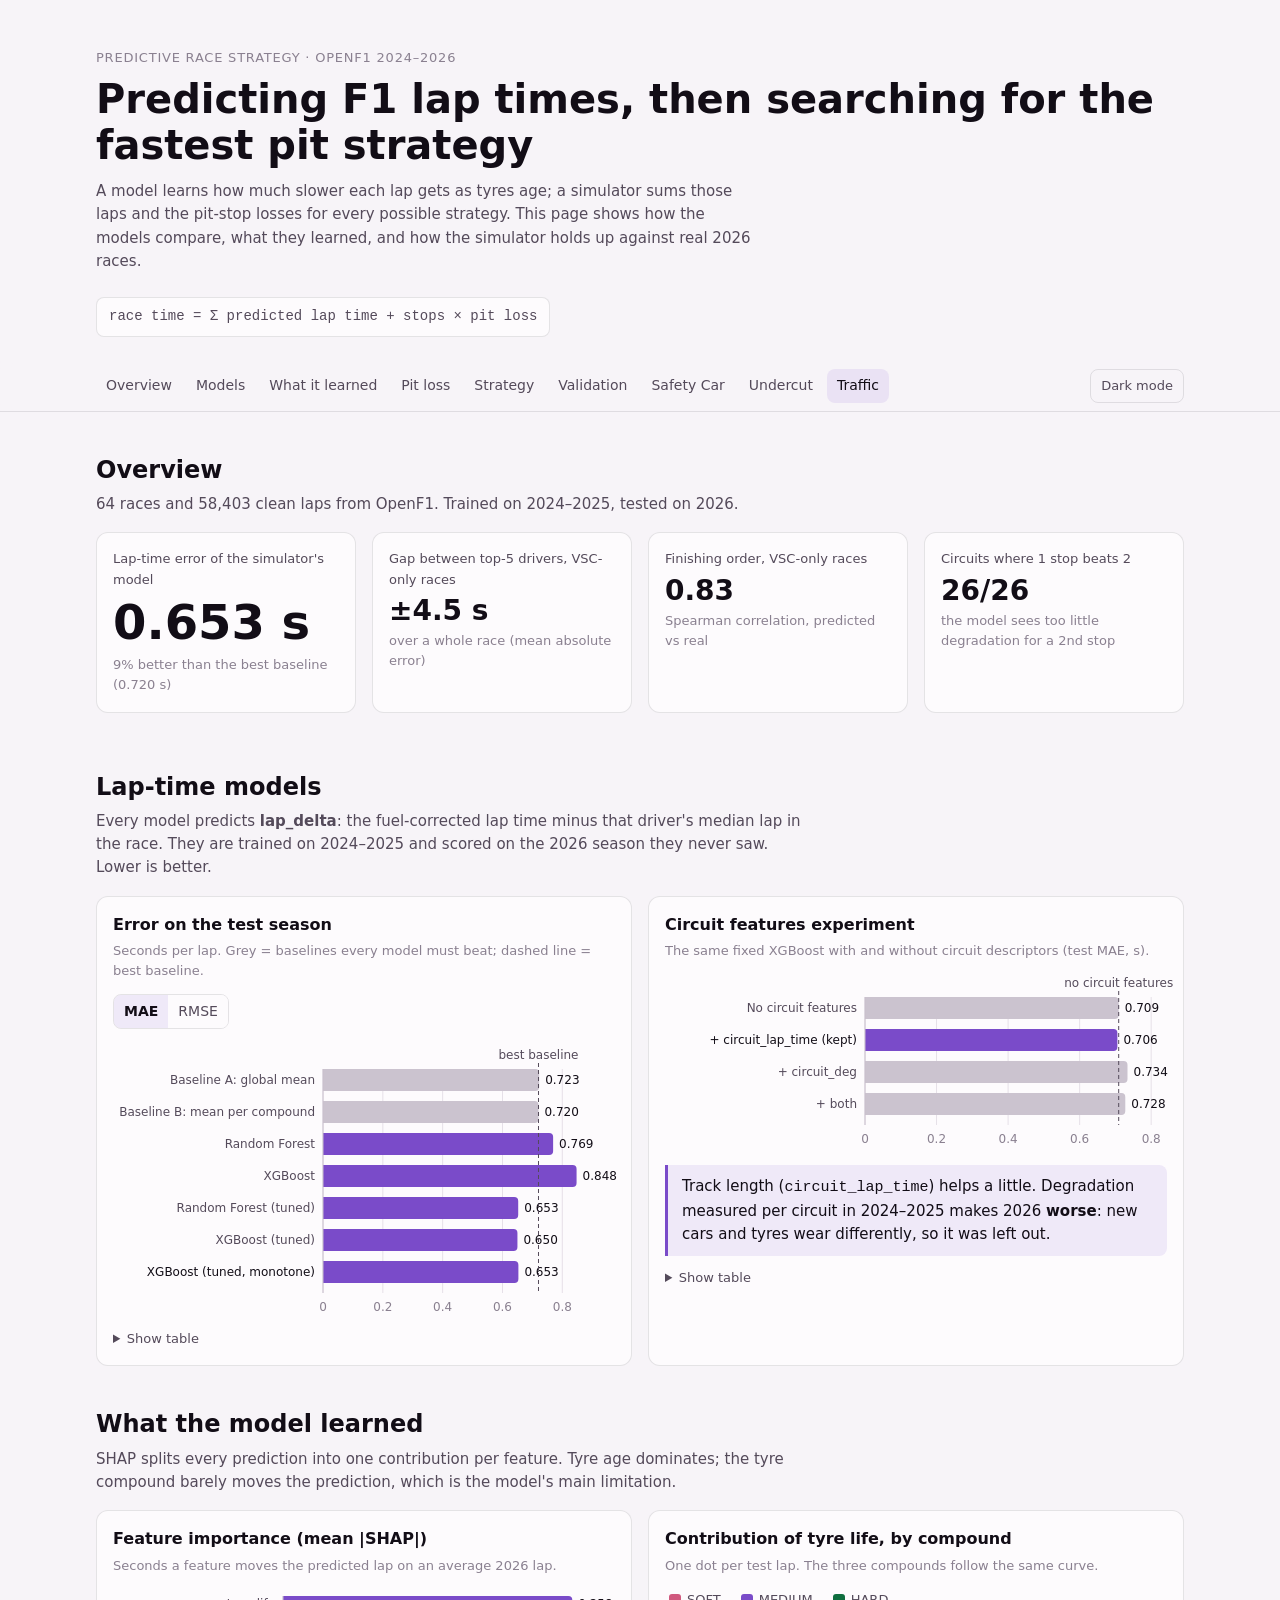
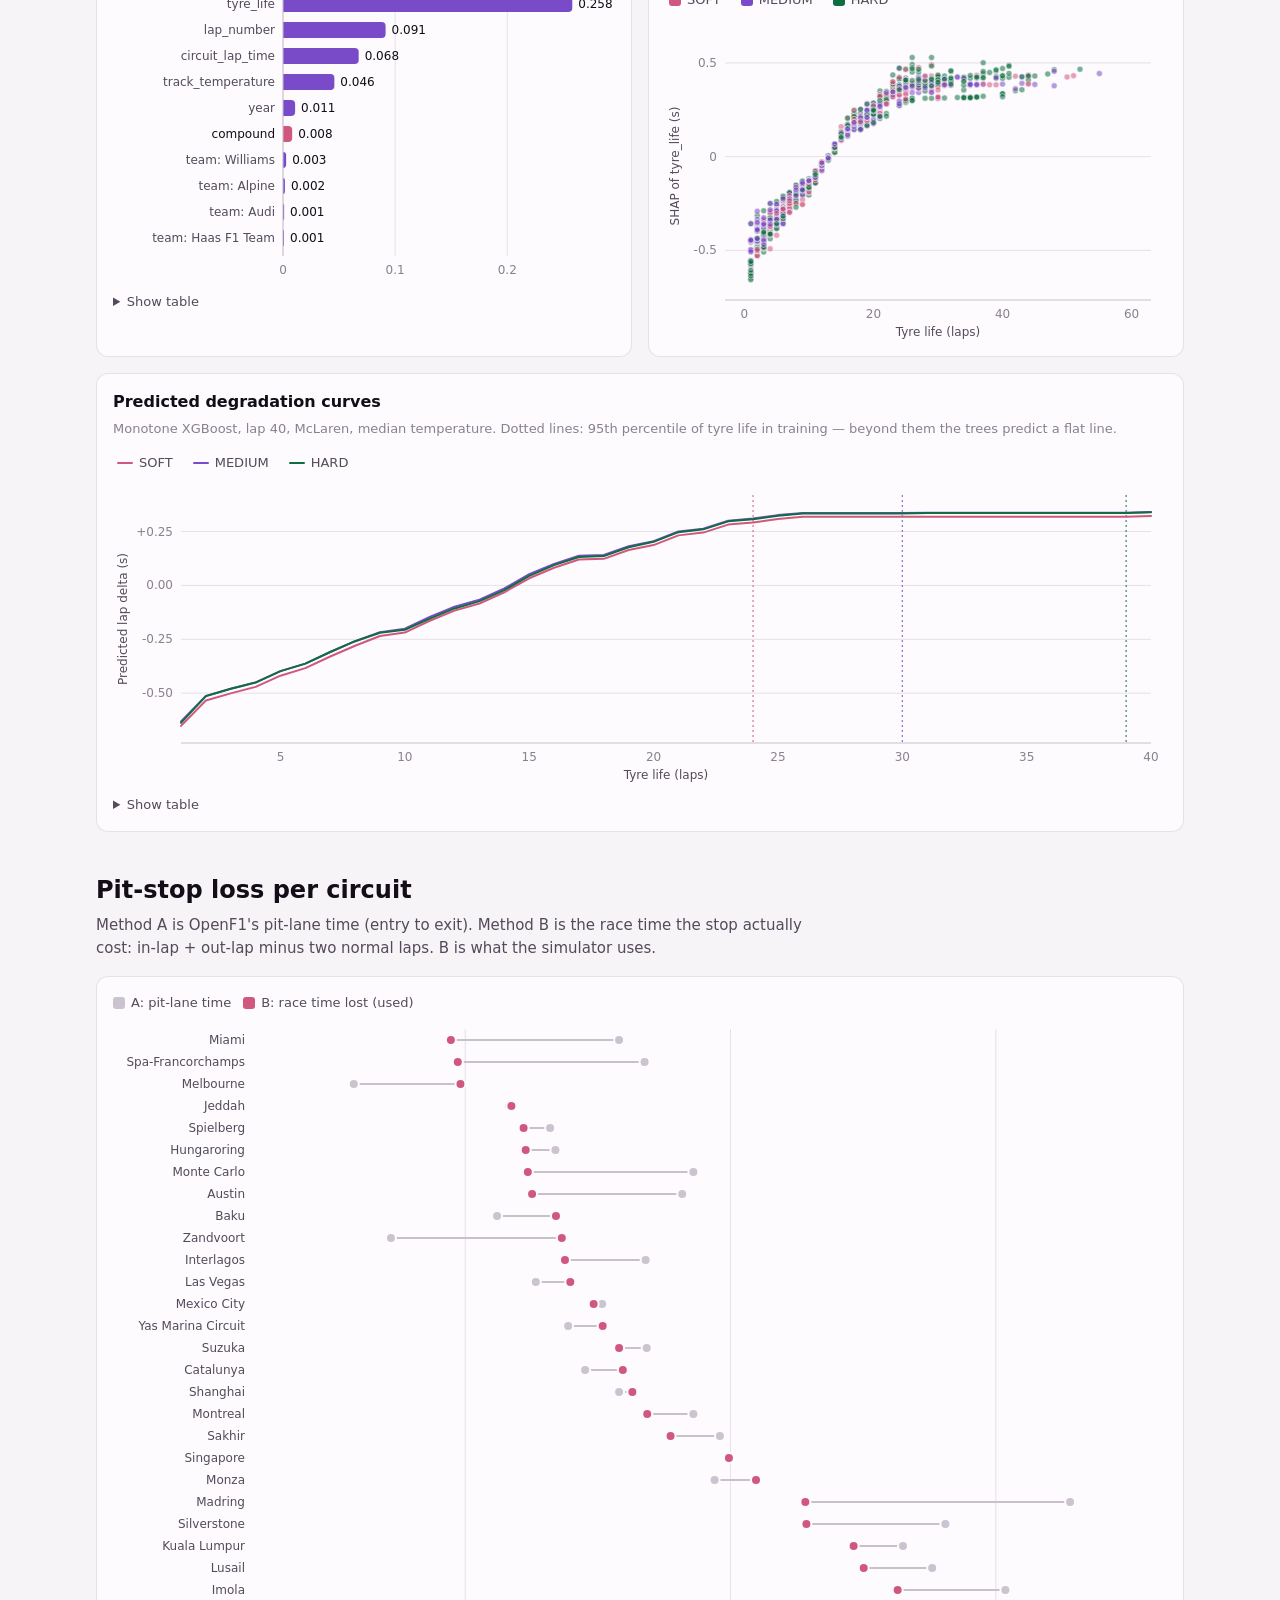
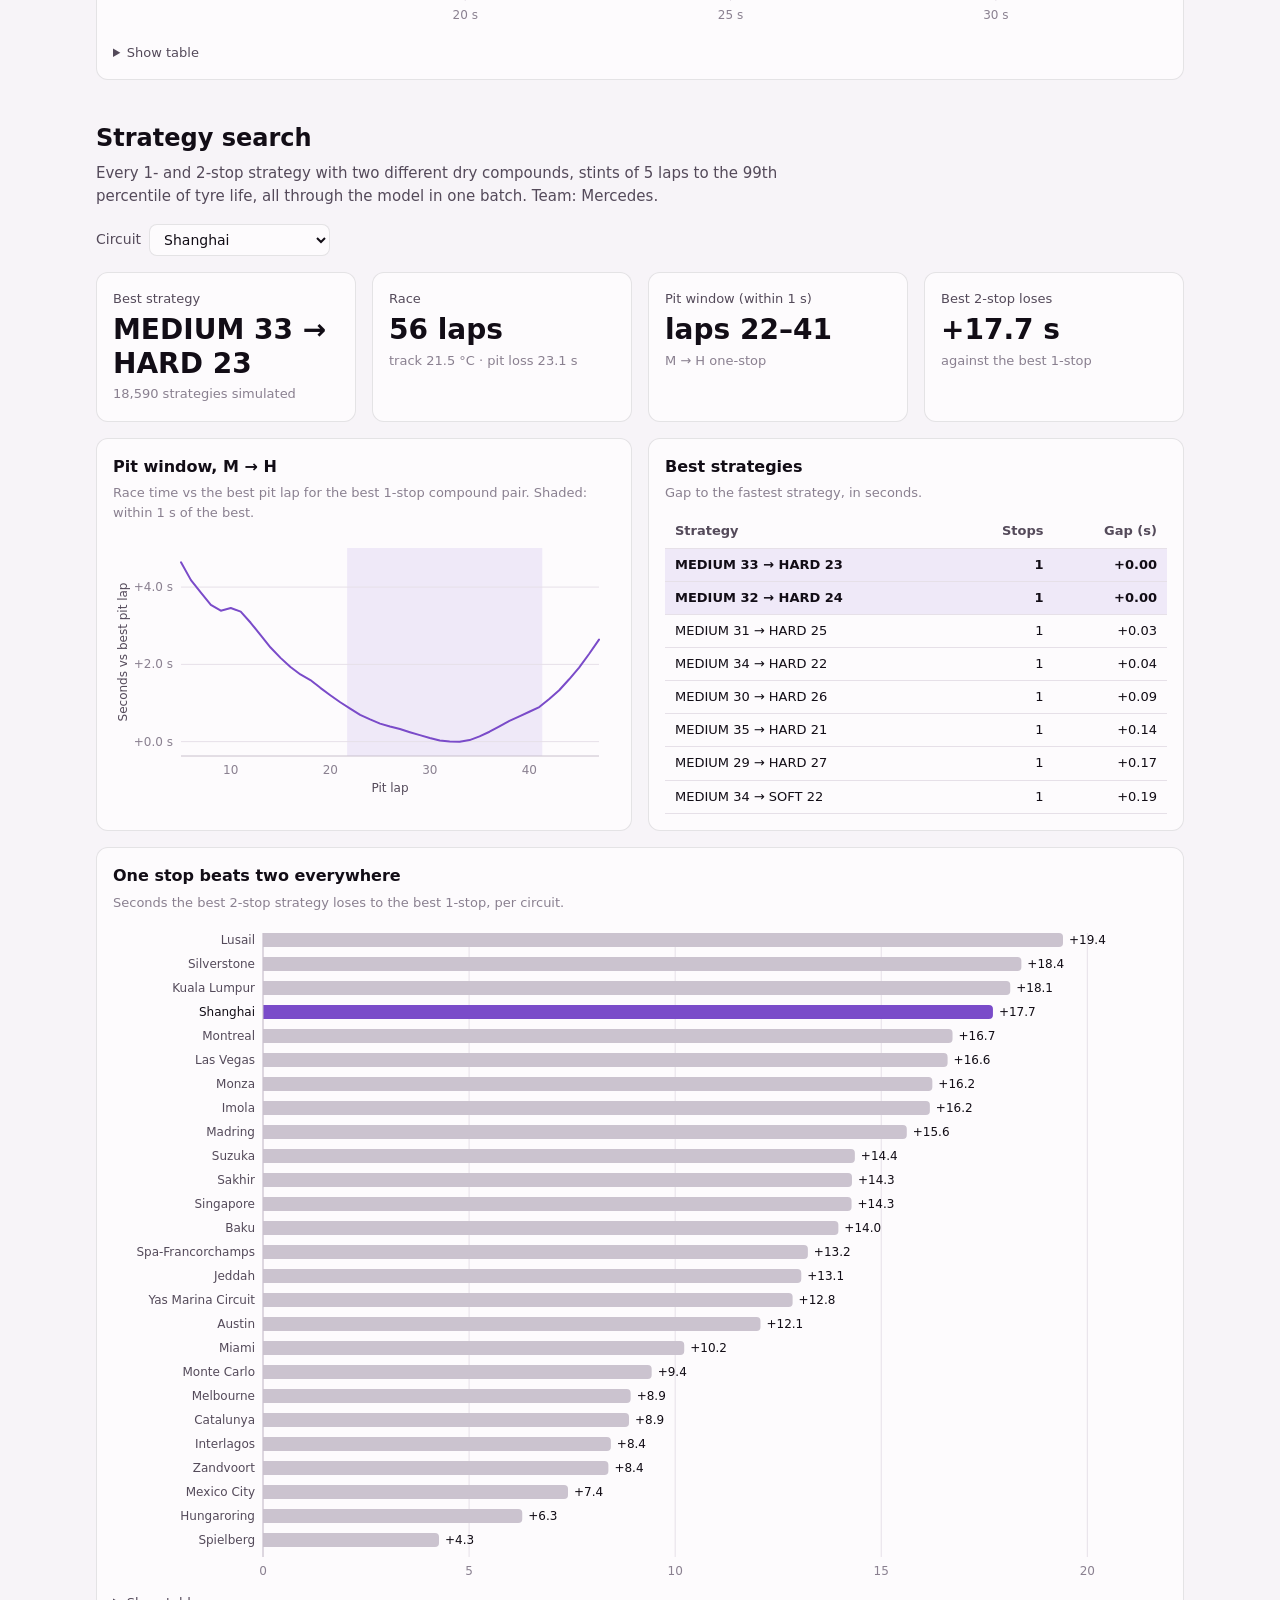
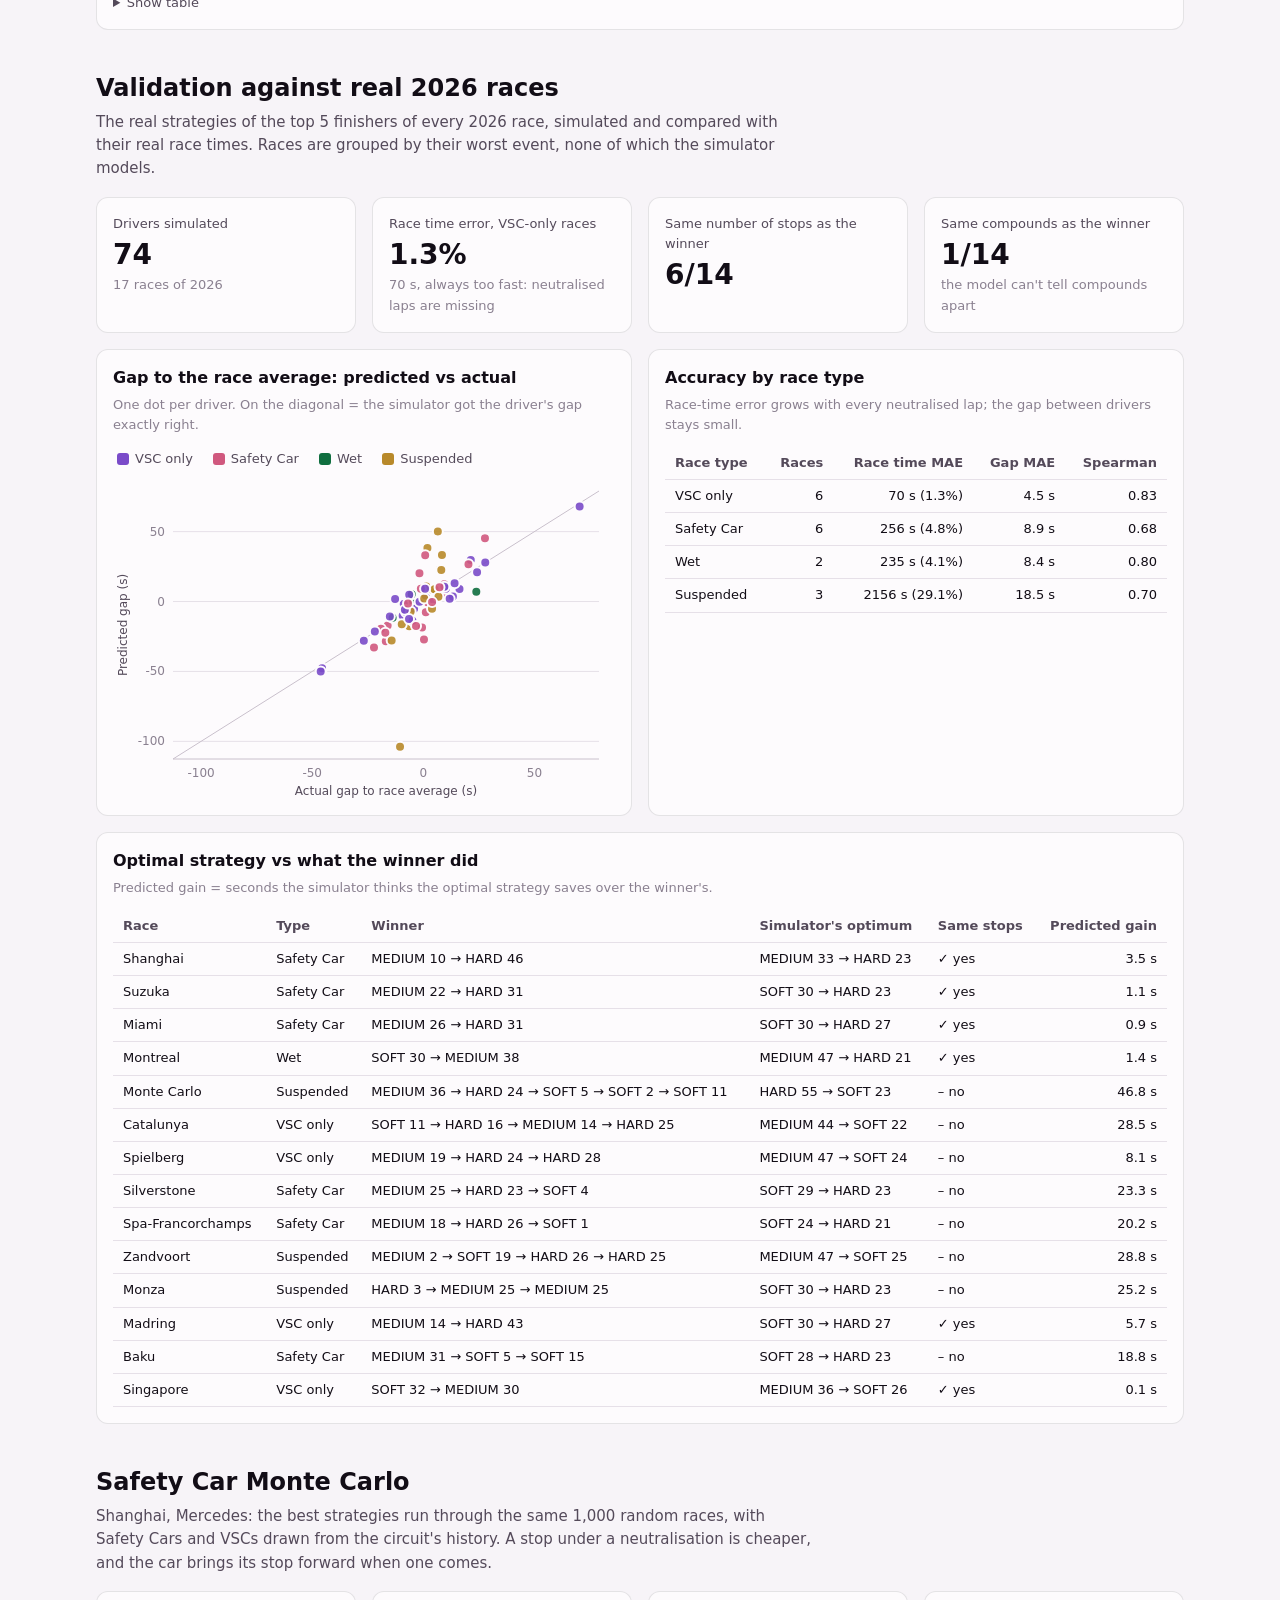
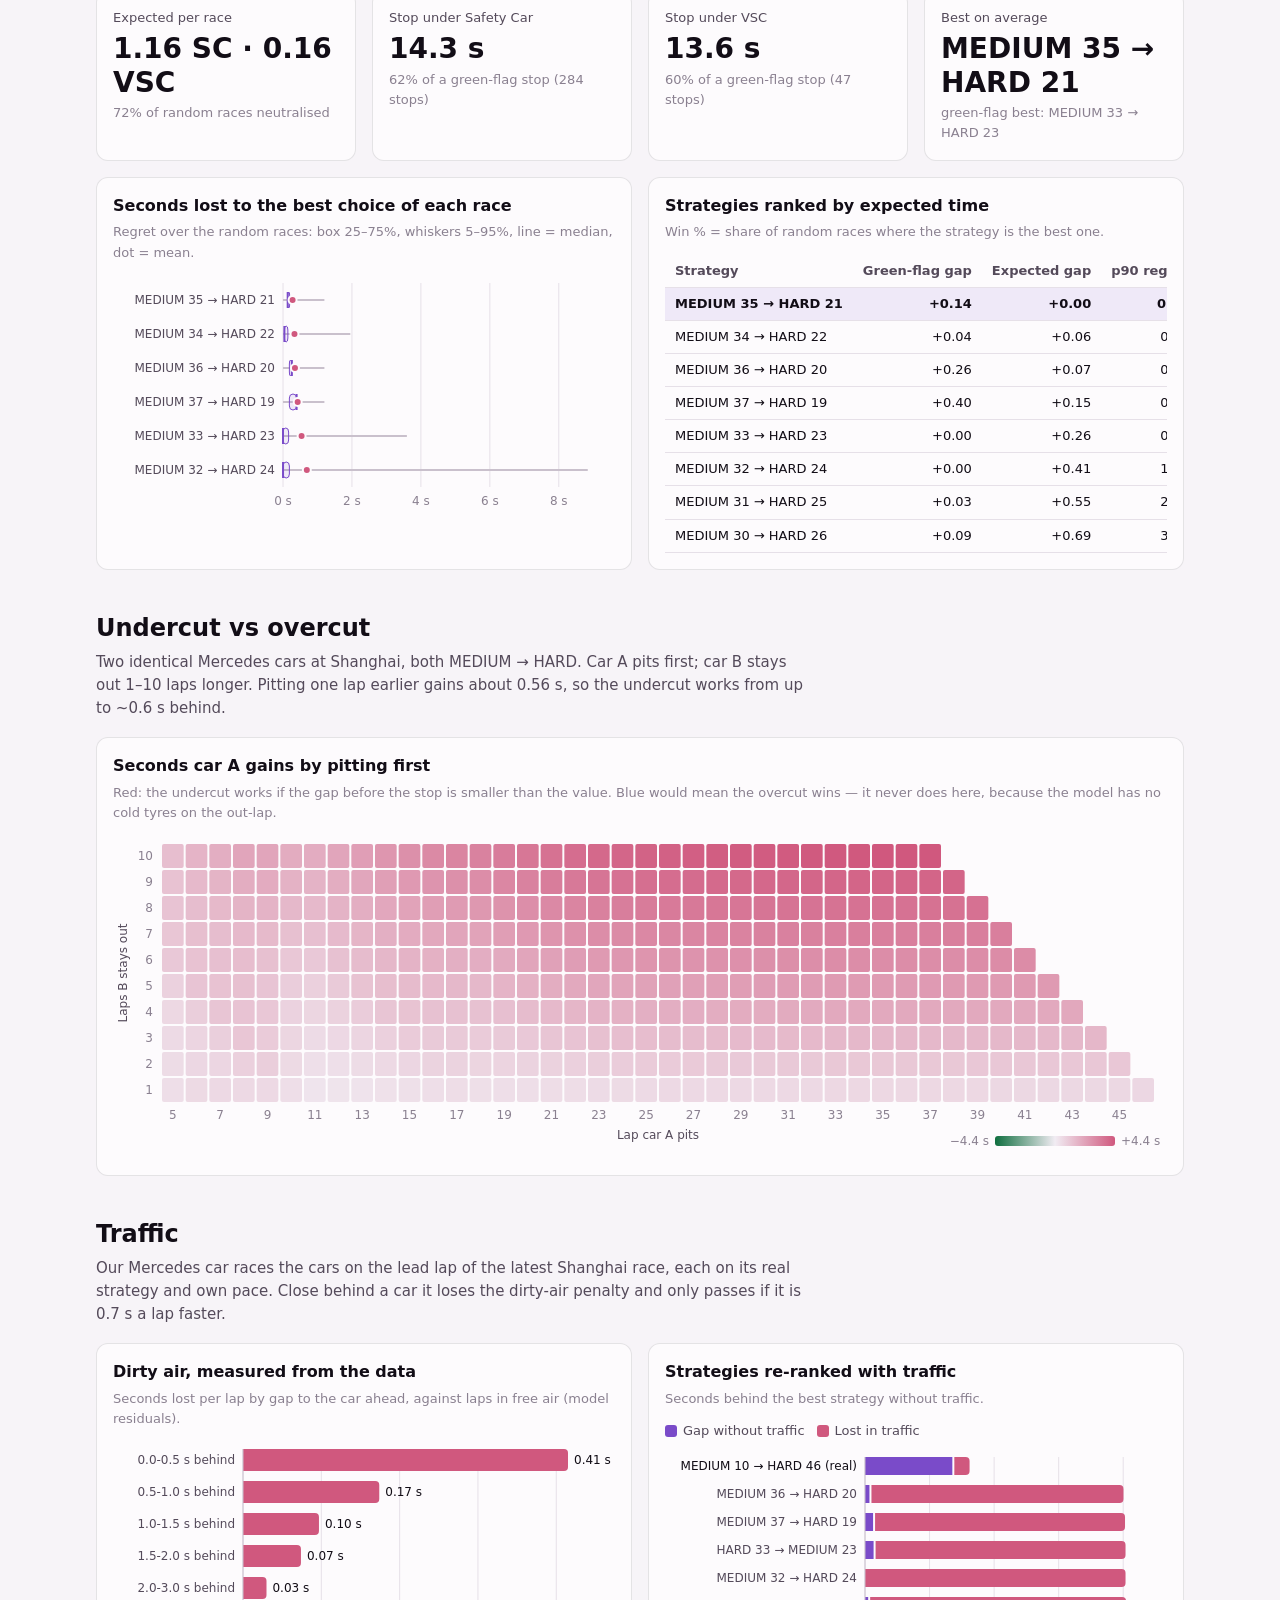
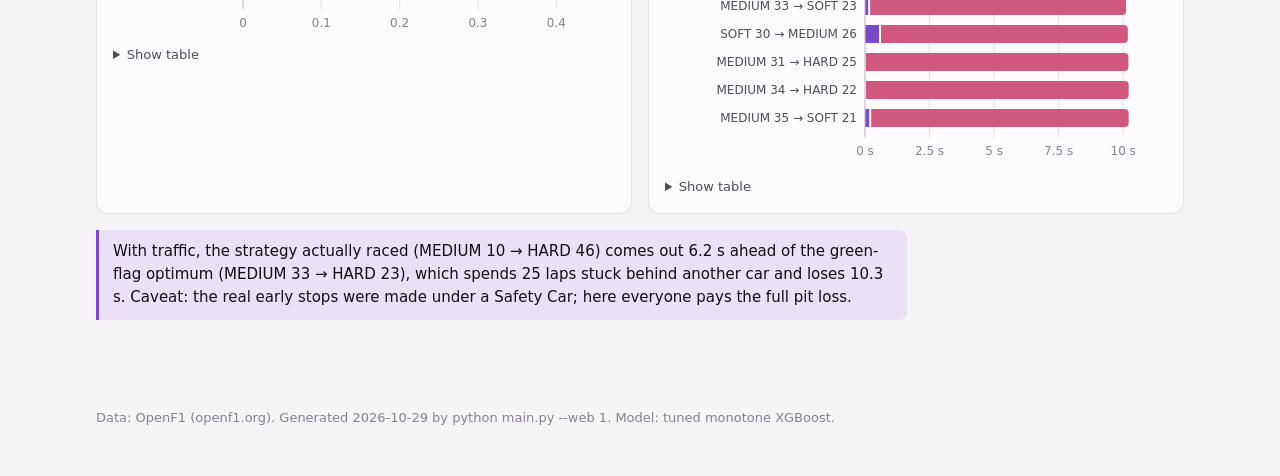
==== web/index.html @ b644c178 "feat: add initial web structure and styles for Race Strategy Results page" ====
<!doctype html>
<html lang="en">
<head>
  <meta charset="utf-8">
  <meta name="viewport" content="width=device-width, initial-scale=1">
  <title>Race Strategy Results</title>
  <meta name="description" content="Machine learning lap-time models and pit-stop strategy simulation on OpenF1 data.">
  <link rel="stylesheet" href="style.css">
</head>
<body>
  <header class="hero">
    <p class="eyebrow">Predictive race strategy · OpenF1 2024–2026</p>
    <h1>Predicting F1 lap times, then searching for the fastest pit strategy</h1>
    <p class="lede">A model learns how much slower each lap gets as tyres age; a simulator sums those laps and the
      pit-stop losses for every possible strategy. This page shows how the models compare, what they learned, and how
      the simulator holds up against real 2026 races.</p>
    <span class="equation">race time = Σ predicted lap time + stops × pit loss</span>
  </header>

  <nav class="toc" aria-label="Sections">
    <div class="inner">
      <a href="#overview">Overview</a>
      <a href="#models">Models</a>
      <a href="#explain">What it learned</a>
      <a href="#pit-loss">Pit loss</a>
      <a href="#strategy">Strategy</a>
      <a href="#validation">Validation</a>
      <a href="#safety-car">Safety Car</a>
      <a href="#undercut">Undercut</a>
      <a href="#traffic">Traffic</a>
      <button id="theme-toggle" type="button" aria-label="Toggle dark mode">Dark mode</button>
    </div>
  </nav>

  <main>
    <section id="overview">
      <h2>Overview</h2>
      <p class="section-intro" id="overview-intro"></p>
      <div class="grid stats" id="overview-stats"></div>
    </section>

    <section id="models">
      <h2>Lap-time models</h2>
      <p class="section-intro">Every model predicts <strong>lap_delta</strong>: the fuel-corrected lap time minus that
        driver's median lap in the race. They are trained on 2024–2025 and scored on the 2026 season they never saw.
        Lower is better.</p>
      <div class="grid two">
        <div class="card">
          <h3>Error on the test season</h3>
          <p class="sub">Seconds per lap. Grey = baselines every model must beat; dashed line = best baseline.</p>
          <div class="controls">
            <div class="segmented" role="group" aria-label="Metric" id="metric-toggle">
              <button type="button" data-metric="mae" aria-pressed="true">MAE</button>
              <button type="button" data-metric="rmse" aria-pressed="false">RMSE</button>
            </div>
          </div>
          <div class="chart" id="models-chart"></div>
          <div id="models-table"></div>
        </div>
        <div class="card">
          <h3>Circuit features experiment</h3>
          <p class="sub">The same fixed XGBoost with and without circuit descriptors (test MAE, s).</p>
          <div class="chart" id="circuit-chart"></div>
          <p class="callout">Track length (<code>circuit_lap_time</code>) helps a little. Degradation measured per circuit in
            2024–2025 makes 2026 <strong>worse</strong>: new cars and tyres wear differently, so it was left out.</p>
          <div id="circuit-table"></div>
        </div>
      </div>
    </section>

    <section id="explain">
      <h2>What the model learned</h2>
      <p class="section-intro">SHAP splits every prediction into one contribution per feature. Tyre age dominates;
        the tyre compound barely moves the prediction, which is the model's main limitation.</p>
      <div class="grid two">
        <div class="card">
          <h3>Feature importance (mean |SHAP|)</h3>
          <p class="sub">Seconds a feature moves the predicted lap on an average 2026 lap.</p>
          <div class="chart" id="shap-chart"></div>
          <div id="shap-table"></div>
        </div>
        <div class="card">
          <h3>Contribution of tyre life, by compound</h3>
          <p class="sub">One dot per test lap. The three compounds follow the same curve.</p>
          <ul class="legend" id="shap-legend"></ul>
          <div class="chart" id="shap-scatter"></div>
        </div>
      </div>
      <div class="card" style="margin-top:16px">
        <h3>Predicted degradation curves</h3>
        <p class="sub">Monotone XGBoost, lap 40, McLaren, median temperature. Dotted lines: 95th percentile of tyre life
          in training — beyond them the trees predict a flat line.</p>
        <ul class="legend" id="deg-legend"></ul>
        <div class="chart" id="deg-chart"></div>
        <div id="deg-table"></div>
      </div>
    </section>

    <section id="pit-loss">
      <h2>Pit-stop loss per circuit</h2>
      <p class="section-intro">Method A is OpenF1's pit-lane time (entry to exit). Method B is the race time the stop
        actually cost: in-lap + out-lap minus two normal laps. B is what the simulator uses.</p>
      <div class="card">
        <ul class="legend" id="pit-legend"></ul>
        <div class="chart" id="pit-chart"></div>
        <div id="pit-table"></div>
      </div>
    </section>

    <section id="strategy">
      <h2>Strategy search</h2>
      <p class="section-intro">Every 1- and 2-stop strategy with two different dry compounds, stints of 5 laps to the
        99th percentile of tyre life, all through the model in one batch. Team: <span id="strategy-team"></span>.</p>
      <div class="controls">
        <label>Circuit <select id="circuit-select"></select></label>
      </div>
      <div class="grid stats" id="strategy-stats"></div>
      <div class="grid two">
        <div class="card">
          <h3 id="window-title">Pit window</h3>
          <p class="sub">Race time vs the best pit lap for the best 1-stop compound pair. Shaded: within 1 s of the best.</p>
          <div class="chart" id="window-chart"></div>
        </div>
        <div class="card">
          <h3>Best strategies</h3>
          <p class="sub">Gap to the fastest strategy, in seconds.</p>
          <div id="strategy-top"></div>
        </div>
      </div>
      <div class="card" style="margin-top:16px">
        <h3>One stop beats two everywhere</h3>
        <p class="sub">Seconds the best 2-stop strategy loses to the best 1-stop, per circuit.</p>
        <div class="chart" id="stops-chart"></div>
        <div id="stops-table"></div>
      </div>
    </section>

    <section id="validation">
      <h2>Validation against real 2026 races</h2>
      <p class="section-intro">The real strategies of the top 5 finishers of every 2026 race, simulated and compared with
        their real race times. Races are grouped by their worst event, none of which the simulator models.</p>
      <div class="grid stats" id="validation-stats"></div>
      <div class="grid two">
        <div class="card">
          <h3>Gap to the race average: predicted vs actual</h3>
          <p class="sub">One dot per driver. On the diagonal = the simulator got the driver's gap exactly right.</p>
          <ul class="legend" id="validation-legend"></ul>
          <div class="chart" id="validation-chart"></div>
        </div>
        <div class="card">
          <h3>Accuracy by race type</h3>
          <p class="sub">Race-time error grows with every neutralised lap; the gap between drivers stays small.</p>
          <div id="validation-table"></div>
        </div>
      </div>
      <div class="card" style="margin-top:16px">
        <h3>Optimal strategy vs what the winner did</h3>
        <p class="sub">Predicted gain = seconds the simulator thinks the optimal strategy saves over the winner's.</p>
        <div id="optimal-table"></div>
      </div>
    </section>

    <section id="safety-car">
      <h2>Safety Car Monte Carlo</h2>
      <p class="section-intro" id="sc-intro"></p>
      <div class="grid stats" id="sc-stats"></div>
      <div class="grid two">
        <div class="card">
          <h3>Seconds lost to the best choice of each race</h3>
          <p class="sub">Regret over the random races: box 25–75%, whiskers 5–95%, line = median, dot = mean.</p>
          <div class="chart" id="sc-chart"></div>
        </div>
        <div class="card">
          <h3>Strategies ranked by expected time</h3>
          <p class="sub">Win % = share of random races where the strategy is the best one.</p>
          <div id="sc-table"></div>
        </div>
      </div>
    </section>

    <section id="undercut">
      <h2>Undercut vs overcut</h2>
      <p class="section-intro" id="undercut-intro"></p>
      <div class="card">
        <h3>Seconds car A gains by pitting first</h3>
        <p class="sub">Red: the undercut works if the gap before the stop is smaller than the value. Blue would mean
          the overcut wins — it never does here, because the model has no cold tyres on the out-lap.</p>
        <div class="chart" id="undercut-chart"></div>
      </div>
    </section>

    <section id="traffic">
      <h2>Traffic</h2>
      <p class="section-intro" id="traffic-intro"></p>
      <div class="grid two">
        <div class="card">
          <h3>Dirty air, measured from the data</h3>
          <p class="sub">Seconds lost per lap by gap to the car ahead, against laps in free air (model residuals).</p>
          <div class="chart" id="dirty-chart"></div>
          <div id="dirty-table"></div>
        </div>
        <div class="card">
          <h3>Strategies re-ranked with traffic</h3>
          <p class="sub">Seconds behind the best strategy without traffic.</p>
          <ul class="legend" id="traffic-legend"></ul>
          <div class="chart" id="traffic-chart"></div>
          <div id="traffic-table"></div>
        </div>
      </div>
      <p class="callout" id="traffic-callout"></p>
    </section>
  </main>

  <footer id="footer"></footer>
  <div class="tooltip" id="tooltip" role="status" aria-live="polite"></div>

  <script src="data.js"></script>
  <script src="app.js"></script>
</body>
</html>
---- web/style.css ----
/* Gothic palette: purple, rose, dark green and antique gold, validated for colour-blind separation and
   contrast against both surfaces */
:root {
  --page: #f7f4f8;
  --surface: #fdfbfd;
  --ink: #120d16;
  --ink-2: #544a5a;
  --muted: #8a8090;
  --grid: #e6e0e8;
  --axis: #c9c0cc;
  --border: rgba(18, 13, 22, 0.10);
  --accent: #7a4bc9;
  --accent-wash: rgba(122, 75, 201, 0.10);
  --series-2: #d0587e;
  --series-3: #0f6e3f;
  --series-4: #b8892a;
  --soft: #d0587e;
  --medium: #7a4bc9;
  --hard: #0f6e3f;
  --neutral: #cbc3cf;
  --div-neg: #0f6e3f;
  --div-mid: #f1ecf3;
  --div-pos: #d0587e;
  --good: #0f6e3f;
  --bad: #c0365f;
  --radius: 12px;
  --font: system-ui, -apple-system, "Segoe UI", sans-serif;
  color-scheme: light;
}

@media (prefers-color-scheme: dark) {
  :root:not([data-theme="light"]) {
    --page: #0c090f;
    --surface: #1b1720;
    --ink: #f1ecf3;
    --ink-2: #c7bccd;
    --muted: #8f8496;
    --grid: #2c2533;
    --axis: #3d3445;
    --border: rgba(255, 255, 255, 0.10);
    --accent: #9b72e0;
    --accent-wash: rgba(155, 114, 224, 0.16);
    --series-2: #d4608a;
    --series-3: #2a7d52;
    --series-4: #ad8a2c;
    --soft: #d4608a;
    --medium: #9b72e0;
    --hard: #2a7d52;
    --neutral: #4d4454;
    --div-neg: #2a7d52;
    --div-mid: #3d3445;
    --div-pos: #e66787;
    --good: #3fae6e;
    --bad: #e66787;
    color-scheme: dark;
  }
}

:root[data-theme="dark"] {
  --page: #0c090f;
  --surface: #1b1720;
  --ink: #f1ecf3;
  --ink-2: #c7bccd;
  --muted: #8f8496;
  --grid: #2c2533;
  --axis: #3d3445;
  --border: rgba(255, 255, 255, 0.10);
  --accent: #9b72e0;
  --accent-wash: rgba(155, 114, 224, 0.16);
  --series-2: #d4608a;
  --series-3: #2a7d52;
  --series-4: #ad8a2c;
  --soft: #d4608a;
  --medium: #9b72e0;
  --hard: #2a7d52;
  --neutral: #4d4454;
  --div-neg: #2a7d52;
  --div-mid: #3d3445;
  --div-pos: #e66787;
  --good: #3fae6e;
  --bad: #e66787;
  color-scheme: dark;
}

* { box-sizing: border-box; }

body {
  margin: 0;
  background: var(--page);
  color: var(--ink);
  font: 15px/1.55 var(--font);
}

a { color: var(--accent); }

header.hero {
  max-width: 1120px;
  margin: 0 auto;
  padding: 48px 16px 24px;
}

.eyebrow {
  color: var(--muted);
  font-size: 13px;
  letter-spacing: 0.06em;
  text-transform: uppercase;
  margin: 0 0 8px;
}

h1 { font-size: clamp(28px, 4vw, 40px); line-height: 1.15; margin: 0 0 12px; }
h2 { font-size: 24px; margin: 0 0 4px; }
h3 { font-size: 16px; margin: 0 0 4px; }

.lede { color: var(--ink-2); max-width: 70ch; margin: 0 0 24px; }

.equation {
  display: inline-block;
  font-family: ui-monospace, Consolas, monospace;
  font-size: 14px;
  background: var(--surface);
  border: 1px solid var(--border);
  border-radius: 8px;
  padding: 8px 12px;
  color: var(--ink-2);
}

nav.toc {
  position: sticky;
  top: 0;
  z-index: 5;
  background: color-mix(in srgb, var(--page) 92%, transparent);
  backdrop-filter: blur(6px);
  border-bottom: 1px solid var(--border);
}

nav.toc .inner {
  max-width: 1120px;
  margin: 0 auto;
  padding: 8px 16px;
  display: flex;
  gap: 4px;
  overflow-x: auto;
  align-items: center;
}

nav.toc a {
  color: var(--ink-2);
  text-decoration: none;
  padding: 6px 10px;
  border-radius: 8px;
  white-space: nowrap;
  font-size: 14px;
}

nav.toc a:hover, nav.toc a.active { background: var(--accent-wash); color: var(--ink); }

#theme-toggle {
  margin-left: auto;
  background: none;
  border: 1px solid var(--border);
  color: var(--ink-2);
  border-radius: 8px;
  padding: 6px 10px;
  cursor: pointer;
  font: inherit;
  font-size: 13px;
  white-space: nowrap;
}

main { max-width: 1120px; margin: 0 auto; padding: 0 16px 64px; }

section { padding-top: 40px; scroll-margin-top: 48px; }

.section-intro { color: var(--ink-2); max-width: 75ch; margin: 4px 0 16px; }

.grid { display: grid; gap: 16px; }
.grid.two { grid-template-columns: repeat(auto-fit, minmax(min(100%, 440px), 1fr)); }
.grid.stats { grid-template-columns: repeat(auto-fit, minmax(min(100%, 200px), 1fr)); margin-bottom: 16px; }

.card {
  background: var(--surface);
  border: 1px solid var(--border);
  border-radius: var(--radius);
  padding: 16px;
  min-width: 0;
}

.card .sub { color: var(--muted); font-size: 13px; margin: 0 0 12px; }

.stat .label { color: var(--ink-2); font-size: 13px; }
.stat .value { font-size: 28px; font-weight: 600; line-height: 1.2; margin: 4px 0; }
.stat .note { color: var(--muted); font-size: 13px; }
.stat.hero .value { font-size: 48px; }

.delta-good { color: var(--good); }
.delta-bad { color: var(--bad); }

.chart { width: 100%; position: relative; }
.chart svg { display: block; width: 100%; height: auto; overflow: visible; }
.chart text { fill: var(--muted); font: 12px var(--font); }
.chart .label-strong { fill: var(--ink); }
.chart .label-2 { fill: var(--ink-2); }
.chart .gridline { stroke: var(--grid); stroke-width: 1; }
.chart .baseline { stroke: var(--axis); stroke-width: 1; }
.chart .mark { transition: opacity 120ms; }
.chart .mark:hover, .chart .mark:focus { opacity: 0.8; outline: none; }
.chart .dim { opacity: 0.25; }

.legend {
  display: flex;
  flex-wrap: wrap;
  gap: 4px 12px;
  margin: 0 0 8px;
  font-size: 13px;
  color: var(--ink-2);
  padding: 0;
  list-style: none;
}

.legend li { display: inline-flex; align-items: center; gap: 6px; }

.legend button {
  display: inline-flex;
  align-items: center;
  gap: 6px;
  background: none;
  border: 0;
  padding: 2px 4px;
  color: inherit;
  font: inherit;
  cursor: pointer;
  border-radius: 6px;
}

.legend button:hover { background: var(--accent-wash); }
.legend button[aria-pressed="false"] { opacity: 0.4; }
.legend .key { width: 12px; height: 12px; border-radius: 3px; display: inline-block; }
.legend .key.line { height: 2px; width: 16px; border-radius: 1px; }

.controls { display: flex; flex-wrap: wrap; gap: 8px 16px; align-items: center; margin: 0 0 16px; }
.controls label { color: var(--ink-2); font-size: 14px; display: flex; gap: 8px; align-items: center; }

select, .segmented button {
  font: inherit;
  font-size: 14px;
  color: var(--ink);
  background: var(--surface);
  border: 1px solid var(--border);
  border-radius: 8px;
  padding: 6px 10px;
}

.segmented { display: inline-flex; border: 1px solid var(--border); border-radius: 8px; overflow: hidden; }
.segmented button { border: 0; border-radius: 0; cursor: pointer; color: var(--ink-2); }
.segmented button[aria-pressed="true"] { background: var(--accent-wash); color: var(--ink); font-weight: 600; }

details.table-view { margin-top: 12px; }
details.table-view summary { cursor: pointer; color: var(--ink-2); font-size: 13px; }
.table-wrap { overflow-x: auto; margin-top: 8px; }

table { border-collapse: collapse; width: 100%; font-size: 13px; }
th, td { text-align: left; padding: 6px 10px; border-bottom: 1px solid var(--grid); white-space: nowrap; }
th { color: var(--ink-2); font-weight: 600; }
td.num, th.num { text-align: right; font-variant-numeric: tabular-nums; }
tr.highlight td { background: var(--accent-wash); font-weight: 600; }

.callout {
  border-left: 3px solid var(--accent);
  background: var(--accent-wash);
  padding: 10px 14px;
  border-radius: 0 8px 8px 0;
  color: var(--ink);
  margin: 16px 0 0;
  max-width: 85ch;
}

.tooltip {
  position: fixed;
  pointer-events: none;
  z-index: 20;
  background: var(--surface);
  color: var(--ink);
  border: 1px solid var(--border);
  border-radius: 8px;
  box-shadow: 0 4px 16px rgba(0, 0, 0, 0.12);
  padding: 8px 10px;
  font-size: 13px;
  min-width: 120px;
  max-width: 280px;
  opacity: 0;
  transition: opacity 80ms;
}

.tooltip.show { opacity: 1; }
.tooltip .t-title { color: var(--ink-2); margin-bottom: 4px; }
.tooltip .t-row { display: flex; align-items: center; gap: 8px; }
.tooltip .t-row strong { font-variant-numeric: tabular-nums; }
.tooltip .t-key { width: 12px; height: 2px; border-radius: 1px; flex: none; }
.tooltip .t-name { color: var(--ink-2); }

footer { max-width: 1120px; margin: 0 auto; padding: 24px 16px 48px; color: var(--muted); font-size: 13px; }
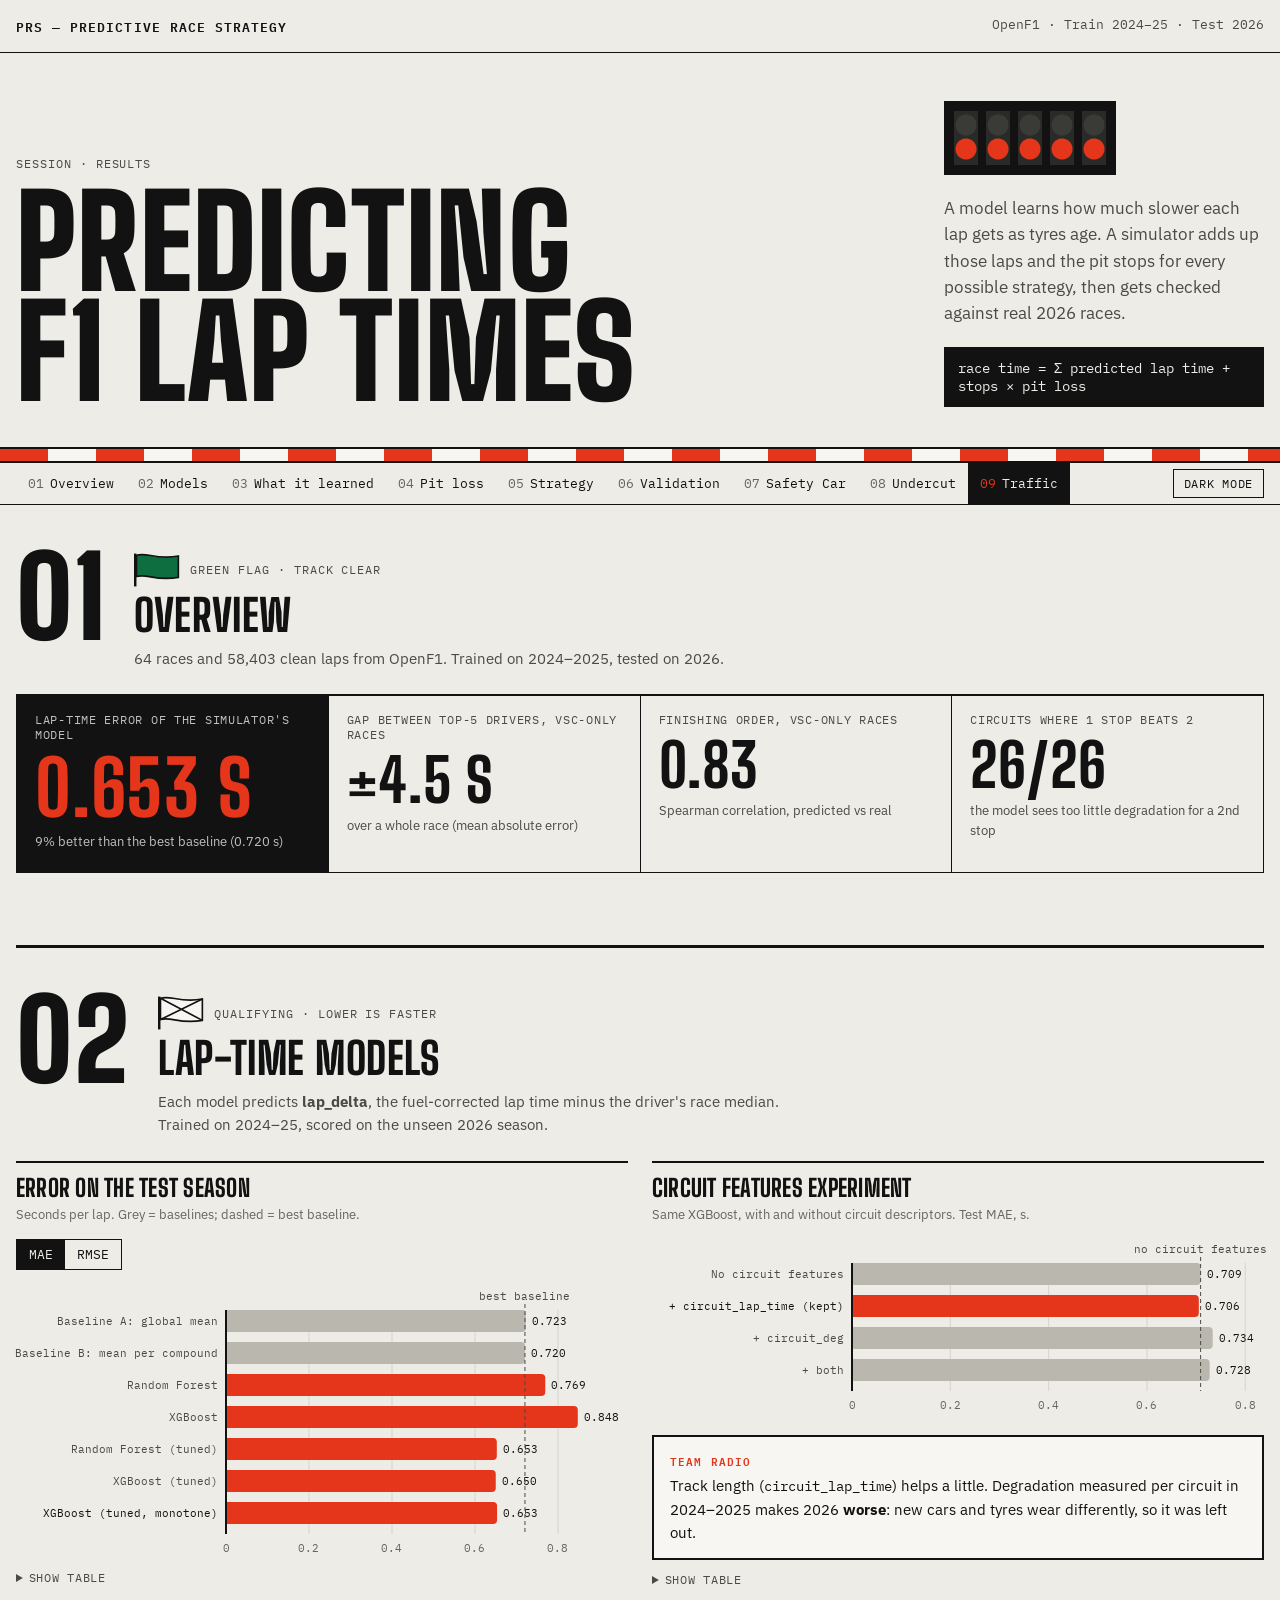
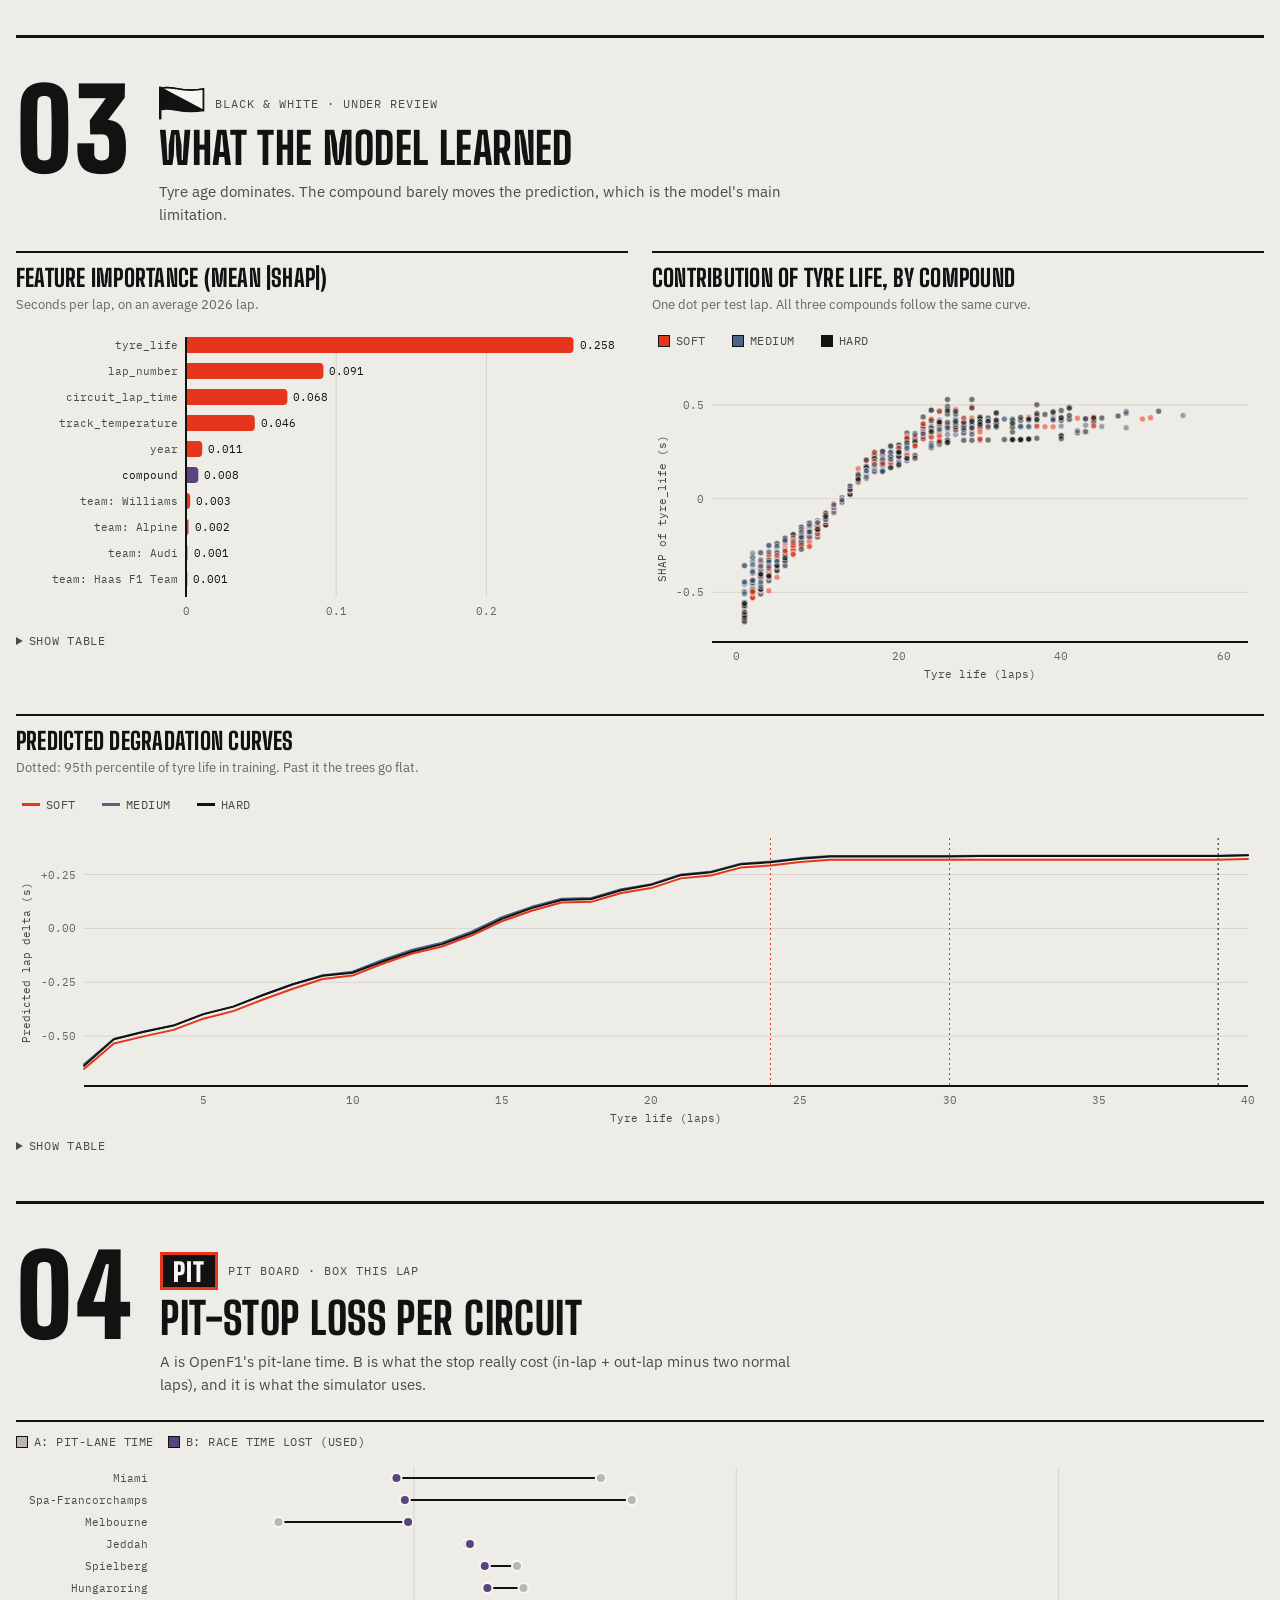
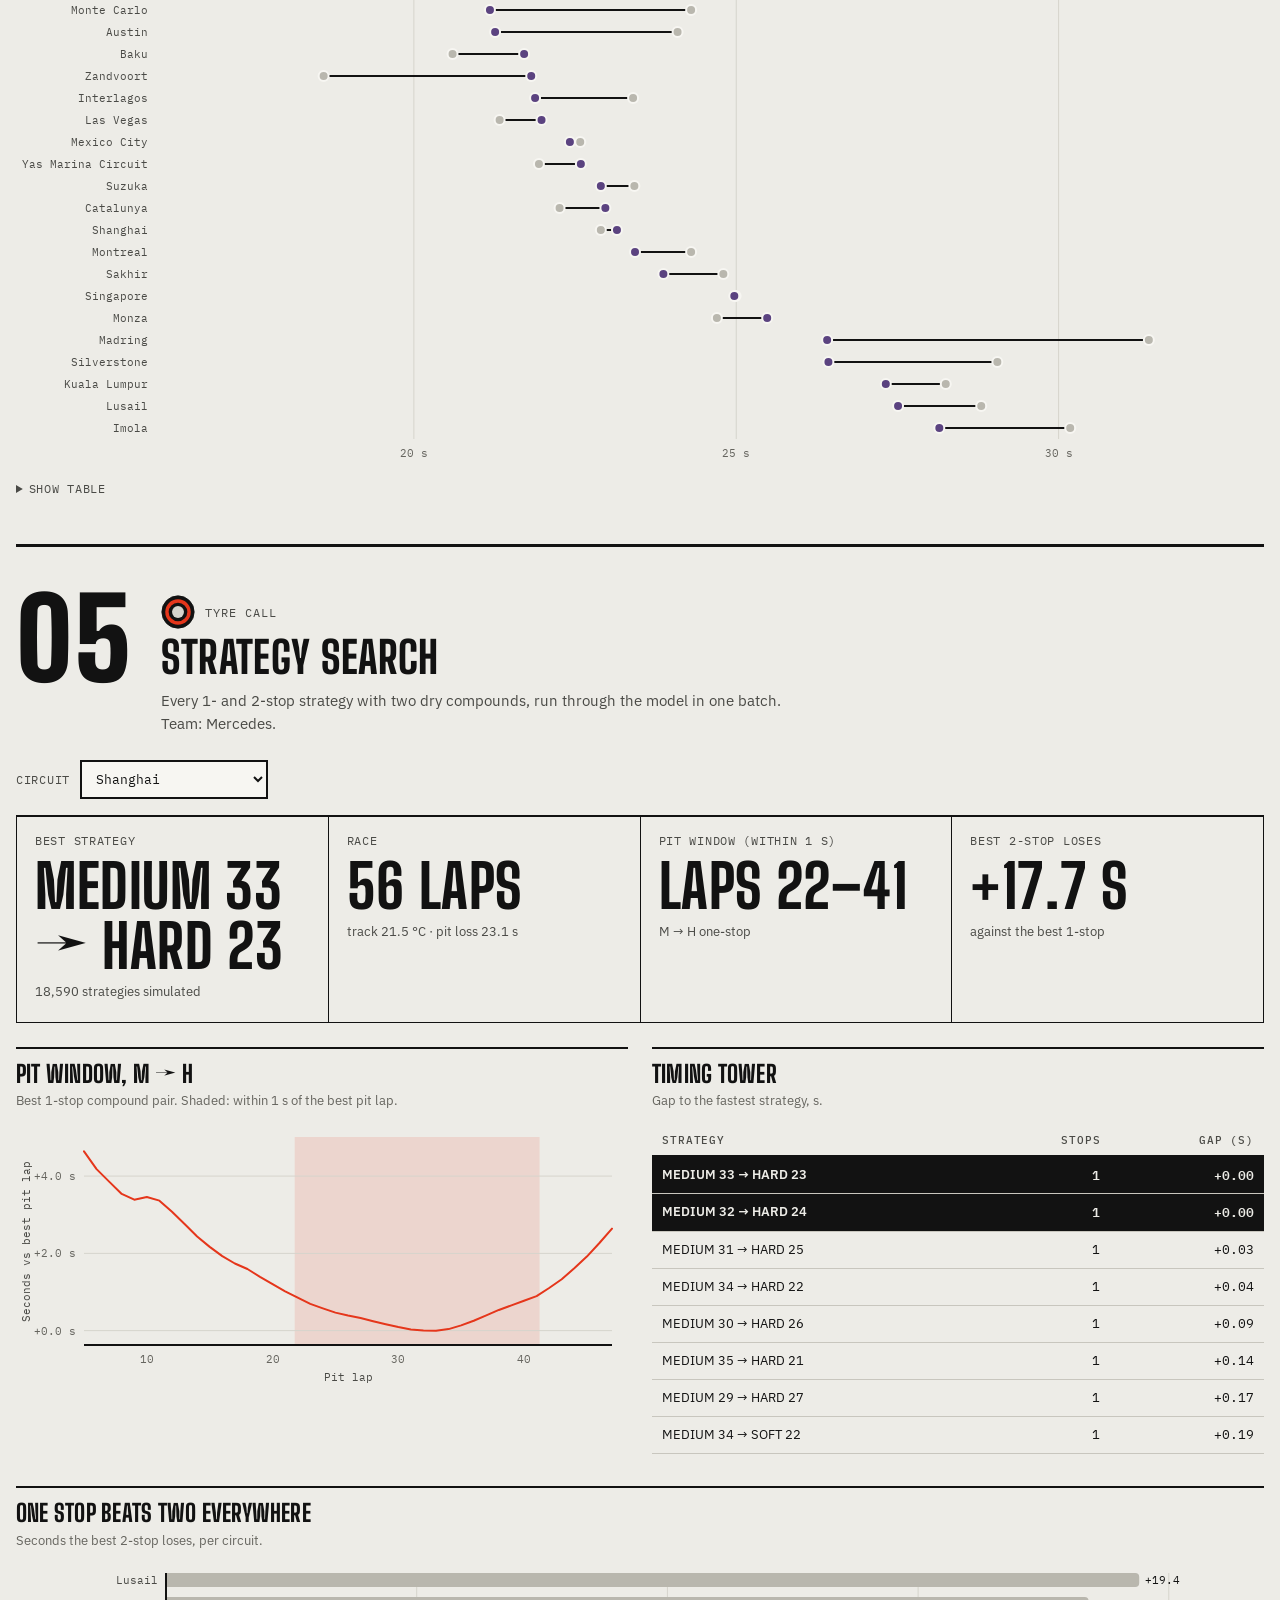
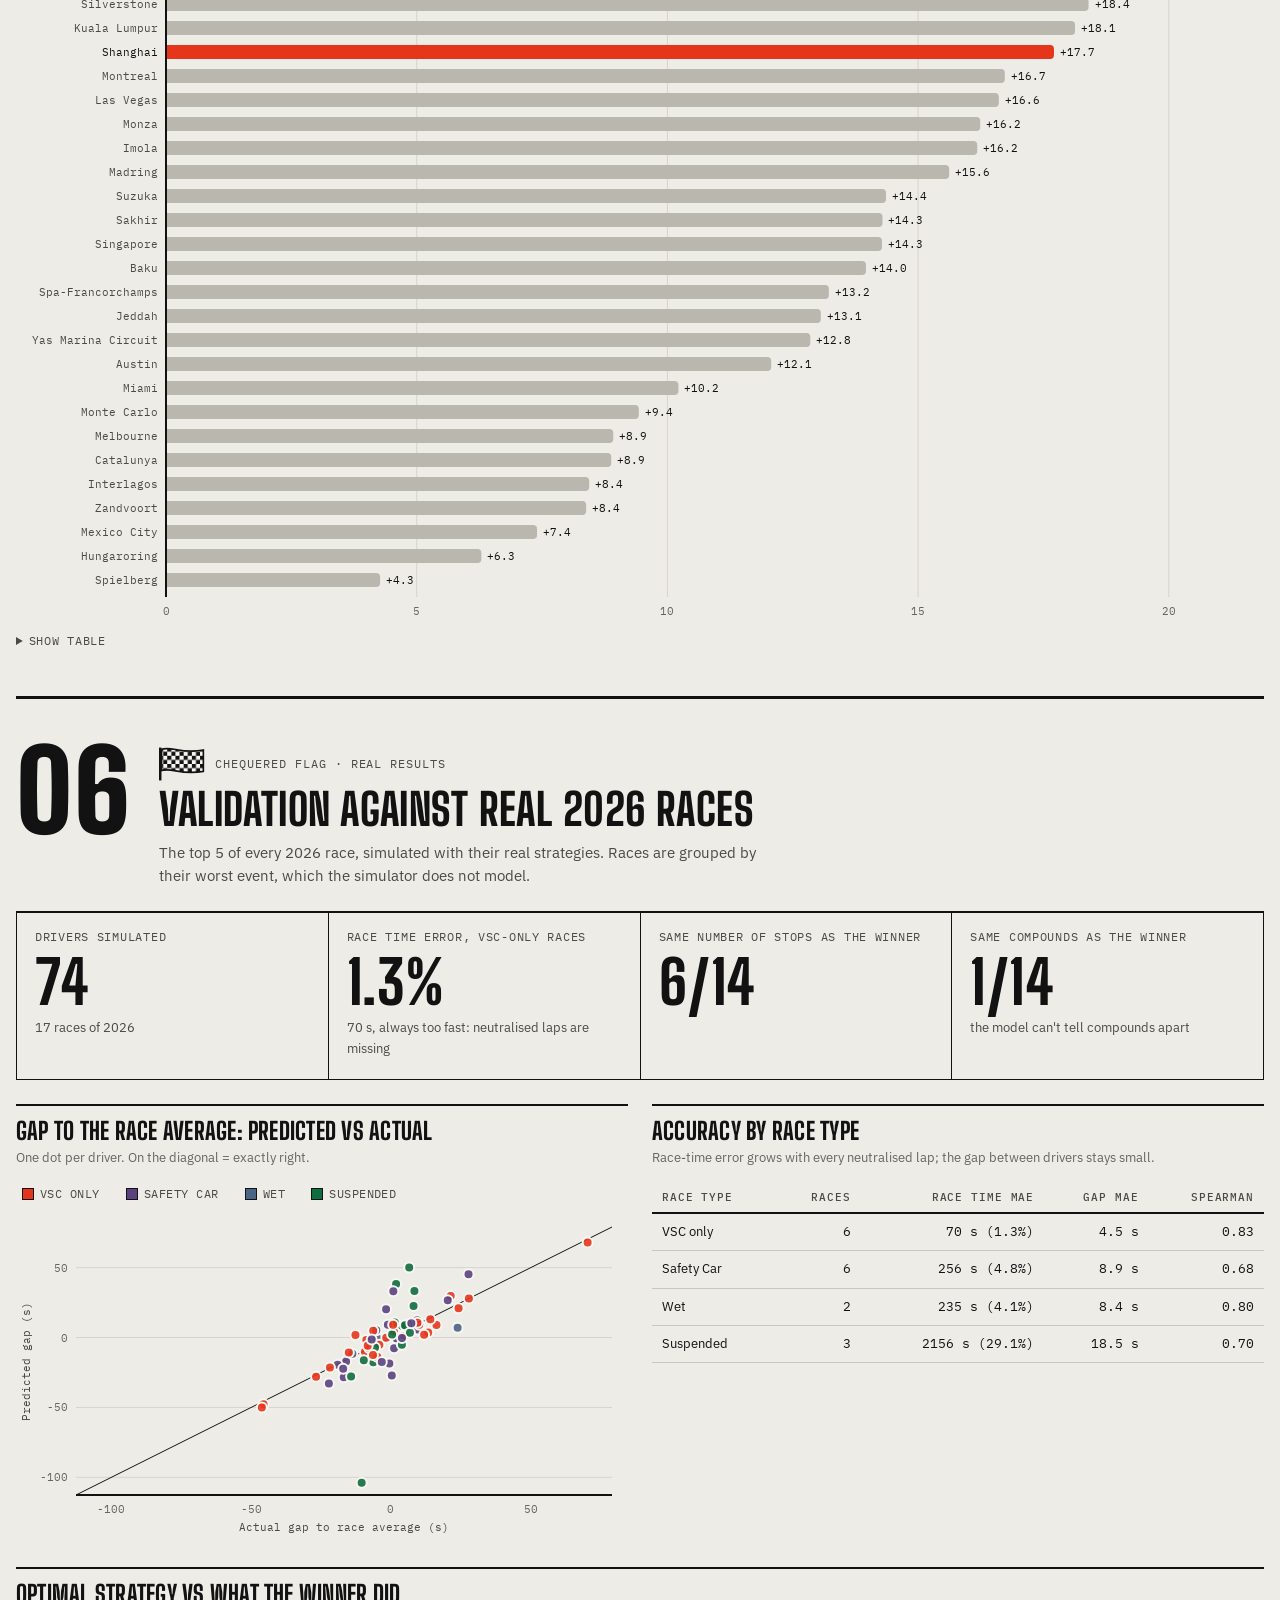
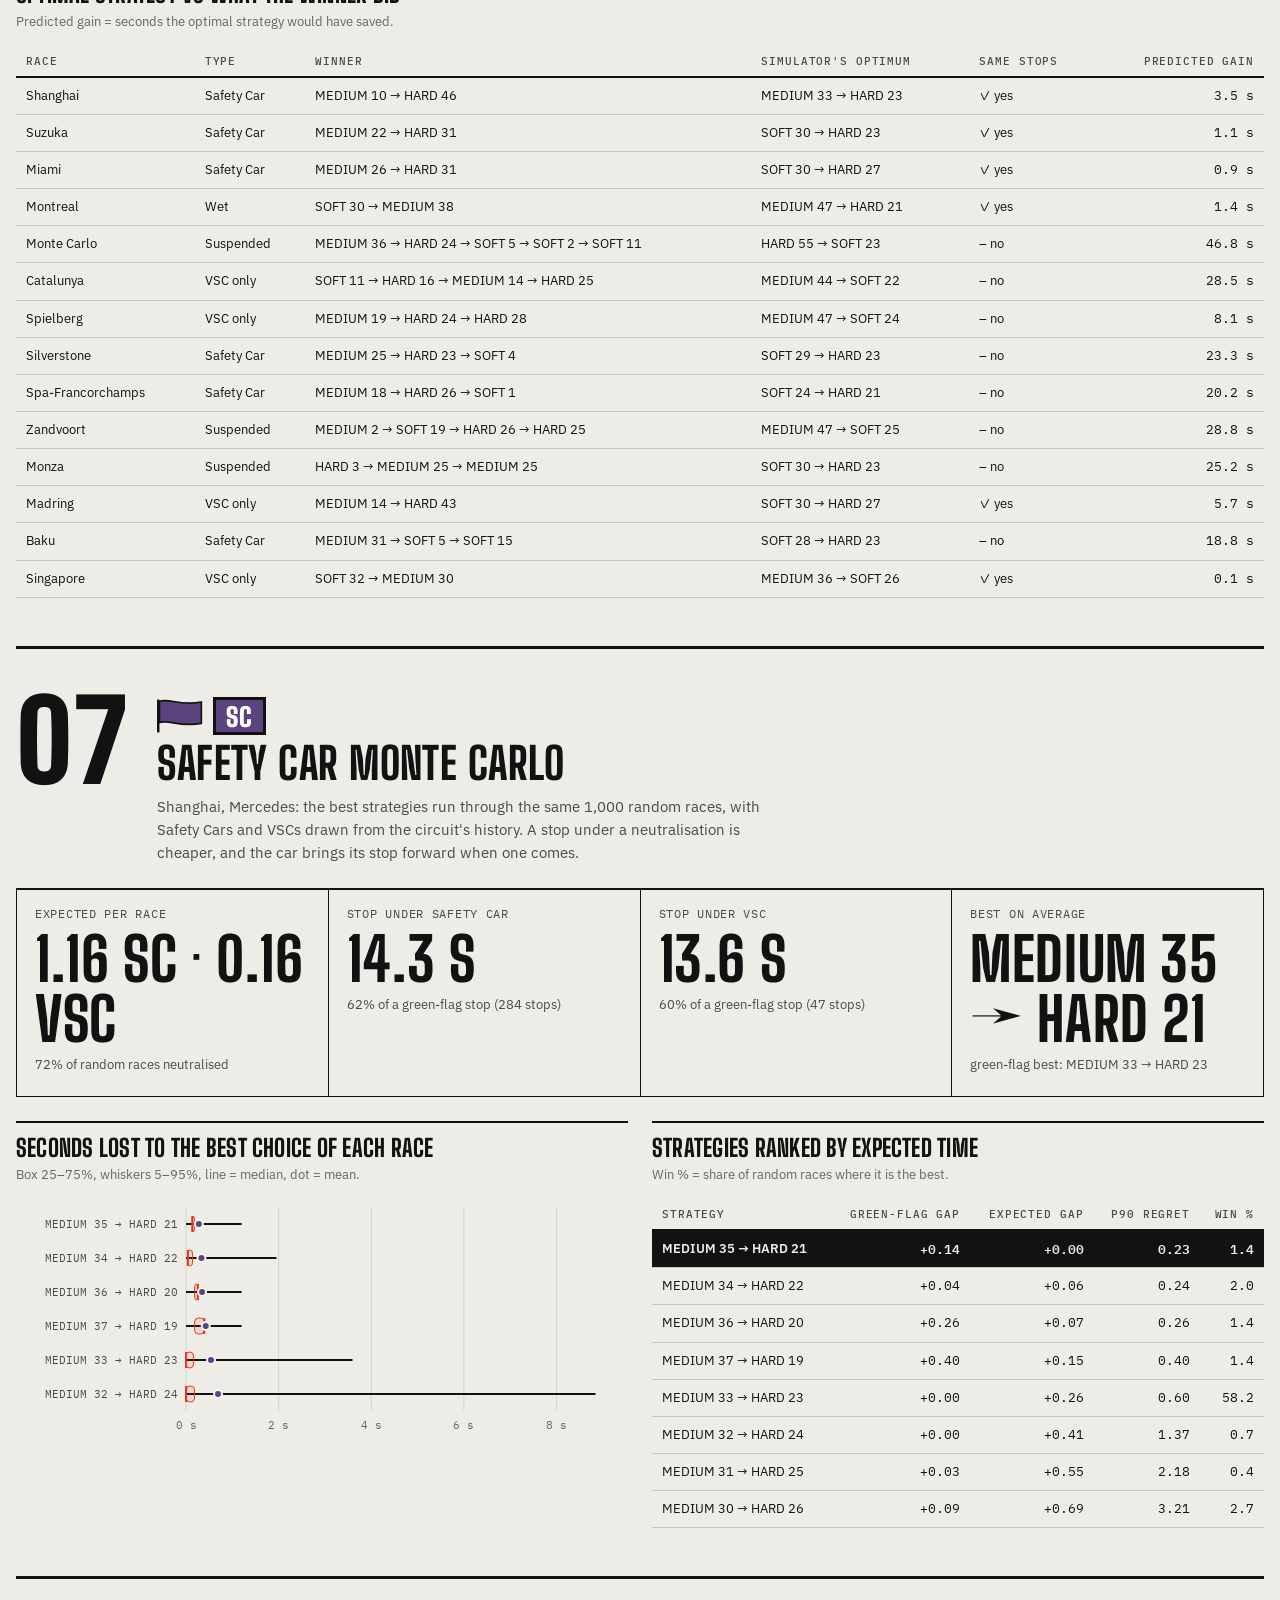
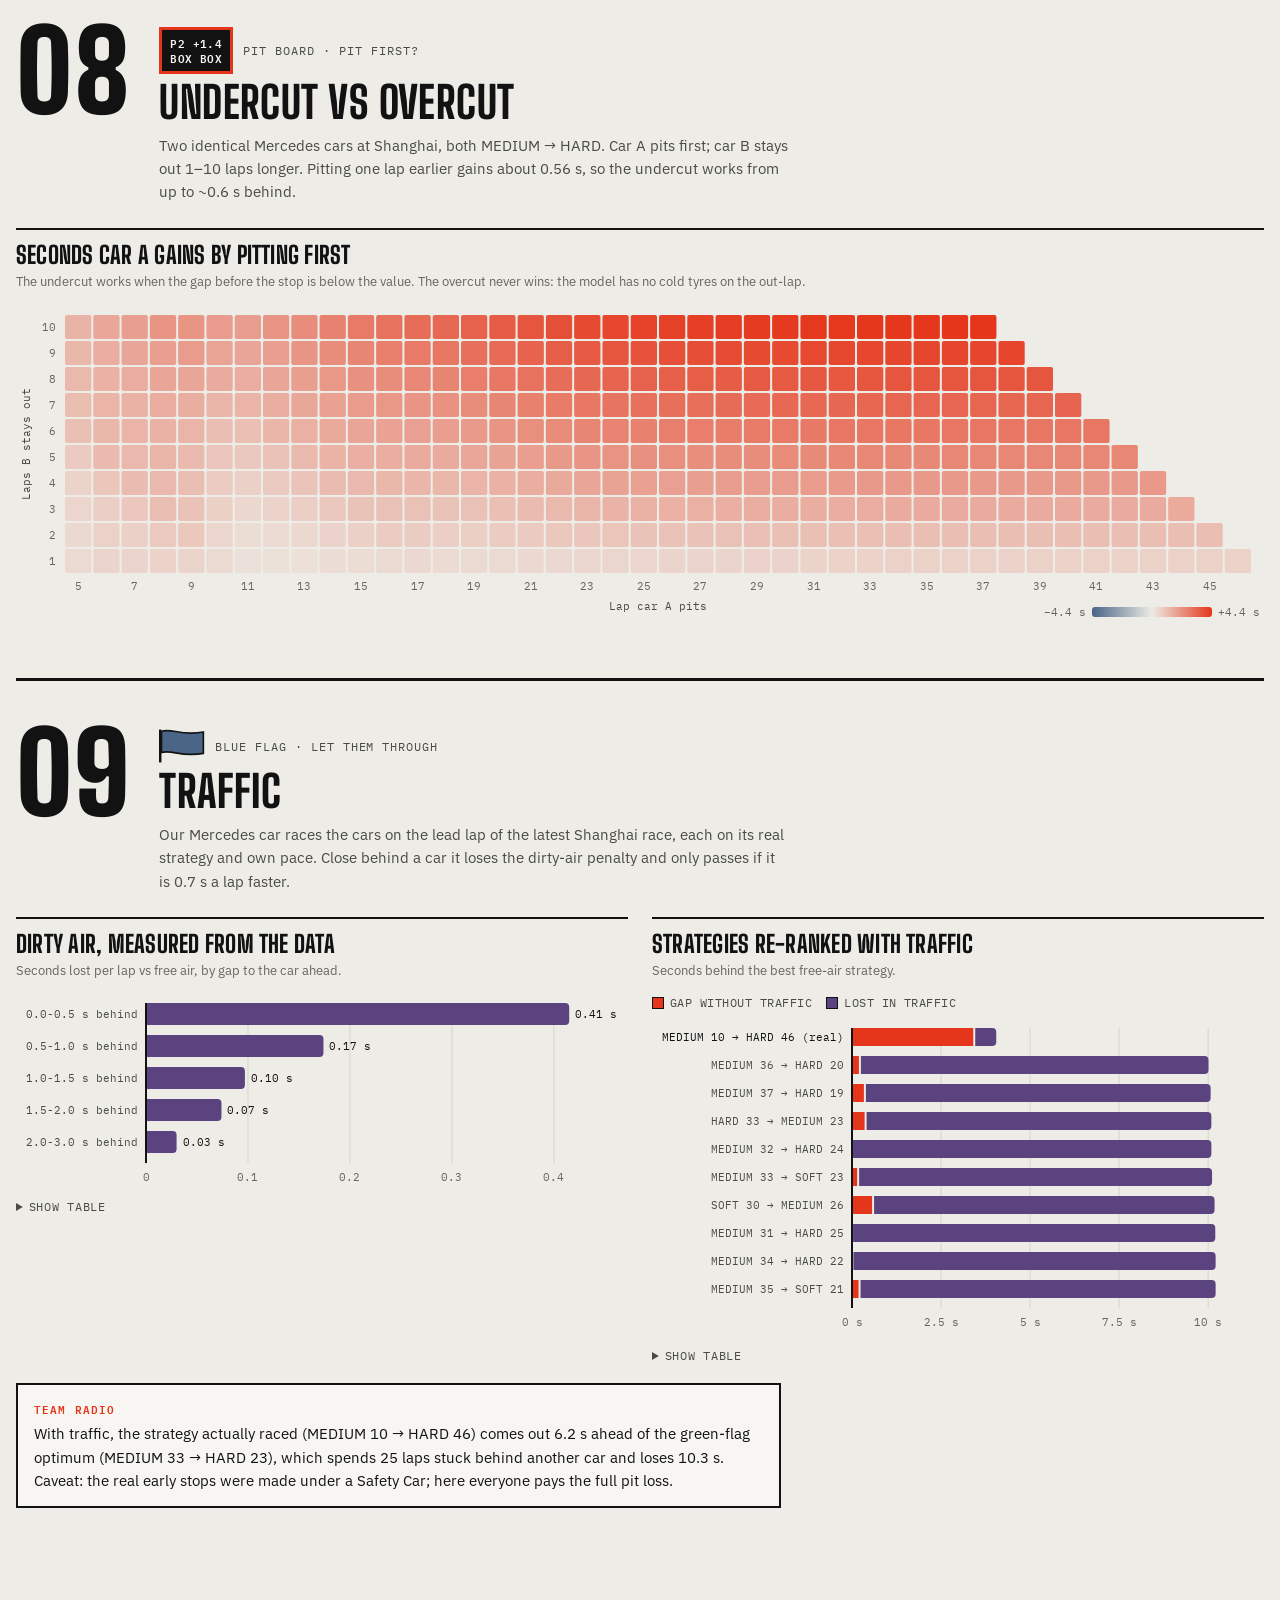
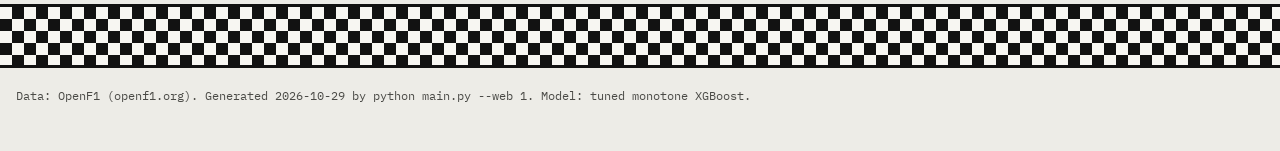
==== commit cff69e7a: "feat: refactor styles for timing-sheet theme" ====
--- a/web/index.html
+++ b/web/index.html
@@ -5,49 +5,82 @@
   <meta name="viewport" content="width=device-width, initial-scale=1">
   <title>Race Strategy Results</title>
   <meta name="description" content="Machine learning lap-time models and pit-stop strategy simulation on OpenF1 data.">
+  <link rel="preconnect" href="https://fonts.googleapis.com">
+  <link rel="preconnect" href="https://fonts.gstatic.com" crossorigin>
+  <link rel="stylesheet" href="https://fonts.googleapis.com/css2?family=Big+Shoulders+Display:wght@700;800;900&family=IBM+Plex+Mono:wght@400;500;600&family=IBM+Plex+Sans:wght@400;500;600&display=swap">
   <link rel="stylesheet" href="style.css">
 </head>
 <body>
+  <div class="masthead">
+    <span class="brand">PRS — Predictive race strategy</span>
+    <span>OpenF1 · Train 2024–25 · Test 2026</span>
+  </div>
+
   <header class="hero">
-    <p class="eyebrow">Predictive race strategy · OpenF1 2024–2026</p>
-    <h1>Predicting F1 lap times, then searching for the fastest pit strategy</h1>
-    <p class="lede">A model learns how much slower each lap gets as tyres age; a simulator sums those laps and the
-      pit-stop losses for every possible strategy. This page shows how the models compare, what they learned, and how
-      the simulator holds up against real 2026 races.</p>
-    <span class="equation">race time = Σ predicted lap time + stops × pit loss</span>
+    <div class="hero-title">
+      <p class="eyebrow">Session · Results</p>
+      <h1>Predicting<br>F1 lap times</h1>
+    </div>
+    <div class="hero-side">
+      <div class="lights" role="img" aria-label="Five start lights, all lit">
+        <span></span><span></span><span></span><span></span><span></span>
+      </div>
+      <p class="lede">A model learns how much slower each lap gets as tyres age. A simulator adds up those laps and the
+        pit stops for every possible strategy, then gets checked against real 2026 races.</p>
+      <span class="equation">race time = Σ predicted lap time + stops × pit loss</span>
+    </div>
   </header>
+
+  <div class="kerb" aria-hidden="true"></div>
 
   <nav class="toc" aria-label="Sections">
     <div class="inner">
-      <a href="#overview">Overview</a>
-      <a href="#models">Models</a>
-      <a href="#explain">What it learned</a>
-      <a href="#pit-loss">Pit loss</a>
-      <a href="#strategy">Strategy</a>
-      <a href="#validation">Validation</a>
-      <a href="#safety-car">Safety Car</a>
-      <a href="#undercut">Undercut</a>
-      <a href="#traffic">Traffic</a>
+      <a href="#overview"><span>01</span>Overview</a>
+      <a href="#models"><span>02</span>Models</a>
+      <a href="#explain"><span>03</span>What it learned</a>
+      <a href="#pit-loss"><span>04</span>Pit loss</a>
+      <a href="#strategy"><span>05</span>Strategy</a>
+      <a href="#validation"><span>06</span>Validation</a>
+      <a href="#safety-car"><span>07</span>Safety Car</a>
+      <a href="#undercut"><span>08</span>Undercut</a>
+      <a href="#traffic"><span>09</span>Traffic</a>
       <button id="theme-toggle" type="button" aria-label="Toggle dark mode">Dark mode</button>
     </div>
   </nav>
 
   <main>
     <section id="overview">
-      <h2>Overview</h2>
-      <p class="section-intro" id="overview-intro"></p>
+      <div class="sec-head">
+        <span class="sec-num">01</span>
+        <div>
+          <div class="signal">
+            <svg class="flag" viewBox="0 0 56 40" aria-hidden="true"><rect class="pole" x="0" y="0" width="3" height="40"></rect><path class="cloth green" d="M3 2 C16 -2 26 8 54 3 L54 29 C26 34 16 24 3 28 Z"></path></svg>
+            <span>Green flag · track clear</span>
+          </div>
+          <h2>Overview</h2>
+          <p class="section-intro" id="overview-intro"></p>
+        </div>
+      </div>
       <div class="grid stats" id="overview-stats"></div>
     </section>
 
     <section id="models">
-      <h2>Lap-time models</h2>
-      <p class="section-intro">Every model predicts <strong>lap_delta</strong>: the fuel-corrected lap time minus that
-        driver's median lap in the race. They are trained on 2024–2025 and scored on the 2026 season they never saw.
-        Lower is better.</p>
+      <div class="sec-head">
+        <span class="sec-num">02</span>
+        <div>
+          <div class="signal">
+            <svg class="flag" viewBox="0 0 56 40" aria-hidden="true"><rect class="pole" x="0" y="0" width="3" height="40"></rect><path class="cloth paper" d="M3 2 C16 -2 26 8 54 3 L54 29 C26 34 16 24 3 28 Z"></path><path class="cross" d="M3 2 L54 29 M54 3 L3 28"></path></svg>
+            <span>Qualifying · lower is faster</span>
+          </div>
+          <h2>Lap-time models</h2>
+          <p class="section-intro">Each model predicts <strong>lap_delta</strong>, the fuel-corrected lap time minus the
+            driver's race median. Trained on 2024–25, scored on the unseen 2026 season.</p>
+        </div>
+      </div>
       <div class="grid two">
         <div class="card">
           <h3>Error on the test season</h3>
-          <p class="sub">Seconds per lap. Grey = baselines every model must beat; dashed line = best baseline.</p>
+          <p class="sub">Seconds per lap. Grey = baselines; dashed = best baseline.</p>
           <div class="controls">
             <div class="segmented" role="group" aria-label="Metric" id="metric-toggle">
               <button type="button" data-metric="mae" aria-pressed="true">MAE</button>
@@ -59,7 +92,7 @@
         </div>
         <div class="card">
           <h3>Circuit features experiment</h3>
-          <p class="sub">The same fixed XGBoost with and without circuit descriptors (test MAE, s).</p>
+          <p class="sub">Same XGBoost, with and without circuit descriptors. Test MAE, s.</p>
           <div class="chart" id="circuit-chart"></div>
           <p class="callout">Track length (<code>circuit_lap_time</code>) helps a little. Degradation measured per circuit in
             2024–2025 makes 2026 <strong>worse</strong>: new cars and tyres wear differently, so it was left out.</p>
@@ -69,27 +102,35 @@
     </section>
 
     <section id="explain">
-      <h2>What the model learned</h2>
-      <p class="section-intro">SHAP splits every prediction into one contribution per feature. Tyre age dominates;
-        the tyre compound barely moves the prediction, which is the model's main limitation.</p>
+      <div class="sec-head">
+        <span class="sec-num">03</span>
+        <div>
+          <div class="signal">
+            <svg class="flag" viewBox="0 0 56 40" aria-hidden="true"><rect class="pole" x="0" y="0" width="3" height="40"></rect><path class="cloth ink" d="M3 2 C16 -2 26 8 54 3 L54 29 C26 34 16 24 3 28 Z"></path><path class="cloth paper" d="M3 2 C16 -2 26 8 54 3 L54 29 Z"></path></svg>
+            <span>Black &amp; white · under review</span>
+          </div>
+          <h2>What the model learned</h2>
+          <p class="section-intro">Tyre age dominates. The compound barely moves the prediction, which is the model's
+            main limitation.</p>
+        </div>
+      </div>
       <div class="grid two">
         <div class="card">
           <h3>Feature importance (mean |SHAP|)</h3>
-          <p class="sub">Seconds a feature moves the predicted lap on an average 2026 lap.</p>
+          <p class="sub">Seconds per lap, on an average 2026 lap.</p>
           <div class="chart" id="shap-chart"></div>
           <div id="shap-table"></div>
         </div>
         <div class="card">
           <h3>Contribution of tyre life, by compound</h3>
-          <p class="sub">One dot per test lap. The three compounds follow the same curve.</p>
+          <p class="sub">One dot per test lap. All three compounds follow the same curve.</p>
           <ul class="legend" id="shap-legend"></ul>
           <div class="chart" id="shap-scatter"></div>
         </div>
       </div>
-      <div class="card" style="margin-top:16px">
+      <div class="card spaced">
         <h3>Predicted degradation curves</h3>
-        <p class="sub">Monotone XGBoost, lap 40, McLaren, median temperature. Dotted lines: 95th percentile of tyre life
-          in training — beyond them the trees predict a flat line.</p>
+        <p class="sub">Dotted: 95th percentile of tyre life in training. Past it the trees go flat.</p>
         <ul class="legend" id="deg-legend"></ul>
         <div class="chart" id="deg-chart"></div>
         <div id="deg-table"></div>
@@ -97,9 +138,18 @@
     </section>
 
     <section id="pit-loss">
-      <h2>Pit-stop loss per circuit</h2>
-      <p class="section-intro">Method A is OpenF1's pit-lane time (entry to exit). Method B is the race time the stop
-        actually cost: in-lap + out-lap minus two normal laps. B is what the simulator uses.</p>
+      <div class="sec-head">
+        <span class="sec-num">04</span>
+        <div>
+          <div class="signal">
+            <span class="board">PIT</span>
+            <span>Pit board · box this lap</span>
+          </div>
+          <h2>Pit-stop loss per circuit</h2>
+          <p class="section-intro">A is OpenF1's pit-lane time. B is what the stop really cost (in-lap + out-lap minus
+            two normal laps), and it is what the simulator uses.</p>
+        </div>
+      </div>
       <div class="card">
         <ul class="legend" id="pit-legend"></ul>
         <div class="chart" id="pit-chart"></div>
@@ -108,9 +158,18 @@
     </section>
 
     <section id="strategy">
-      <h2>Strategy search</h2>
-      <p class="section-intro">Every 1- and 2-stop strategy with two different dry compounds, stints of 5 laps to the
-        99th percentile of tyre life, all through the model in one batch. Team: <span id="strategy-team"></span>.</p>
+      <div class="sec-head">
+        <span class="sec-num">05</span>
+        <div>
+          <div class="signal">
+            <svg class="flag tyre" viewBox="0 0 40 40" aria-hidden="true"><circle class="t-rubber" cx="20" cy="20" r="19"></circle><circle class="t-band" cx="20" cy="20" r="13"></circle><circle class="t-rim" cx="20" cy="20" r="7"></circle></svg>
+            <span>Tyre call</span>
+          </div>
+          <h2>Strategy search</h2>
+          <p class="section-intro">Every 1- and 2-stop strategy with two dry compounds, run through the model in one
+            batch. Team: <span id="strategy-team"></span>.</p>
+        </div>
+      </div>
       <div class="controls">
         <label>Circuit <select id="circuit-select"></select></label>
       </div>
@@ -118,32 +177,41 @@
       <div class="grid two">
         <div class="card">
           <h3 id="window-title">Pit window</h3>
-          <p class="sub">Race time vs the best pit lap for the best 1-stop compound pair. Shaded: within 1 s of the best.</p>
+          <p class="sub">Best 1-stop compound pair. Shaded: within 1 s of the best pit lap.</p>
           <div class="chart" id="window-chart"></div>
         </div>
         <div class="card">
-          <h3>Best strategies</h3>
-          <p class="sub">Gap to the fastest strategy, in seconds.</p>
+          <h3>Timing tower</h3>
+          <p class="sub">Gap to the fastest strategy, s.</p>
           <div id="strategy-top"></div>
         </div>
       </div>
-      <div class="card" style="margin-top:16px">
+      <div class="card spaced">
         <h3>One stop beats two everywhere</h3>
-        <p class="sub">Seconds the best 2-stop strategy loses to the best 1-stop, per circuit.</p>
+        <p class="sub">Seconds the best 2-stop loses, per circuit.</p>
         <div class="chart" id="stops-chart"></div>
         <div id="stops-table"></div>
       </div>
     </section>
 
     <section id="validation">
-      <h2>Validation against real 2026 races</h2>
-      <p class="section-intro">The real strategies of the top 5 finishers of every 2026 race, simulated and compared with
-        their real race times. Races are grouped by their worst event, none of which the simulator models.</p>
+      <div class="sec-head">
+        <span class="sec-num">06</span>
+        <div>
+          <div class="signal">
+            <svg class="flag" viewBox="0 0 56 40" aria-hidden="true"><defs><pattern id="chq" width="10" height="10" patternUnits="userSpaceOnUse"><rect class="chq-a" width="10" height="10"></rect><rect class="chq-b" width="5" height="5"></rect><rect class="chq-b" x="5" y="5" width="5" height="5"></rect></pattern></defs><rect class="pole" x="0" y="0" width="3" height="40"></rect><path class="cloth" fill="url(#chq)" d="M3 2 C16 -2 26 8 54 3 L54 29 C26 34 16 24 3 28 Z"></path></svg>
+            <span>Chequered flag · real results</span>
+          </div>
+          <h2>Validation against real 2026 races</h2>
+          <p class="section-intro">The top 5 of every 2026 race, simulated with their real strategies. Races are grouped by
+            their worst event, which the simulator does not model.</p>
+        </div>
+      </div>
       <div class="grid stats" id="validation-stats"></div>
       <div class="grid two">
         <div class="card">
           <h3>Gap to the race average: predicted vs actual</h3>
-          <p class="sub">One dot per driver. On the diagonal = the simulator got the driver's gap exactly right.</p>
+          <p class="sub">One dot per driver. On the diagonal = exactly right.</p>
           <ul class="legend" id="validation-legend"></ul>
           <div class="chart" id="validation-chart"></div>
         </div>
@@ -153,55 +221,82 @@
           <div id="validation-table"></div>
         </div>
       </div>
-      <div class="card" style="margin-top:16px">
+      <div class="card spaced">
         <h3>Optimal strategy vs what the winner did</h3>
-        <p class="sub">Predicted gain = seconds the simulator thinks the optimal strategy saves over the winner's.</p>
+        <p class="sub">Predicted gain = seconds the optimal strategy would have saved.</p>
         <div id="optimal-table"></div>
       </div>
     </section>
 
     <section id="safety-car">
-      <h2>Safety Car Monte Carlo</h2>
-      <p class="section-intro" id="sc-intro"></p>
+      <div class="sec-head">
+        <span class="sec-num">07</span>
+        <div>
+          <div class="signal">
+            <svg class="flag" viewBox="0 0 56 40" aria-hidden="true"><rect class="pole" x="0" y="0" width="3" height="40"></rect><path class="cloth plum" d="M3 2 C16 -2 26 8 54 3 L54 29 C26 34 16 24 3 28 Z"></path></svg>
+            <span class="board sc">SC</span>
+          </div>
+          <h2>Safety Car Monte Carlo</h2>
+          <p class="section-intro" id="sc-intro"></p>
+        </div>
+      </div>
       <div class="grid stats" id="sc-stats"></div>
       <div class="grid two">
         <div class="card">
           <h3>Seconds lost to the best choice of each race</h3>
-          <p class="sub">Regret over the random races: box 25–75%, whiskers 5–95%, line = median, dot = mean.</p>
+          <p class="sub">Box 25–75%, whiskers 5–95%, line = median, dot = mean.</p>
           <div class="chart" id="sc-chart"></div>
         </div>
         <div class="card">
           <h3>Strategies ranked by expected time</h3>
-          <p class="sub">Win % = share of random races where the strategy is the best one.</p>
+          <p class="sub">Win % = share of random races where it is the best.</p>
           <div id="sc-table"></div>
         </div>
       </div>
     </section>
 
     <section id="undercut">
-      <h2>Undercut vs overcut</h2>
-      <p class="section-intro" id="undercut-intro"></p>
+      <div class="sec-head">
+        <span class="sec-num">08</span>
+        <div>
+          <div class="signal">
+            <span class="board small">P2 +1.4<br>BOX BOX</span>
+            <span>Pit board · pit first?</span>
+          </div>
+          <h2>Undercut vs overcut</h2>
+          <p class="section-intro" id="undercut-intro"></p>
+        </div>
+      </div>
       <div class="card">
         <h3>Seconds car A gains by pitting first</h3>
-        <p class="sub">Red: the undercut works if the gap before the stop is smaller than the value. Blue would mean
-          the overcut wins — it never does here, because the model has no cold tyres on the out-lap.</p>
+        <p class="sub">The undercut works when the gap before the stop is below the value. The overcut never wins:
+          the model has no cold tyres on the out-lap.</p>
         <div class="chart" id="undercut-chart"></div>
       </div>
     </section>
 
     <section id="traffic">
-      <h2>Traffic</h2>
-      <p class="section-intro" id="traffic-intro"></p>
+      <div class="sec-head">
+        <span class="sec-num">09</span>
+        <div>
+          <div class="signal">
+            <svg class="flag" viewBox="0 0 56 40" aria-hidden="true"><rect class="pole" x="0" y="0" width="3" height="40"></rect><path class="cloth slate" d="M3 2 C16 -2 26 8 54 3 L54 29 C26 34 16 24 3 28 Z"></path></svg>
+            <span>Blue flag · let them through</span>
+          </div>
+          <h2>Traffic</h2>
+          <p class="section-intro" id="traffic-intro"></p>
+        </div>
+      </div>
       <div class="grid two">
         <div class="card">
           <h3>Dirty air, measured from the data</h3>
-          <p class="sub">Seconds lost per lap by gap to the car ahead, against laps in free air (model residuals).</p>
+          <p class="sub">Seconds lost per lap vs free air, by gap to the car ahead.</p>
           <div class="chart" id="dirty-chart"></div>
           <div id="dirty-table"></div>
         </div>
         <div class="card">
           <h3>Strategies re-ranked with traffic</h3>
-          <p class="sub">Seconds behind the best strategy without traffic.</p>
+          <p class="sub">Seconds behind the best free-air strategy.</p>
           <ul class="legend" id="traffic-legend"></ul>
           <div class="chart" id="traffic-chart"></div>
           <div id="traffic-table"></div>
@@ -211,6 +306,7 @@
     </section>
   </main>
 
+  <div class="chequered" aria-hidden="true"></div>
   <footer id="footer"></footer>
   <div class="tooltip" id="tooltip" role="status" aria-live="polite"></div>
 
--- a/web/style.css
+++ b/web/style.css
@@ -1,84 +1,92 @@
-/* Gothic palette: purple, rose, dark green and antique gold, validated for colour-blind separation and
-   contrast against both surfaces */
+/* Timing-sheet palette: newsprint paper, black ink, signal red, slate blue, plum and dark green.
+   app.js reads these variables to colour the charts, so the names stay as they were. */
 :root {
-  --page: #f7f4f8;
-  --surface: #fdfbfd;
-  --ink: #120d16;
-  --ink-2: #544a5a;
-  --muted: #8a8090;
-  --grid: #e6e0e8;
-  --axis: #c9c0cc;
-  --border: rgba(18, 13, 22, 0.10);
-  --accent: #7a4bc9;
-  --accent-wash: rgba(122, 75, 201, 0.10);
-  --series-2: #d0587e;
-  --series-3: #0f6e3f;
-  --series-4: #b8892a;
-  --soft: #d0587e;
-  --medium: #7a4bc9;
-  --hard: #0f6e3f;
-  --neutral: #cbc3cf;
-  --div-neg: #0f6e3f;
-  --div-mid: #f1ecf3;
-  --div-pos: #d0587e;
+  --page: #edece7;
+  --surface: #f7f6f2;
+  --track: #e3e2dc;
+  --ink: #121212;
+  --ink-2: #4a4a46;
+  --muted: #66655f;
+  --grid: #d6d4cc;
+  --axis: #121212;
+  --border: #121212;
+  --hairline: #c8c6be;
+  --accent: #e5361b;
+  --accent-wash: rgba(229, 54, 27, 0.12);
+  --series-2: #5b4380;
+  --series-3: #4a6585;
+  --series-4: #0f6e3f;
+  --soft: #e5361b;
+  --medium: #4a6585;
+  --hard: #121212;
+  --neutral: #b9b7ae;
+  --div-neg: #4a6585;
+  --div-mid: #ecebe5;
+  --div-pos: #e5361b;
   --good: #0f6e3f;
-  --bad: #c0365f;
-  --radius: 12px;
-  --font: system-ui, -apple-system, "Segoe UI", sans-serif;
+  --bad: #c22a12;
+  --display: "Big Shoulders Display", Impact, "Arial Narrow", sans-serif;
+  --mono: "IBM Plex Mono", ui-monospace, Consolas, monospace;
+  --font: "IBM Plex Sans", system-ui, -apple-system, "Segoe UI", sans-serif;
   color-scheme: light;
 }
 
+/* Dark: the pit wall at night */
 @media (prefers-color-scheme: dark) {
   :root:not([data-theme="light"]) {
-    --page: #0c090f;
-    --surface: #1b1720;
-    --ink: #f1ecf3;
-    --ink-2: #c7bccd;
-    --muted: #8f8496;
-    --grid: #2c2533;
-    --axis: #3d3445;
-    --border: rgba(255, 255, 255, 0.10);
-    --accent: #9b72e0;
-    --accent-wash: rgba(155, 114, 224, 0.16);
-    --series-2: #d4608a;
-    --series-3: #2a7d52;
-    --series-4: #ad8a2c;
-    --soft: #d4608a;
-    --medium: #9b72e0;
-    --hard: #2a7d52;
-    --neutral: #4d4454;
-    --div-neg: #2a7d52;
-    --div-mid: #3d3445;
-    --div-pos: #e66787;
-    --good: #3fae6e;
-    --bad: #e66787;
+    --page: #121211;
+    --surface: #1b1b19;
+    --track: #2a2a27;
+    --ink: #edece7;
+    --ink-2: #bdbbb3;
+    --muted: #8f8d85;
+    --grid: #2f2f2b;
+    --axis: #edece7;
+    --border: #edece7;
+    --hairline: #3a3a36;
+    --accent: #f0533a;
+    --accent-wash: rgba(240, 83, 58, 0.16);
+    --series-2: #8e74b8;
+    --series-3: #7f97b5;
+    --series-4: #3a9e68;
+    --soft: #f0533a;
+    --medium: #7f97b5;
+    --hard: #edece7;
+    --neutral: #55544e;
+    --div-neg: #7f97b5;
+    --div-mid: #2a2a27;
+    --div-pos: #f0533a;
+    --good: #3a9e68;
+    --bad: #f0533a;
     color-scheme: dark;
   }
 }
 
 :root[data-theme="dark"] {
-  --page: #0c090f;
-  --surface: #1b1720;
-  --ink: #f1ecf3;
-  --ink-2: #c7bccd;
-  --muted: #8f8496;
-  --grid: #2c2533;
-  --axis: #3d3445;
-  --border: rgba(255, 255, 255, 0.10);
-  --accent: #9b72e0;
-  --accent-wash: rgba(155, 114, 224, 0.16);
-  --series-2: #d4608a;
-  --series-3: #2a7d52;
-  --series-4: #ad8a2c;
-  --soft: #d4608a;
-  --medium: #9b72e0;
-  --hard: #2a7d52;
-  --neutral: #4d4454;
-  --div-neg: #2a7d52;
-  --div-mid: #3d3445;
-  --div-pos: #e66787;
-  --good: #3fae6e;
-  --bad: #e66787;
+  --page: #121211;
+  --surface: #1b1b19;
+  --track: #2a2a27;
+  --ink: #edece7;
+  --ink-2: #bdbbb3;
+  --muted: #8f8d85;
+  --grid: #2f2f2b;
+  --axis: #edece7;
+  --border: #edece7;
+  --hairline: #3a3a36;
+  --accent: #f0533a;
+  --accent-wash: rgba(240, 83, 58, 0.16);
+  --series-2: #8e74b8;
+  --series-3: #7f97b5;
+  --series-4: #3a9e68;
+  --soft: #f0533a;
+  --medium: #7f97b5;
+  --hard: #edece7;
+  --neutral: #55544e;
+  --div-neg: #7f97b5;
+  --div-mid: #2a2a27;
+  --div-pos: #f0533a;
+  --good: #3a9e68;
+  --bad: #f0533a;
   color-scheme: dark;
 }
 
@@ -91,127 +99,245 @@
   font: 15px/1.55 var(--font);
 }
 
-a { color: var(--accent); }
+a { color: var(--ink); }
+code { font-family: var(--mono); font-size: 0.92em; }
+
+/* ---------- masthead and hero ---------- */
+
+.masthead, header.hero, nav.toc .inner, main, footer {
+  max-width: 1280px;
+  margin: 0 auto;
+  padding-left: 16px;
+  padding-right: 16px;
+}
+
+.masthead {
+  display: flex;
+  flex-wrap: wrap;
+  justify-content: space-between;
+  gap: 4px 24px;
+  padding-top: 16px;
+  padding-bottom: 14px;
+  border-bottom: 1px solid var(--border);
+  font: 13px var(--mono);
+  color: var(--ink-2);
+}
+
+.masthead .brand { color: var(--ink); font-weight: 600; letter-spacing: 0.08em; text-transform: uppercase; }
 
 header.hero {
-  max-width: 1120px;
-  margin: 0 auto;
-  padding: 48px 16px 24px;
-}
+  display: flex;
+  flex-wrap: wrap;
+  align-items: flex-end;
+  gap: 32px 64px;
+  padding-top: 48px;
+  padding-bottom: 40px;
+}
+
+.hero-title { flex: 999 1 560px; min-width: 0; }
+.hero-side { flex: 1 1 320px; display: flex; flex-direction: column; gap: 20px; align-items: flex-start; }
 
 .eyebrow {
-  color: var(--muted);
-  font-size: 13px;
-  letter-spacing: 0.06em;
-  text-transform: uppercase;
-  margin: 0 0 8px;
-}
-
-h1 { font-size: clamp(28px, 4vw, 40px); line-height: 1.15; margin: 0 0 12px; }
-h2 { font-size: 24px; margin: 0 0 4px; }
-h3 { font-size: 16px; margin: 0 0 4px; }
-
-.lede { color: var(--ink-2); max-width: 70ch; margin: 0 0 24px; }
+  font: 12px var(--mono);
+  color: var(--ink-2);
+  letter-spacing: 0.08em;
+  text-transform: uppercase;
+  margin: 0 0 16px;
+}
+
+h1, h2, h3, .sec-num, .stat .value, .board {
+  font-family: var(--display);
+  text-transform: uppercase;
+  letter-spacing: 0.01em;
+}
+
+h1 { font-size: clamp(60px, 10vw, 160px); line-height: 0.86; font-weight: 900; margin: 0; }
+h2 { font-size: clamp(32px, 4vw, 44px); line-height: 1; font-weight: 800; margin: 6px 0 0; }
+h3 { font-size: 24px; line-height: 1.1; font-weight: 800; margin: 0 0 4px; }
+
+.lede { color: var(--ink-2); font-size: 17px; margin: 0; }
 
 .equation {
-  display: inline-block;
-  font-family: ui-monospace, Consolas, monospace;
-  font-size: 14px;
-  background: var(--surface);
-  border: 1px solid var(--border);
-  border-radius: 8px;
-  padding: 8px 12px;
-  color: var(--ink-2);
-}
+  font: 14px var(--mono);
+  background: var(--ink);
+  color: var(--page);
+  padding: 12px 14px;
+}
+
+.lights { display: flex; gap: 8px; padding: 10px; background: #121212; }
+.lights span {
+  width: 24px;
+  height: 54px;
+  background:
+    radial-gradient(circle at 50% 38px, var(--accent) 0 10px, transparent 11px),
+    radial-gradient(circle at 50% 14px, #3a3a37 0 10px, transparent 11px),
+    #2a2a28;
+}
+
+.kerb {
+  height: 16px;
+  background: repeating-linear-gradient(90deg, var(--accent) 0 48px, var(--surface) 48px 96px);
+  border-top: 2px solid var(--border);
+  border-bottom: 2px solid var(--border);
+}
+
+/* ---------- section index ---------- */
 
 nav.toc {
   position: sticky;
   top: 0;
   z-index: 5;
-  background: color-mix(in srgb, var(--page) 92%, transparent);
-  backdrop-filter: blur(6px);
+  background: var(--page);
   border-bottom: 1px solid var(--border);
 }
 
-nav.toc .inner {
-  max-width: 1120px;
-  margin: 0 auto;
-  padding: 8px 16px;
-  display: flex;
-  gap: 4px;
-  overflow-x: auto;
+nav.toc .inner { display: flex; overflow-x: auto; align-items: stretch; scrollbar-width: thin; }
+
+nav.toc a {
+  display: inline-flex;
+  gap: 6px;
   align-items: center;
-}
-
-nav.toc a {
-  color: var(--ink-2);
+  color: var(--ink);
   text-decoration: none;
-  padding: 6px 10px;
-  border-radius: 8px;
+  padding: 12px;
   white-space: nowrap;
-  font-size: 14px;
-}
-
-nav.toc a:hover, nav.toc a.active { background: var(--accent-wash); color: var(--ink); }
+  font: 13px var(--mono);
+}
+
+nav.toc a span { color: var(--muted); }
+nav.toc a:hover, nav.toc a.active { background: var(--ink); color: var(--page); }
+nav.toc a:hover span, nav.toc a.active span { color: var(--accent); }
 
 #theme-toggle {
-  margin-left: auto;
+  margin: 6px 0 6px auto;
   background: none;
   border: 1px solid var(--border);
-  color: var(--ink-2);
-  border-radius: 8px;
+  color: var(--ink);
+  border-radius: 0;
   padding: 6px 10px;
   cursor: pointer;
-  font: inherit;
-  font-size: 13px;
+  font: 12px var(--mono);
+  text-transform: uppercase;
+  letter-spacing: 0.06em;
   white-space: nowrap;
 }
 
-main { max-width: 1120px; margin: 0 auto; padding: 0 16px 64px; }
-
-section { padding-top: 40px; scroll-margin-top: 48px; }
-
-.section-intro { color: var(--ink-2); max-width: 75ch; margin: 4px 0 16px; }
-
-.grid { display: grid; gap: 16px; }
-.grid.two { grid-template-columns: repeat(auto-fit, minmax(min(100%, 440px), 1fr)); }
-.grid.stats { grid-template-columns: repeat(auto-fit, minmax(min(100%, 200px), 1fr)); margin-bottom: 16px; }
+#theme-toggle:hover { background: var(--ink); color: var(--page); }
+
+/* ---------- sections ---------- */
+
+main { padding-bottom: 64px; }
+
+section { padding: 48px 0 8px; scroll-margin-top: 48px; border-top: 3px solid var(--border); margin-top: 40px; }
+section:first-child { border-top: 0; margin-top: 0; }
+
+.sec-head { display: flex; gap: 8px 28px; align-items: flex-start; margin-bottom: 24px; flex-wrap: wrap; }
+.sec-head > div { flex: 1 1 420px; min-width: 0; }
+.sec-num { font-size: clamp(72px, 9vw, 112px); line-height: 0.8; font-weight: 900; }
+
+.signal {
+  display: flex;
+  align-items: center;
+  gap: 10px;
+  font: 12px var(--mono);
+  letter-spacing: 0.08em;
+  text-transform: uppercase;
+  color: var(--ink-2);
+}
+
+.flag { width: 46px; height: 34px; flex: none; overflow: visible; }
+.flag.tyre { width: 34px; height: 34px; }
+.flag .pole { fill: var(--ink); }
+.flag .cloth { stroke: var(--ink); stroke-width: 2; }
+.flag .cross { stroke: #121212; stroke-width: 2; fill: none; }
+.flag .green { fill: #0f6e3f; }
+.flag .plum { fill: #5b4380; }
+.flag .slate { fill: #4a6585; }
+.flag .paper { fill: #f7f6f2; }
+.flag .ink { fill: #121212; }
+.flag .chq-a { fill: #f7f6f2; }
+.flag .chq-b { fill: #121212; }
+.t-rubber { fill: #121212; stroke: var(--ink); stroke-width: 1; }
+.t-band { fill: none; stroke: var(--accent); stroke-width: 4; }
+.t-rim { fill: #d6d4cc; }
+
+.board {
+  display: inline-block;
+  background: #121212;
+  color: #f7f6f2;
+  border: 3px solid var(--accent);
+  padding: 4px 10px 2px;
+  font-size: 26px;
+  font-weight: 900;
+  line-height: 1;
+  letter-spacing: 0.04em;
+}
+
+.board.sc { background: #5b4380; color: #fff; border-color: #121212; }
+.board.small { font: 600 11px/1.3 var(--mono); padding: 6px 8px; }
+
+.section-intro { color: var(--ink-2); max-width: 70ch; margin: 10px 0 0; }
+
+.grid { display: grid; gap: 24px; }
+.grid.two { grid-template-columns: repeat(auto-fit, minmax(min(100%, 460px), 1fr)); }
+.grid.stats {
+  grid-template-columns: repeat(auto-fit, minmax(min(100%, 220px), 1fr));
+  gap: 0;
+  border-top: 2px solid var(--border);
+  border-left: 1px solid var(--border);
+  margin-bottom: 24px;
+}
 
 .card {
-  background: var(--surface);
-  border: 1px solid var(--border);
-  border-radius: var(--radius);
-  padding: 16px;
+  background: transparent;
+  border-top: 2px solid var(--border);
+  padding: 12px 0 0;
   min-width: 0;
 }
 
-.card .sub { color: var(--muted); font-size: 13px; margin: 0 0 12px; }
-
-.stat .label { color: var(--ink-2); font-size: 13px; }
-.stat .value { font-size: 28px; font-weight: 600; line-height: 1.2; margin: 4px 0; }
-.stat .note { color: var(--muted); font-size: 13px; }
-.stat.hero .value { font-size: 48px; }
+.card.spaced { margin-top: 32px; }
+.card .sub { color: var(--muted); font-size: 13px; margin: 0 0 14px; }
+
+/* stats read as a timing tower: square cells, big condensed numbers */
+.stat.card {
+  border-top: 0;
+  border-right: 1px solid var(--border);
+  border-bottom: 1px solid var(--border);
+  padding: 16px 18px 20px;
+}
+
+.stat .label { font: 12px var(--mono); letter-spacing: 0.06em; text-transform: uppercase; color: var(--ink-2); }
+.stat .value { font-size: 60px; font-weight: 800; line-height: 1; margin: 8px 0 6px; }
+.stat .note { color: var(--ink-2); font-size: 13px; }
+.stat.hero { background: var(--ink); color: var(--page); }
+.stat.hero .label, .stat.hero .note { color: var(--page); opacity: 0.8; }
+.stat.hero .value { font-size: 76px; color: var(--accent); }
 
 .delta-good { color: var(--good); }
 .delta-bad { color: var(--bad); }
+.stat.hero .delta-good, .stat.hero .delta-bad { color: var(--page); }
+
+/* ---------- charts ---------- */
 
 .chart { width: 100%; position: relative; }
 .chart svg { display: block; width: 100%; height: auto; overflow: visible; }
-.chart text { fill: var(--muted); font: 12px var(--font); }
+.chart text { fill: var(--muted); font: 11px var(--mono); }
 .chart .label-strong { fill: var(--ink); }
 .chart .label-2 { fill: var(--ink-2); }
 .chart .gridline { stroke: var(--grid); stroke-width: 1; }
-.chart .baseline { stroke: var(--axis); stroke-width: 1; }
+.chart .baseline { stroke: var(--axis); stroke-width: 2; }
 .chart .mark { transition: opacity 120ms; }
-.chart .mark:hover, .chart .mark:focus { opacity: 0.8; outline: none; }
+.chart .mark:hover, .chart .mark:focus { opacity: 0.75; outline: none; }
 .chart .dim { opacity: 0.25; }
 
 .legend {
   display: flex;
   flex-wrap: wrap;
-  gap: 4px 12px;
-  margin: 0 0 8px;
-  font-size: 13px;
+  gap: 4px 14px;
+  margin: 0 0 10px;
+  font: 12px var(--mono);
+  text-transform: uppercase;
+  letter-spacing: 0.04em;
   color: var(--ink-2);
   padding: 0;
   list-style: none;
@@ -225,66 +351,103 @@
   gap: 6px;
   background: none;
   border: 0;
-  padding: 2px 4px;
+  padding: 4px 6px;
   color: inherit;
   font: inherit;
+  text-transform: inherit;
+  letter-spacing: inherit;
   cursor: pointer;
-  border-radius: 6px;
-}
-
-.legend button:hover { background: var(--accent-wash); }
-.legend button[aria-pressed="false"] { opacity: 0.4; }
-.legend .key { width: 12px; height: 12px; border-radius: 3px; display: inline-block; }
-.legend .key.line { height: 2px; width: 16px; border-radius: 1px; }
+}
+
+.legend button:hover { background: var(--track); }
+.legend button[aria-pressed="false"] { opacity: 0.4; text-decoration: line-through; }
+.legend .key { width: 12px; height: 12px; display: inline-block; border: 1.5px solid var(--ink); }
+.legend .key.line { height: 3px; width: 18px; border: 0; }
+
+/* ---------- controls ---------- */
 
 .controls { display: flex; flex-wrap: wrap; gap: 8px 16px; align-items: center; margin: 0 0 16px; }
-.controls label { color: var(--ink-2); font-size: 14px; display: flex; gap: 8px; align-items: center; }
+.controls label {
+  color: var(--ink-2);
+  font: 12px var(--mono);
+  text-transform: uppercase;
+  letter-spacing: 0.06em;
+  display: flex;
+  gap: 10px;
+  align-items: center;
+}
 
 select, .segmented button {
-  font: inherit;
-  font-size: 14px;
+  font: 13px var(--mono);
   color: var(--ink);
   background: var(--surface);
-  border: 1px solid var(--border);
-  border-radius: 8px;
-  padding: 6px 10px;
-}
-
-.segmented { display: inline-flex; border: 1px solid var(--border); border-radius: 8px; overflow: hidden; }
-.segmented button { border: 0; border-radius: 0; cursor: pointer; color: var(--ink-2); }
-.segmented button[aria-pressed="true"] { background: var(--accent-wash); color: var(--ink); font-weight: 600; }
+  border: 2px solid var(--border);
+  border-radius: 0;
+  padding: 8px 10px;
+}
+
+.segmented { display: inline-flex; border: 1px solid var(--border); }
+.segmented button { border: 0; cursor: pointer; color: var(--ink); background: transparent; padding: 6px 12px; }
+.segmented button[aria-pressed="true"] { background: var(--ink); color: var(--page); }
+
+/* ---------- tables ---------- */
 
 details.table-view { margin-top: 12px; }
-details.table-view summary { cursor: pointer; color: var(--ink-2); font-size: 13px; }
+details.table-view summary {
+  cursor: pointer;
+  font: 12px var(--mono);
+  text-transform: uppercase;
+  letter-spacing: 0.06em;
+  color: var(--ink-2);
+}
+
 .table-wrap { overflow-x: auto; margin-top: 8px; }
 
 table { border-collapse: collapse; width: 100%; font-size: 13px; }
-th, td { text-align: left; padding: 6px 10px; border-bottom: 1px solid var(--grid); white-space: nowrap; }
-th { color: var(--ink-2); font-weight: 600; }
-td.num, th.num { text-align: right; font-variant-numeric: tabular-nums; }
-tr.highlight td { background: var(--accent-wash); font-weight: 600; }
+th, td { text-align: left; padding: 8px 10px; border-bottom: 1px solid var(--hairline); white-space: nowrap; }
+th {
+  font: 500 11px var(--mono);
+  letter-spacing: 0.08em;
+  text-transform: uppercase;
+  color: var(--ink-2);
+  border-bottom: 2px solid var(--border);
+}
+td.num, th.num { text-align: right; font-family: var(--mono); font-variant-numeric: tabular-nums; }
+tr.highlight td { background: var(--ink); color: var(--page); font-weight: 600; }
+
+/* ---------- team radio ---------- */
 
 .callout {
-  border-left: 3px solid var(--accent);
-  background: var(--accent-wash);
-  padding: 10px 14px;
-  border-radius: 0 8px 8px 0;
+  border: 2px solid var(--border);
+  background: var(--surface);
+  padding: 14px 16px;
   color: var(--ink);
-  margin: 16px 0 0;
+  margin: 20px 0 0;
   max-width: 85ch;
 }
+
+.callout::before {
+  content: "Team radio";
+  display: block;
+  font: 600 11px var(--mono);
+  letter-spacing: 0.1em;
+  text-transform: uppercase;
+  color: var(--accent);
+  margin-bottom: 4px;
+}
+
+.callout:empty { display: none; }
+
+/* ---------- tooltip ---------- */
 
 .tooltip {
   position: fixed;
   pointer-events: none;
   z-index: 20;
-  background: var(--surface);
-  color: var(--ink);
-  border: 1px solid var(--border);
-  border-radius: 8px;
-  box-shadow: 0 4px 16px rgba(0, 0, 0, 0.12);
+  background: var(--ink);
+  color: var(--page);
   padding: 8px 10px;
-  font-size: 13px;
+  font: 12px var(--mono);
   min-width: 120px;
   max-width: 280px;
   opacity: 0;
@@ -292,10 +455,22 @@
 }
 
 .tooltip.show { opacity: 1; }
-.tooltip .t-title { color: var(--ink-2); margin-bottom: 4px; }
+.tooltip .t-title { opacity: 0.7; margin-bottom: 4px; }
 .tooltip .t-row { display: flex; align-items: center; gap: 8px; }
 .tooltip .t-row strong { font-variant-numeric: tabular-nums; }
-.tooltip .t-key { width: 12px; height: 2px; border-radius: 1px; flex: none; }
-.tooltip .t-name { color: var(--ink-2); }
-
-footer { max-width: 1120px; margin: 0 auto; padding: 24px 16px 48px; color: var(--muted); font-size: 13px; }
+.tooltip .t-key { width: 12px; height: 3px; flex: none; }
+.tooltip .t-name { opacity: 0.75; }
+
+/* ---------- finish ---------- */
+
+.chequered {
+  height: 64px;
+  margin-top: 24px;
+  border-top: 3px solid var(--border);
+  border-bottom: 3px solid var(--border);
+  background-color: #f7f6f2;
+  background-image: repeating-conic-gradient(#121212 0 25%, #f7f6f2 0 50%);
+  background-size: 24px 24px;
+}
+
+footer { padding-top: 20px; padding-bottom: 48px; color: var(--ink-2); font: 12px var(--mono); }
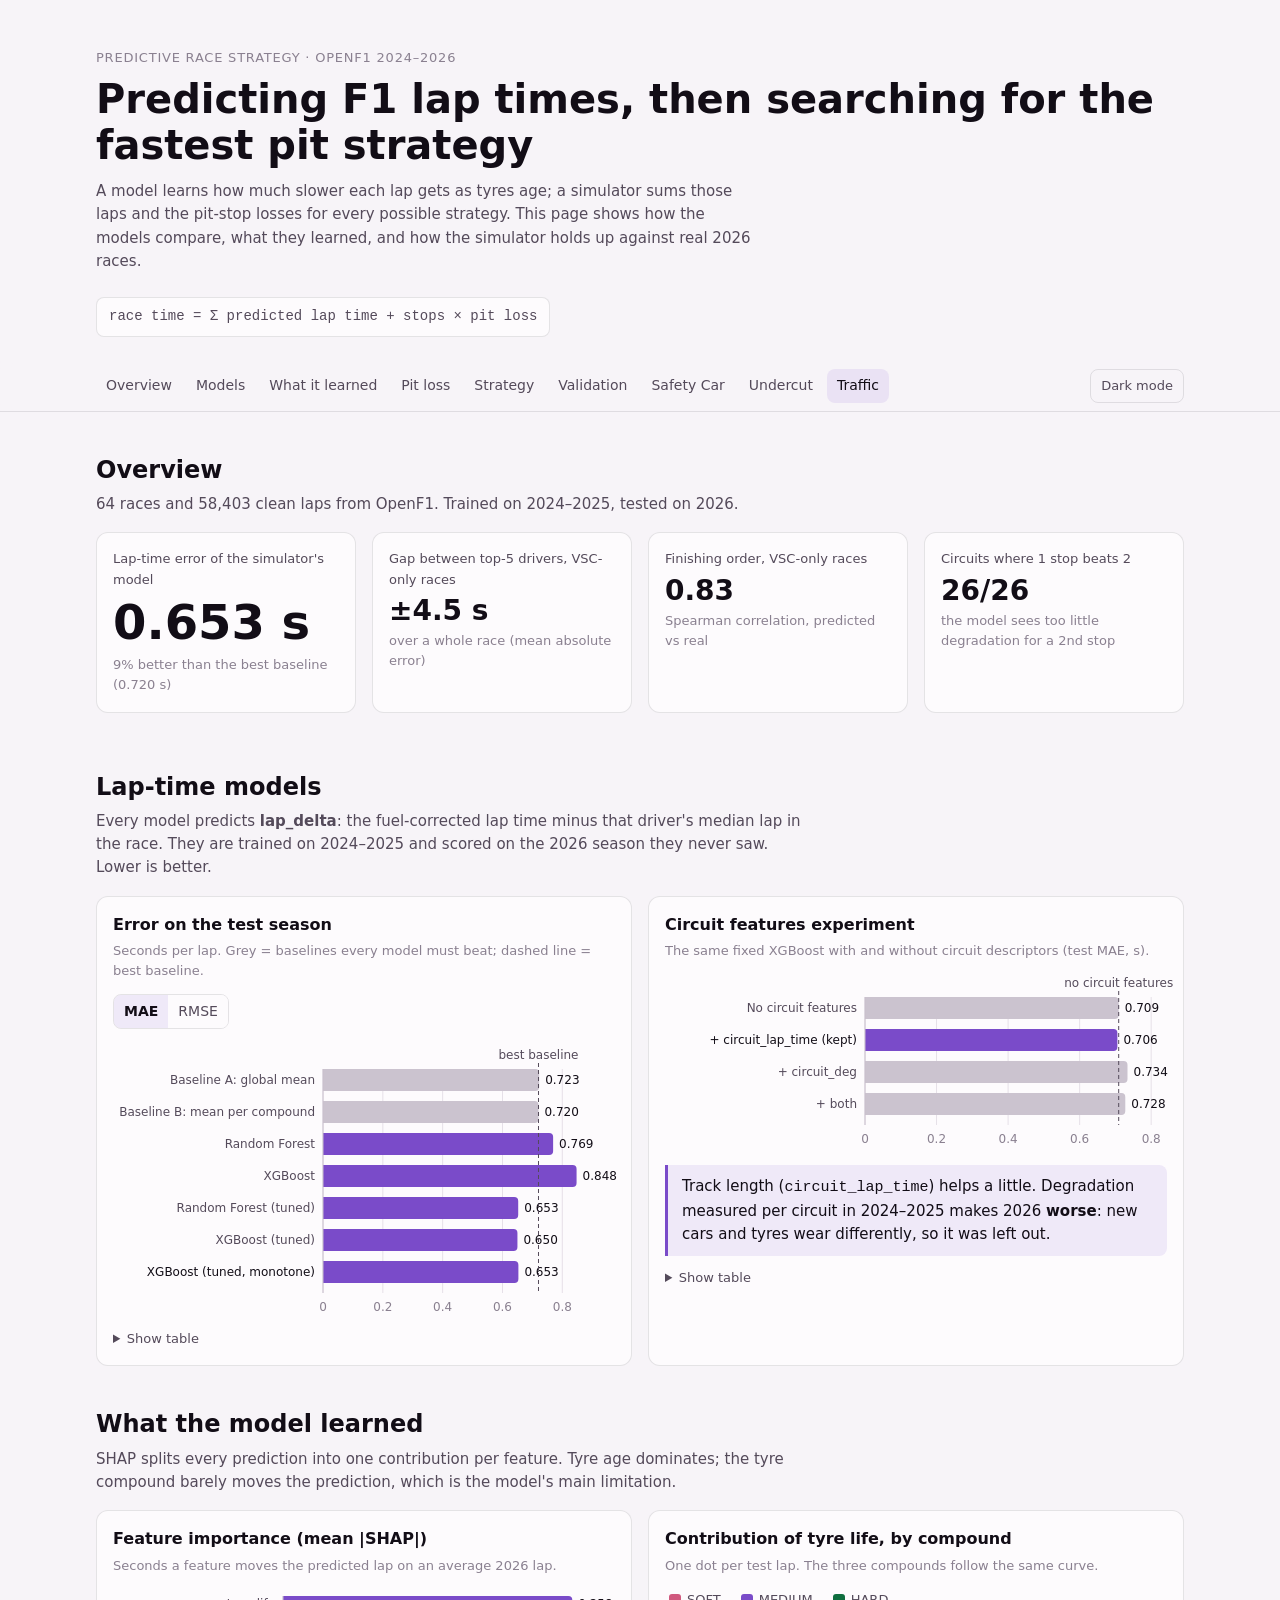
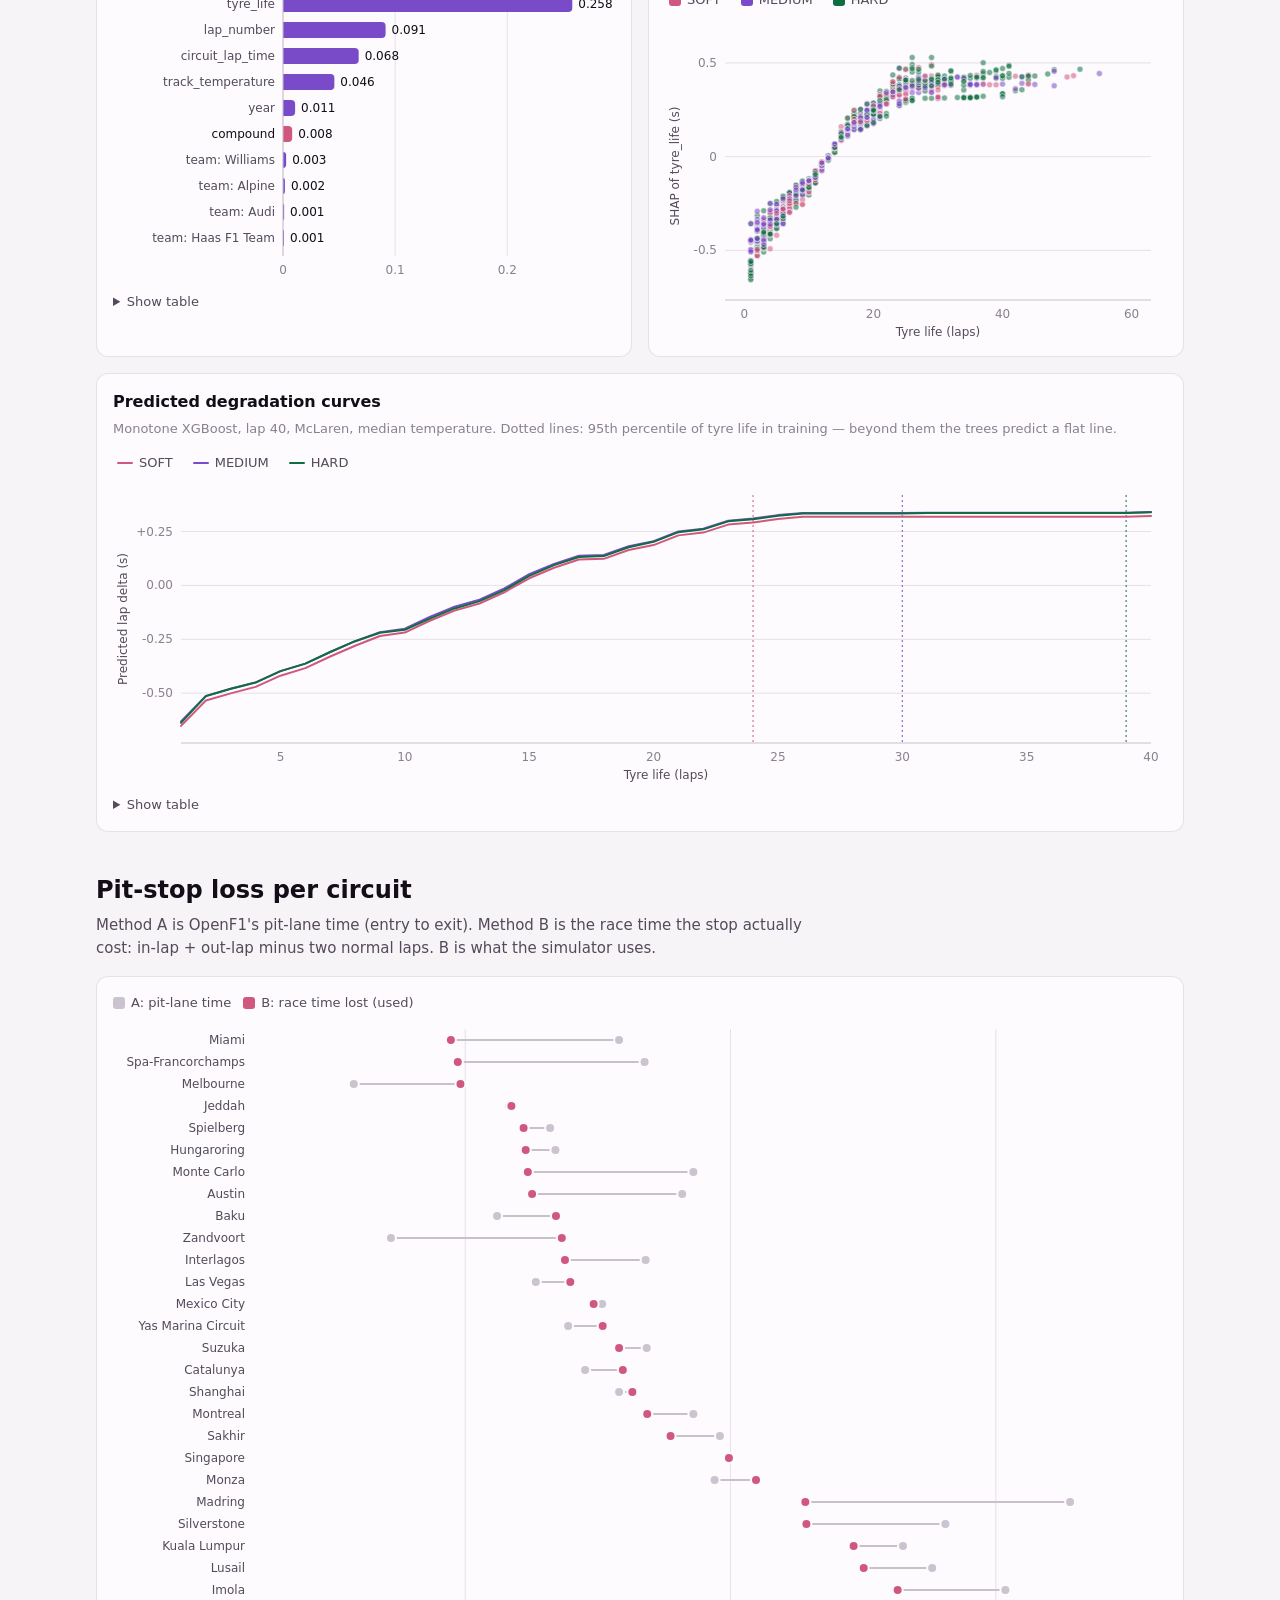
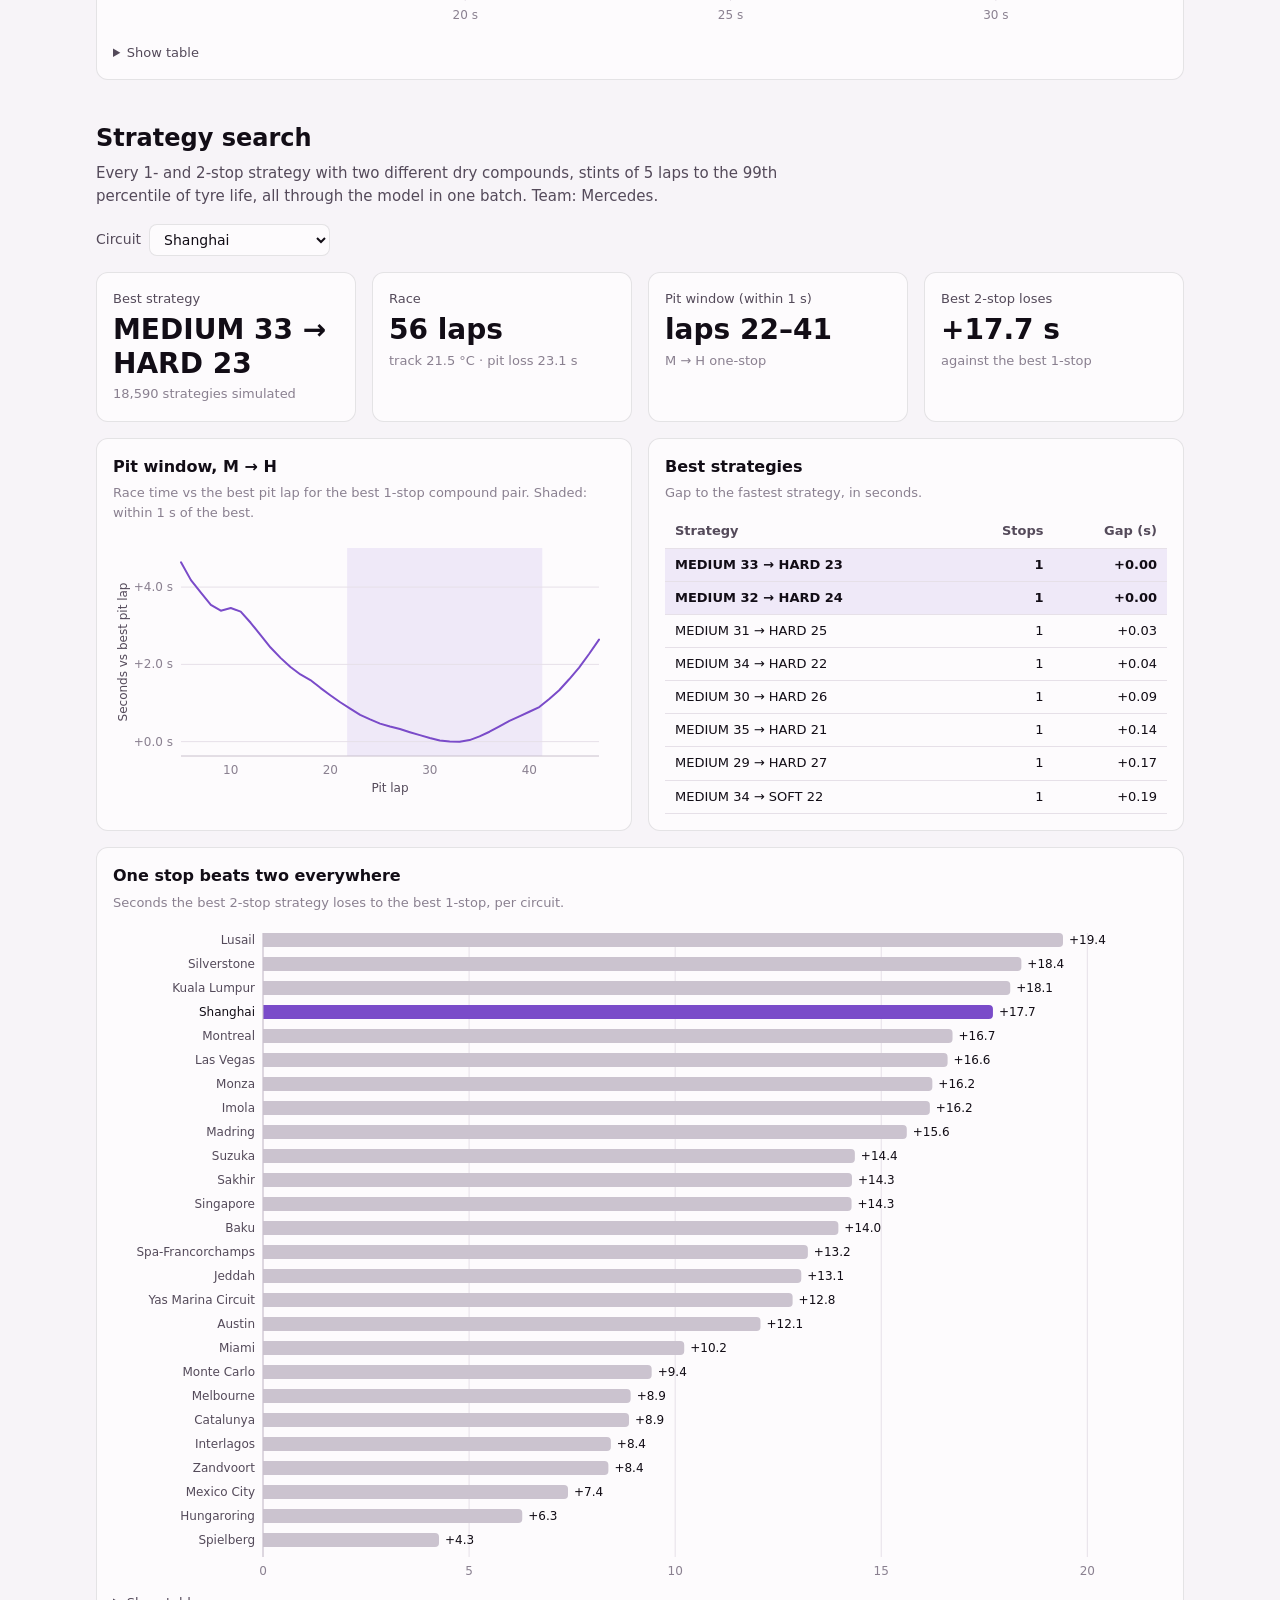
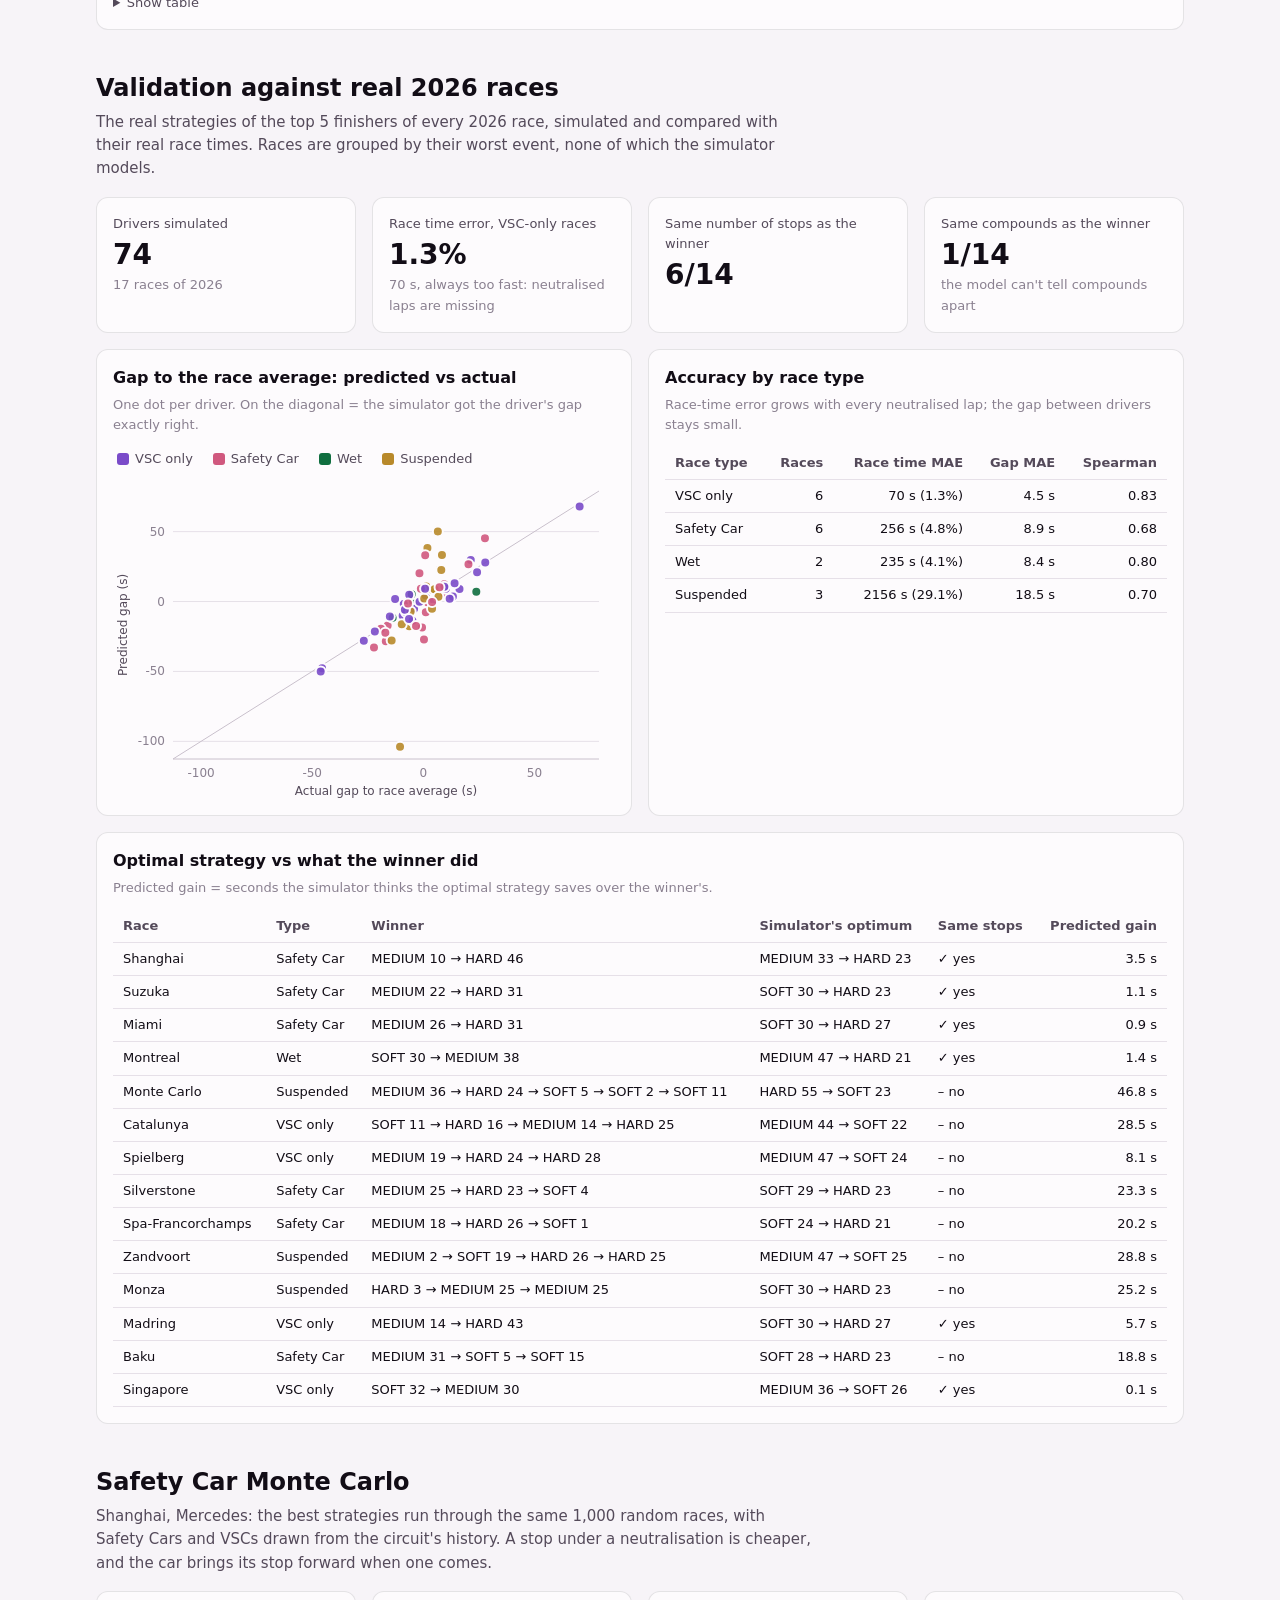
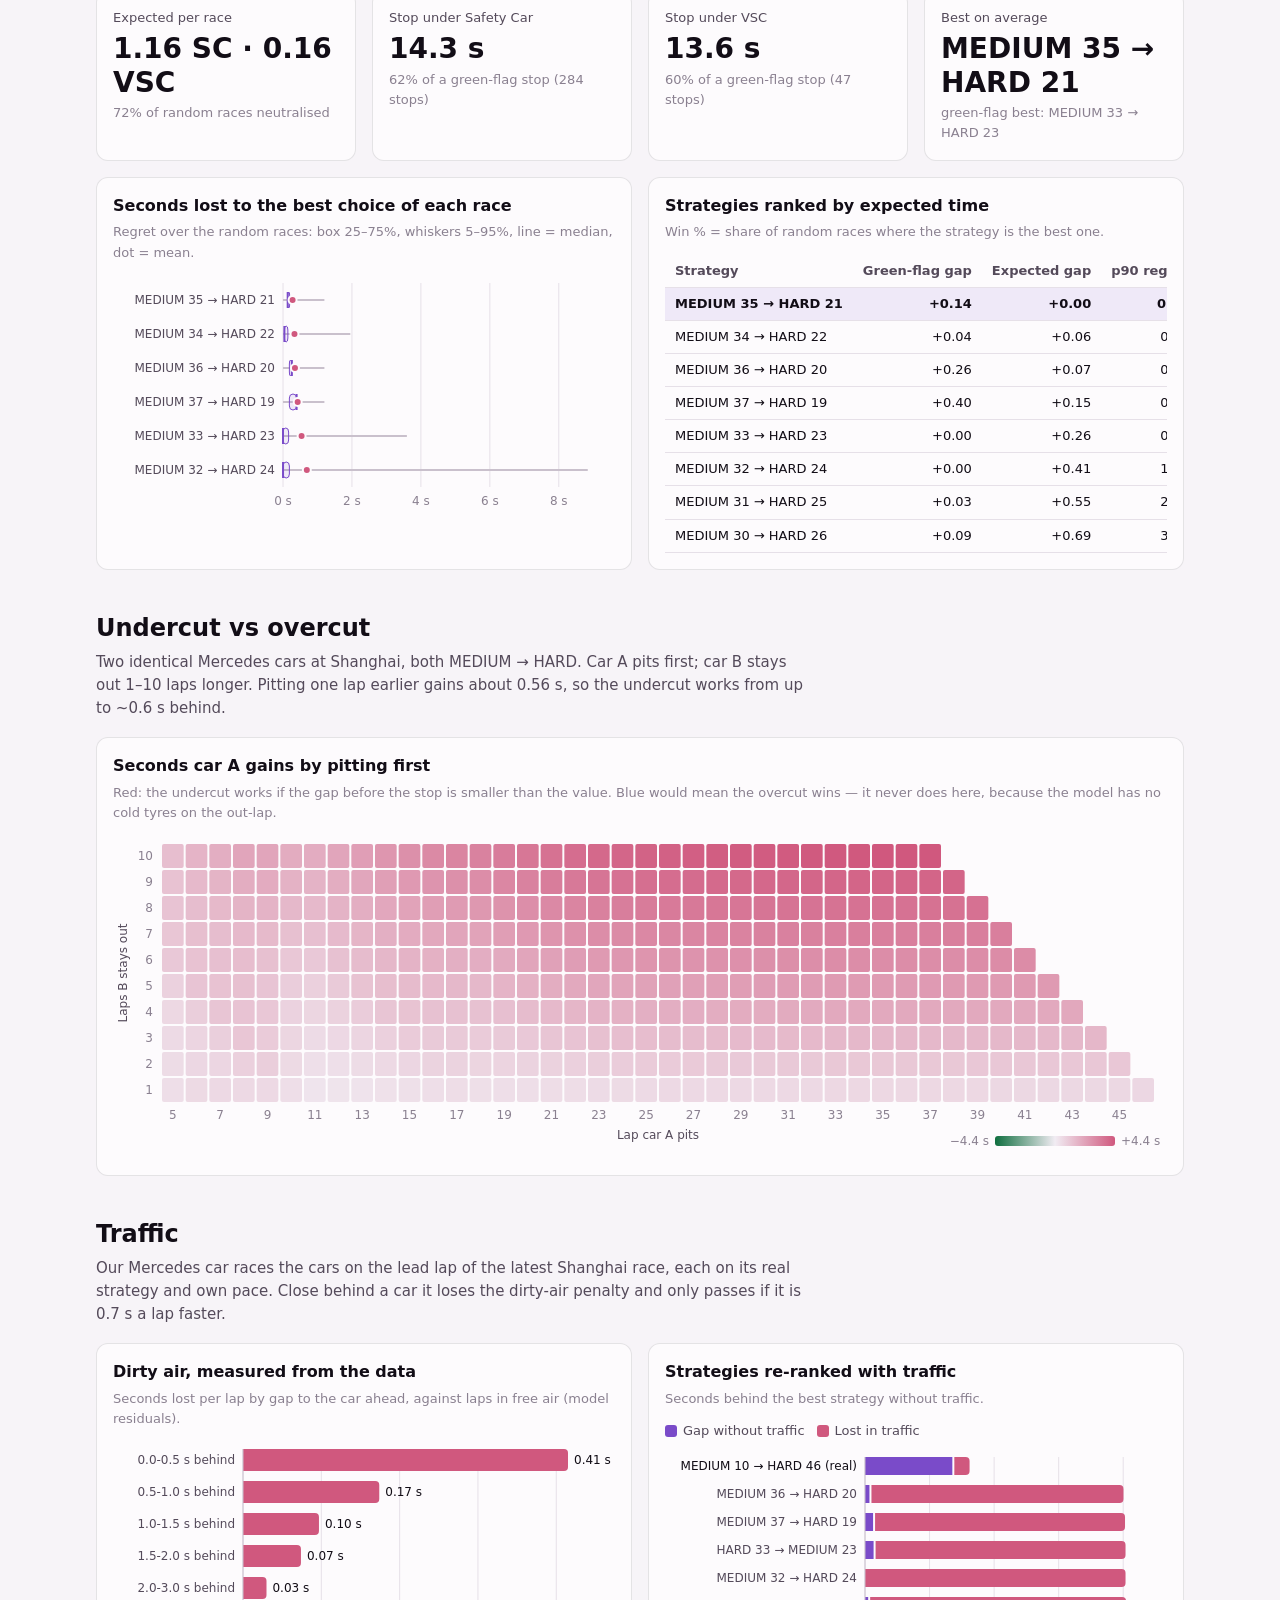
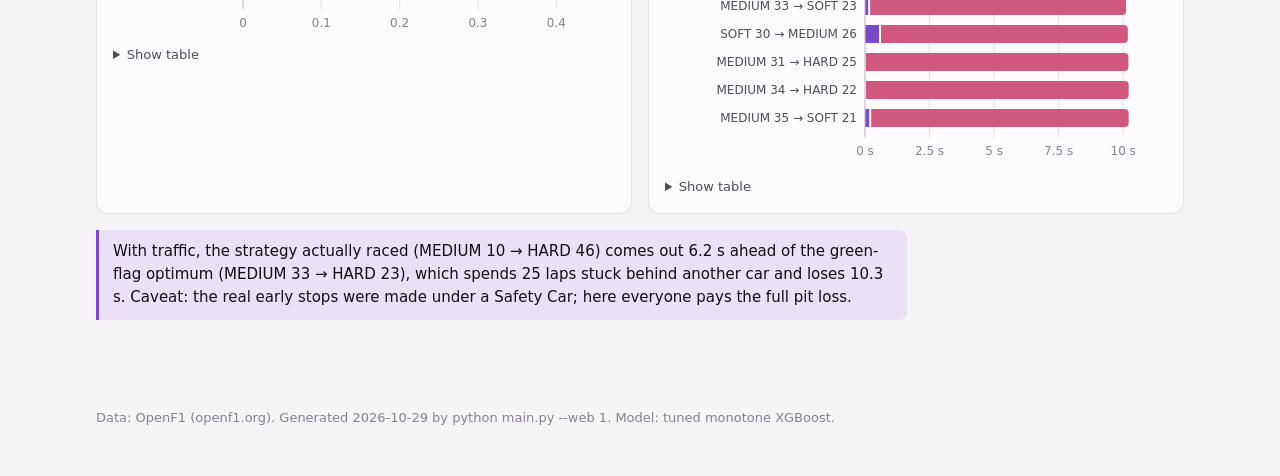
==== commit 860499d8: "Merge pull request #6 from anabbarbosa/development Front end update" ====
--- a/web/index.html
+++ b/web/index.html
@@ -5,82 +5,49 @@
   <meta name="viewport" content="width=device-width, initial-scale=1">
   <title>Race Strategy Results</title>
   <meta name="description" content="Machine learning lap-time models and pit-stop strategy simulation on OpenF1 data.">
-  <link rel="preconnect" href="https://fonts.googleapis.com">
-  <link rel="preconnect" href="https://fonts.gstatic.com" crossorigin>
-  <link rel="stylesheet" href="https://fonts.googleapis.com/css2?family=Big+Shoulders+Display:wght@700;800;900&family=IBM+Plex+Mono:wght@400;500;600&family=IBM+Plex+Sans:wght@400;500;600&display=swap">
   <link rel="stylesheet" href="style.css">
 </head>
 <body>
-  <div class="masthead">
-    <span class="brand">PRS — Predictive race strategy</span>
-    <span>OpenF1 · Train 2024–25 · Test 2026</span>
-  </div>
-
   <header class="hero">
-    <div class="hero-title">
-      <p class="eyebrow">Session · Results</p>
-      <h1>Predicting<br>F1 lap times</h1>
-    </div>
-    <div class="hero-side">
-      <div class="lights" role="img" aria-label="Five start lights, all lit">
-        <span></span><span></span><span></span><span></span><span></span>
-      </div>
-      <p class="lede">A model learns how much slower each lap gets as tyres age. A simulator adds up those laps and the
-        pit stops for every possible strategy, then gets checked against real 2026 races.</p>
-      <span class="equation">race time = Σ predicted lap time + stops × pit loss</span>
-    </div>
+    <p class="eyebrow">Predictive race strategy · OpenF1 2024–2026</p>
+    <h1>Predicting F1 lap times, then searching for the fastest pit strategy</h1>
+    <p class="lede">A model learns how much slower each lap gets as tyres age; a simulator sums those laps and the
+      pit-stop losses for every possible strategy. This page shows how the models compare, what they learned, and how
+      the simulator holds up against real 2026 races.</p>
+    <span class="equation">race time = Σ predicted lap time + stops × pit loss</span>
   </header>
-
-  <div class="kerb" aria-hidden="true"></div>
 
   <nav class="toc" aria-label="Sections">
     <div class="inner">
-      <a href="#overview"><span>01</span>Overview</a>
-      <a href="#models"><span>02</span>Models</a>
-      <a href="#explain"><span>03</span>What it learned</a>
-      <a href="#pit-loss"><span>04</span>Pit loss</a>
-      <a href="#strategy"><span>05</span>Strategy</a>
-      <a href="#validation"><span>06</span>Validation</a>
-      <a href="#safety-car"><span>07</span>Safety Car</a>
-      <a href="#undercut"><span>08</span>Undercut</a>
-      <a href="#traffic"><span>09</span>Traffic</a>
+      <a href="#overview">Overview</a>
+      <a href="#models">Models</a>
+      <a href="#explain">What it learned</a>
+      <a href="#pit-loss">Pit loss</a>
+      <a href="#strategy">Strategy</a>
+      <a href="#validation">Validation</a>
+      <a href="#safety-car">Safety Car</a>
+      <a href="#undercut">Undercut</a>
+      <a href="#traffic">Traffic</a>
       <button id="theme-toggle" type="button" aria-label="Toggle dark mode">Dark mode</button>
     </div>
   </nav>
 
   <main>
     <section id="overview">
-      <div class="sec-head">
-        <span class="sec-num">01</span>
-        <div>
-          <div class="signal">
-            <svg class="flag" viewBox="0 0 56 40" aria-hidden="true"><rect class="pole" x="0" y="0" width="3" height="40"></rect><path class="cloth green" d="M3 2 C16 -2 26 8 54 3 L54 29 C26 34 16 24 3 28 Z"></path></svg>
-            <span>Green flag · track clear</span>
-          </div>
-          <h2>Overview</h2>
-          <p class="section-intro" id="overview-intro"></p>
-        </div>
-      </div>
+      <h2>Overview</h2>
+      <p class="section-intro" id="overview-intro"></p>
       <div class="grid stats" id="overview-stats"></div>
     </section>
 
     <section id="models">
-      <div class="sec-head">
-        <span class="sec-num">02</span>
-        <div>
-          <div class="signal">
-            <svg class="flag" viewBox="0 0 56 40" aria-hidden="true"><rect class="pole" x="0" y="0" width="3" height="40"></rect><path class="cloth paper" d="M3 2 C16 -2 26 8 54 3 L54 29 C26 34 16 24 3 28 Z"></path><path class="cross" d="M3 2 L54 29 M54 3 L3 28"></path></svg>
-            <span>Qualifying · lower is faster</span>
-          </div>
-          <h2>Lap-time models</h2>
-          <p class="section-intro">Each model predicts <strong>lap_delta</strong>, the fuel-corrected lap time minus the
-            driver's race median. Trained on 2024–25, scored on the unseen 2026 season.</p>
-        </div>
-      </div>
+      <h2>Lap-time models</h2>
+      <p class="section-intro">Every model predicts <strong>lap_delta</strong>: the fuel-corrected lap time minus that
+        driver's median lap in the race. They are trained on 2024–2025 and scored on the 2026 season they never saw.
+        Lower is better.</p>
       <div class="grid two">
         <div class="card">
           <h3>Error on the test season</h3>
-          <p class="sub">Seconds per lap. Grey = baselines; dashed = best baseline.</p>
+          <p class="sub">Seconds per lap. Grey = baselines every model must beat; dashed line = best baseline.</p>
           <div class="controls">
             <div class="segmented" role="group" aria-label="Metric" id="metric-toggle">
               <button type="button" data-metric="mae" aria-pressed="true">MAE</button>
@@ -92,7 +59,7 @@
         </div>
         <div class="card">
           <h3>Circuit features experiment</h3>
-          <p class="sub">Same XGBoost, with and without circuit descriptors. Test MAE, s.</p>
+          <p class="sub">The same fixed XGBoost with and without circuit descriptors (test MAE, s).</p>
           <div class="chart" id="circuit-chart"></div>
           <p class="callout">Track length (<code>circuit_lap_time</code>) helps a little. Degradation measured per circuit in
             2024–2025 makes 2026 <strong>worse</strong>: new cars and tyres wear differently, so it was left out.</p>
@@ -102,35 +69,27 @@
     </section>
 
     <section id="explain">
-      <div class="sec-head">
-        <span class="sec-num">03</span>
-        <div>
-          <div class="signal">
-            <svg class="flag" viewBox="0 0 56 40" aria-hidden="true"><rect class="pole" x="0" y="0" width="3" height="40"></rect><path class="cloth ink" d="M3 2 C16 -2 26 8 54 3 L54 29 C26 34 16 24 3 28 Z"></path><path class="cloth paper" d="M3 2 C16 -2 26 8 54 3 L54 29 Z"></path></svg>
-            <span>Black &amp; white · under review</span>
-          </div>
-          <h2>What the model learned</h2>
-          <p class="section-intro">Tyre age dominates. The compound barely moves the prediction, which is the model's
-            main limitation.</p>
-        </div>
-      </div>
+      <h2>What the model learned</h2>
+      <p class="section-intro">SHAP splits every prediction into one contribution per feature. Tyre age dominates;
+        the tyre compound barely moves the prediction, which is the model's main limitation.</p>
       <div class="grid two">
         <div class="card">
           <h3>Feature importance (mean |SHAP|)</h3>
-          <p class="sub">Seconds per lap, on an average 2026 lap.</p>
+          <p class="sub">Seconds a feature moves the predicted lap on an average 2026 lap.</p>
           <div class="chart" id="shap-chart"></div>
           <div id="shap-table"></div>
         </div>
         <div class="card">
           <h3>Contribution of tyre life, by compound</h3>
-          <p class="sub">One dot per test lap. All three compounds follow the same curve.</p>
+          <p class="sub">One dot per test lap. The three compounds follow the same curve.</p>
           <ul class="legend" id="shap-legend"></ul>
           <div class="chart" id="shap-scatter"></div>
         </div>
       </div>
-      <div class="card spaced">
+      <div class="card" style="margin-top:16px">
         <h3>Predicted degradation curves</h3>
-        <p class="sub">Dotted: 95th percentile of tyre life in training. Past it the trees go flat.</p>
+        <p class="sub">Monotone XGBoost, lap 40, McLaren, median temperature. Dotted lines: 95th percentile of tyre life
+          in training — beyond them the trees predict a flat line.</p>
         <ul class="legend" id="deg-legend"></ul>
         <div class="chart" id="deg-chart"></div>
         <div id="deg-table"></div>
@@ -138,18 +97,9 @@
     </section>
 
     <section id="pit-loss">
-      <div class="sec-head">
-        <span class="sec-num">04</span>
-        <div>
-          <div class="signal">
-            <span class="board">PIT</span>
-            <span>Pit board · box this lap</span>
-          </div>
-          <h2>Pit-stop loss per circuit</h2>
-          <p class="section-intro">A is OpenF1's pit-lane time. B is what the stop really cost (in-lap + out-lap minus
-            two normal laps), and it is what the simulator uses.</p>
-        </div>
-      </div>
+      <h2>Pit-stop loss per circuit</h2>
+      <p class="section-intro">Method A is OpenF1's pit-lane time (entry to exit). Method B is the race time the stop
+        actually cost: in-lap + out-lap minus two normal laps. B is what the simulator uses.</p>
       <div class="card">
         <ul class="legend" id="pit-legend"></ul>
         <div class="chart" id="pit-chart"></div>
@@ -158,18 +108,9 @@
     </section>
 
     <section id="strategy">
-      <div class="sec-head">
-        <span class="sec-num">05</span>
-        <div>
-          <div class="signal">
-            <svg class="flag tyre" viewBox="0 0 40 40" aria-hidden="true"><circle class="t-rubber" cx="20" cy="20" r="19"></circle><circle class="t-band" cx="20" cy="20" r="13"></circle><circle class="t-rim" cx="20" cy="20" r="7"></circle></svg>
-            <span>Tyre call</span>
-          </div>
-          <h2>Strategy search</h2>
-          <p class="section-intro">Every 1- and 2-stop strategy with two dry compounds, run through the model in one
-            batch. Team: <span id="strategy-team"></span>.</p>
-        </div>
-      </div>
+      <h2>Strategy search</h2>
+      <p class="section-intro">Every 1- and 2-stop strategy with two different dry compounds, stints of 5 laps to the
+        99th percentile of tyre life, all through the model in one batch. Team: <span id="strategy-team"></span>.</p>
       <div class="controls">
         <label>Circuit <select id="circuit-select"></select></label>
       </div>
@@ -177,41 +118,32 @@
       <div class="grid two">
         <div class="card">
           <h3 id="window-title">Pit window</h3>
-          <p class="sub">Best 1-stop compound pair. Shaded: within 1 s of the best pit lap.</p>
+          <p class="sub">Race time vs the best pit lap for the best 1-stop compound pair. Shaded: within 1 s of the best.</p>
           <div class="chart" id="window-chart"></div>
         </div>
         <div class="card">
-          <h3>Timing tower</h3>
-          <p class="sub">Gap to the fastest strategy, s.</p>
+          <h3>Best strategies</h3>
+          <p class="sub">Gap to the fastest strategy, in seconds.</p>
           <div id="strategy-top"></div>
         </div>
       </div>
-      <div class="card spaced">
+      <div class="card" style="margin-top:16px">
         <h3>One stop beats two everywhere</h3>
-        <p class="sub">Seconds the best 2-stop loses, per circuit.</p>
+        <p class="sub">Seconds the best 2-stop strategy loses to the best 1-stop, per circuit.</p>
         <div class="chart" id="stops-chart"></div>
         <div id="stops-table"></div>
       </div>
     </section>
 
     <section id="validation">
-      <div class="sec-head">
-        <span class="sec-num">06</span>
-        <div>
-          <div class="signal">
-            <svg class="flag" viewBox="0 0 56 40" aria-hidden="true"><defs><pattern id="chq" width="10" height="10" patternUnits="userSpaceOnUse"><rect class="chq-a" width="10" height="10"></rect><rect class="chq-b" width="5" height="5"></rect><rect class="chq-b" x="5" y="5" width="5" height="5"></rect></pattern></defs><rect class="pole" x="0" y="0" width="3" height="40"></rect><path class="cloth" fill="url(#chq)" d="M3 2 C16 -2 26 8 54 3 L54 29 C26 34 16 24 3 28 Z"></path></svg>
-            <span>Chequered flag · real results</span>
-          </div>
-          <h2>Validation against real 2026 races</h2>
-          <p class="section-intro">The top 5 of every 2026 race, simulated with their real strategies. Races are grouped by
-            their worst event, which the simulator does not model.</p>
-        </div>
-      </div>
+      <h2>Validation against real 2026 races</h2>
+      <p class="section-intro">The real strategies of the top 5 finishers of every 2026 race, simulated and compared with
+        their real race times. Races are grouped by their worst event, none of which the simulator models.</p>
       <div class="grid stats" id="validation-stats"></div>
       <div class="grid two">
         <div class="card">
           <h3>Gap to the race average: predicted vs actual</h3>
-          <p class="sub">One dot per driver. On the diagonal = exactly right.</p>
+          <p class="sub">One dot per driver. On the diagonal = the simulator got the driver's gap exactly right.</p>
           <ul class="legend" id="validation-legend"></ul>
           <div class="chart" id="validation-chart"></div>
         </div>
@@ -221,82 +153,55 @@
           <div id="validation-table"></div>
         </div>
       </div>
-      <div class="card spaced">
+      <div class="card" style="margin-top:16px">
         <h3>Optimal strategy vs what the winner did</h3>
-        <p class="sub">Predicted gain = seconds the optimal strategy would have saved.</p>
+        <p class="sub">Predicted gain = seconds the simulator thinks the optimal strategy saves over the winner's.</p>
         <div id="optimal-table"></div>
       </div>
     </section>
 
     <section id="safety-car">
-      <div class="sec-head">
-        <span class="sec-num">07</span>
-        <div>
-          <div class="signal">
-            <svg class="flag" viewBox="0 0 56 40" aria-hidden="true"><rect class="pole" x="0" y="0" width="3" height="40"></rect><path class="cloth plum" d="M3 2 C16 -2 26 8 54 3 L54 29 C26 34 16 24 3 28 Z"></path></svg>
-            <span class="board sc">SC</span>
-          </div>
-          <h2>Safety Car Monte Carlo</h2>
-          <p class="section-intro" id="sc-intro"></p>
-        </div>
-      </div>
+      <h2>Safety Car Monte Carlo</h2>
+      <p class="section-intro" id="sc-intro"></p>
       <div class="grid stats" id="sc-stats"></div>
       <div class="grid two">
         <div class="card">
           <h3>Seconds lost to the best choice of each race</h3>
-          <p class="sub">Box 25–75%, whiskers 5–95%, line = median, dot = mean.</p>
+          <p class="sub">Regret over the random races: box 25–75%, whiskers 5–95%, line = median, dot = mean.</p>
           <div class="chart" id="sc-chart"></div>
         </div>
         <div class="card">
           <h3>Strategies ranked by expected time</h3>
-          <p class="sub">Win % = share of random races where it is the best.</p>
+          <p class="sub">Win % = share of random races where the strategy is the best one.</p>
           <div id="sc-table"></div>
         </div>
       </div>
     </section>
 
     <section id="undercut">
-      <div class="sec-head">
-        <span class="sec-num">08</span>
-        <div>
-          <div class="signal">
-            <span class="board small">P2 +1.4<br>BOX BOX</span>
-            <span>Pit board · pit first?</span>
-          </div>
-          <h2>Undercut vs overcut</h2>
-          <p class="section-intro" id="undercut-intro"></p>
-        </div>
-      </div>
+      <h2>Undercut vs overcut</h2>
+      <p class="section-intro" id="undercut-intro"></p>
       <div class="card">
         <h3>Seconds car A gains by pitting first</h3>
-        <p class="sub">The undercut works when the gap before the stop is below the value. The overcut never wins:
-          the model has no cold tyres on the out-lap.</p>
+        <p class="sub">Red: the undercut works if the gap before the stop is smaller than the value. Blue would mean
+          the overcut wins — it never does here, because the model has no cold tyres on the out-lap.</p>
         <div class="chart" id="undercut-chart"></div>
       </div>
     </section>
 
     <section id="traffic">
-      <div class="sec-head">
-        <span class="sec-num">09</span>
-        <div>
-          <div class="signal">
-            <svg class="flag" viewBox="0 0 56 40" aria-hidden="true"><rect class="pole" x="0" y="0" width="3" height="40"></rect><path class="cloth slate" d="M3 2 C16 -2 26 8 54 3 L54 29 C26 34 16 24 3 28 Z"></path></svg>
-            <span>Blue flag · let them through</span>
-          </div>
-          <h2>Traffic</h2>
-          <p class="section-intro" id="traffic-intro"></p>
-        </div>
-      </div>
+      <h2>Traffic</h2>
+      <p class="section-intro" id="traffic-intro"></p>
       <div class="grid two">
         <div class="card">
           <h3>Dirty air, measured from the data</h3>
-          <p class="sub">Seconds lost per lap vs free air, by gap to the car ahead.</p>
+          <p class="sub">Seconds lost per lap by gap to the car ahead, against laps in free air (model residuals).</p>
           <div class="chart" id="dirty-chart"></div>
           <div id="dirty-table"></div>
         </div>
         <div class="card">
           <h3>Strategies re-ranked with traffic</h3>
-          <p class="sub">Seconds behind the best free-air strategy.</p>
+          <p class="sub">Seconds behind the best strategy without traffic.</p>
           <ul class="legend" id="traffic-legend"></ul>
           <div class="chart" id="traffic-chart"></div>
           <div id="traffic-table"></div>
@@ -306,7 +211,6 @@
     </section>
   </main>
 
-  <div class="chequered" aria-hidden="true"></div>
   <footer id="footer"></footer>
   <div class="tooltip" id="tooltip" role="status" aria-live="polite"></div>
 
--- a/web/style.css
+++ b/web/style.css
@@ -1,92 +1,84 @@
-/* Timing-sheet palette: newsprint paper, black ink, signal red, slate blue, plum and dark green.
-   app.js reads these variables to colour the charts, so the names stay as they were. */
+/* Gothic palette: purple, rose, dark green and antique gold, validated for colour-blind separation and
+   contrast against both surfaces */
 :root {
-  --page: #edece7;
-  --surface: #f7f6f2;
-  --track: #e3e2dc;
-  --ink: #121212;
-  --ink-2: #4a4a46;
-  --muted: #66655f;
-  --grid: #d6d4cc;
-  --axis: #121212;
-  --border: #121212;
-  --hairline: #c8c6be;
-  --accent: #e5361b;
-  --accent-wash: rgba(229, 54, 27, 0.12);
-  --series-2: #5b4380;
-  --series-3: #4a6585;
-  --series-4: #0f6e3f;
-  --soft: #e5361b;
-  --medium: #4a6585;
-  --hard: #121212;
-  --neutral: #b9b7ae;
-  --div-neg: #4a6585;
-  --div-mid: #ecebe5;
-  --div-pos: #e5361b;
+  --page: #f7f4f8;
+  --surface: #fdfbfd;
+  --ink: #120d16;
+  --ink-2: #544a5a;
+  --muted: #8a8090;
+  --grid: #e6e0e8;
+  --axis: #c9c0cc;
+  --border: rgba(18, 13, 22, 0.10);
+  --accent: #7a4bc9;
+  --accent-wash: rgba(122, 75, 201, 0.10);
+  --series-2: #d0587e;
+  --series-3: #0f6e3f;
+  --series-4: #b8892a;
+  --soft: #d0587e;
+  --medium: #7a4bc9;
+  --hard: #0f6e3f;
+  --neutral: #cbc3cf;
+  --div-neg: #0f6e3f;
+  --div-mid: #f1ecf3;
+  --div-pos: #d0587e;
   --good: #0f6e3f;
-  --bad: #c22a12;
-  --display: "Big Shoulders Display", Impact, "Arial Narrow", sans-serif;
-  --mono: "IBM Plex Mono", ui-monospace, Consolas, monospace;
-  --font: "IBM Plex Sans", system-ui, -apple-system, "Segoe UI", sans-serif;
+  --bad: #c0365f;
+  --radius: 12px;
+  --font: system-ui, -apple-system, "Segoe UI", sans-serif;
   color-scheme: light;
 }
 
-/* Dark: the pit wall at night */
 @media (prefers-color-scheme: dark) {
   :root:not([data-theme="light"]) {
-    --page: #121211;
-    --surface: #1b1b19;
-    --track: #2a2a27;
-    --ink: #edece7;
-    --ink-2: #bdbbb3;
-    --muted: #8f8d85;
-    --grid: #2f2f2b;
-    --axis: #edece7;
-    --border: #edece7;
-    --hairline: #3a3a36;
-    --accent: #f0533a;
-    --accent-wash: rgba(240, 83, 58, 0.16);
-    --series-2: #8e74b8;
-    --series-3: #7f97b5;
-    --series-4: #3a9e68;
-    --soft: #f0533a;
-    --medium: #7f97b5;
-    --hard: #edece7;
-    --neutral: #55544e;
-    --div-neg: #7f97b5;
-    --div-mid: #2a2a27;
-    --div-pos: #f0533a;
-    --good: #3a9e68;
-    --bad: #f0533a;
+    --page: #0c090f;
+    --surface: #1b1720;
+    --ink: #f1ecf3;
+    --ink-2: #c7bccd;
+    --muted: #8f8496;
+    --grid: #2c2533;
+    --axis: #3d3445;
+    --border: rgba(255, 255, 255, 0.10);
+    --accent: #9b72e0;
+    --accent-wash: rgba(155, 114, 224, 0.16);
+    --series-2: #d4608a;
+    --series-3: #2a7d52;
+    --series-4: #ad8a2c;
+    --soft: #d4608a;
+    --medium: #9b72e0;
+    --hard: #2a7d52;
+    --neutral: #4d4454;
+    --div-neg: #2a7d52;
+    --div-mid: #3d3445;
+    --div-pos: #e66787;
+    --good: #3fae6e;
+    --bad: #e66787;
     color-scheme: dark;
   }
 }
 
 :root[data-theme="dark"] {
-  --page: #121211;
-  --surface: #1b1b19;
-  --track: #2a2a27;
-  --ink: #edece7;
-  --ink-2: #bdbbb3;
-  --muted: #8f8d85;
-  --grid: #2f2f2b;
-  --axis: #edece7;
-  --border: #edece7;
-  --hairline: #3a3a36;
-  --accent: #f0533a;
-  --accent-wash: rgba(240, 83, 58, 0.16);
-  --series-2: #8e74b8;
-  --series-3: #7f97b5;
-  --series-4: #3a9e68;
-  --soft: #f0533a;
-  --medium: #7f97b5;
-  --hard: #edece7;
-  --neutral: #55544e;
-  --div-neg: #7f97b5;
-  --div-mid: #2a2a27;
-  --div-pos: #f0533a;
-  --good: #3a9e68;
-  --bad: #f0533a;
+  --page: #0c090f;
+  --surface: #1b1720;
+  --ink: #f1ecf3;
+  --ink-2: #c7bccd;
+  --muted: #8f8496;
+  --grid: #2c2533;
+  --axis: #3d3445;
+  --border: rgba(255, 255, 255, 0.10);
+  --accent: #9b72e0;
+  --accent-wash: rgba(155, 114, 224, 0.16);
+  --series-2: #d4608a;
+  --series-3: #2a7d52;
+  --series-4: #ad8a2c;
+  --soft: #d4608a;
+  --medium: #9b72e0;
+  --hard: #2a7d52;
+  --neutral: #4d4454;
+  --div-neg: #2a7d52;
+  --div-mid: #3d3445;
+  --div-pos: #e66787;
+  --good: #3fae6e;
+  --bad: #e66787;
   color-scheme: dark;
 }
 
@@ -99,245 +91,127 @@
   font: 15px/1.55 var(--font);
 }
 
-a { color: var(--ink); }
-code { font-family: var(--mono); font-size: 0.92em; }
-
-/* ---------- masthead and hero ---------- */
-
-.masthead, header.hero, nav.toc .inner, main, footer {
-  max-width: 1280px;
+a { color: var(--accent); }
+
+header.hero {
+  max-width: 1120px;
   margin: 0 auto;
-  padding-left: 16px;
-  padding-right: 16px;
-}
-
-.masthead {
-  display: flex;
-  flex-wrap: wrap;
-  justify-content: space-between;
-  gap: 4px 24px;
-  padding-top: 16px;
-  padding-bottom: 14px;
-  border-bottom: 1px solid var(--border);
-  font: 13px var(--mono);
+  padding: 48px 16px 24px;
+}
+
+.eyebrow {
+  color: var(--muted);
+  font-size: 13px;
+  letter-spacing: 0.06em;
+  text-transform: uppercase;
+  margin: 0 0 8px;
+}
+
+h1 { font-size: clamp(28px, 4vw, 40px); line-height: 1.15; margin: 0 0 12px; }
+h2 { font-size: 24px; margin: 0 0 4px; }
+h3 { font-size: 16px; margin: 0 0 4px; }
+
+.lede { color: var(--ink-2); max-width: 70ch; margin: 0 0 24px; }
+
+.equation {
+  display: inline-block;
+  font-family: ui-monospace, Consolas, monospace;
+  font-size: 14px;
+  background: var(--surface);
+  border: 1px solid var(--border);
+  border-radius: 8px;
+  padding: 8px 12px;
   color: var(--ink-2);
 }
-
-.masthead .brand { color: var(--ink); font-weight: 600; letter-spacing: 0.08em; text-transform: uppercase; }
-
-header.hero {
-  display: flex;
-  flex-wrap: wrap;
-  align-items: flex-end;
-  gap: 32px 64px;
-  padding-top: 48px;
-  padding-bottom: 40px;
-}
-
-.hero-title { flex: 999 1 560px; min-width: 0; }
-.hero-side { flex: 1 1 320px; display: flex; flex-direction: column; gap: 20px; align-items: flex-start; }
-
-.eyebrow {
-  font: 12px var(--mono);
-  color: var(--ink-2);
-  letter-spacing: 0.08em;
-  text-transform: uppercase;
-  margin: 0 0 16px;
-}
-
-h1, h2, h3, .sec-num, .stat .value, .board {
-  font-family: var(--display);
-  text-transform: uppercase;
-  letter-spacing: 0.01em;
-}
-
-h1 { font-size: clamp(60px, 10vw, 160px); line-height: 0.86; font-weight: 900; margin: 0; }
-h2 { font-size: clamp(32px, 4vw, 44px); line-height: 1; font-weight: 800; margin: 6px 0 0; }
-h3 { font-size: 24px; line-height: 1.1; font-weight: 800; margin: 0 0 4px; }
-
-.lede { color: var(--ink-2); font-size: 17px; margin: 0; }
-
-.equation {
-  font: 14px var(--mono);
-  background: var(--ink);
-  color: var(--page);
-  padding: 12px 14px;
-}
-
-.lights { display: flex; gap: 8px; padding: 10px; background: #121212; }
-.lights span {
-  width: 24px;
-  height: 54px;
-  background:
-    radial-gradient(circle at 50% 38px, var(--accent) 0 10px, transparent 11px),
-    radial-gradient(circle at 50% 14px, #3a3a37 0 10px, transparent 11px),
-    #2a2a28;
-}
-
-.kerb {
-  height: 16px;
-  background: repeating-linear-gradient(90deg, var(--accent) 0 48px, var(--surface) 48px 96px);
-  border-top: 2px solid var(--border);
-  border-bottom: 2px solid var(--border);
-}
-
-/* ---------- section index ---------- */
 
 nav.toc {
   position: sticky;
   top: 0;
   z-index: 5;
-  background: var(--page);
+  background: color-mix(in srgb, var(--page) 92%, transparent);
+  backdrop-filter: blur(6px);
   border-bottom: 1px solid var(--border);
 }
 
-nav.toc .inner { display: flex; overflow-x: auto; align-items: stretch; scrollbar-width: thin; }
+nav.toc .inner {
+  max-width: 1120px;
+  margin: 0 auto;
+  padding: 8px 16px;
+  display: flex;
+  gap: 4px;
+  overflow-x: auto;
+  align-items: center;
+}
 
 nav.toc a {
-  display: inline-flex;
-  gap: 6px;
-  align-items: center;
-  color: var(--ink);
+  color: var(--ink-2);
   text-decoration: none;
-  padding: 12px;
+  padding: 6px 10px;
+  border-radius: 8px;
   white-space: nowrap;
-  font: 13px var(--mono);
-}
-
-nav.toc a span { color: var(--muted); }
-nav.toc a:hover, nav.toc a.active { background: var(--ink); color: var(--page); }
-nav.toc a:hover span, nav.toc a.active span { color: var(--accent); }
+  font-size: 14px;
+}
+
+nav.toc a:hover, nav.toc a.active { background: var(--accent-wash); color: var(--ink); }
 
 #theme-toggle {
-  margin: 6px 0 6px auto;
+  margin-left: auto;
   background: none;
   border: 1px solid var(--border);
-  color: var(--ink);
-  border-radius: 0;
+  color: var(--ink-2);
+  border-radius: 8px;
   padding: 6px 10px;
   cursor: pointer;
-  font: 12px var(--mono);
-  text-transform: uppercase;
-  letter-spacing: 0.06em;
+  font: inherit;
+  font-size: 13px;
   white-space: nowrap;
 }
 
-#theme-toggle:hover { background: var(--ink); color: var(--page); }
-
-/* ---------- sections ---------- */
-
-main { padding-bottom: 64px; }
-
-section { padding: 48px 0 8px; scroll-margin-top: 48px; border-top: 3px solid var(--border); margin-top: 40px; }
-section:first-child { border-top: 0; margin-top: 0; }
-
-.sec-head { display: flex; gap: 8px 28px; align-items: flex-start; margin-bottom: 24px; flex-wrap: wrap; }
-.sec-head > div { flex: 1 1 420px; min-width: 0; }
-.sec-num { font-size: clamp(72px, 9vw, 112px); line-height: 0.8; font-weight: 900; }
-
-.signal {
-  display: flex;
-  align-items: center;
-  gap: 10px;
-  font: 12px var(--mono);
-  letter-spacing: 0.08em;
-  text-transform: uppercase;
-  color: var(--ink-2);
-}
-
-.flag { width: 46px; height: 34px; flex: none; overflow: visible; }
-.flag.tyre { width: 34px; height: 34px; }
-.flag .pole { fill: var(--ink); }
-.flag .cloth { stroke: var(--ink); stroke-width: 2; }
-.flag .cross { stroke: #121212; stroke-width: 2; fill: none; }
-.flag .green { fill: #0f6e3f; }
-.flag .plum { fill: #5b4380; }
-.flag .slate { fill: #4a6585; }
-.flag .paper { fill: #f7f6f2; }
-.flag .ink { fill: #121212; }
-.flag .chq-a { fill: #f7f6f2; }
-.flag .chq-b { fill: #121212; }
-.t-rubber { fill: #121212; stroke: var(--ink); stroke-width: 1; }
-.t-band { fill: none; stroke: var(--accent); stroke-width: 4; }
-.t-rim { fill: #d6d4cc; }
-
-.board {
-  display: inline-block;
-  background: #121212;
-  color: #f7f6f2;
-  border: 3px solid var(--accent);
-  padding: 4px 10px 2px;
-  font-size: 26px;
-  font-weight: 900;
-  line-height: 1;
-  letter-spacing: 0.04em;
-}
-
-.board.sc { background: #5b4380; color: #fff; border-color: #121212; }
-.board.small { font: 600 11px/1.3 var(--mono); padding: 6px 8px; }
-
-.section-intro { color: var(--ink-2); max-width: 70ch; margin: 10px 0 0; }
-
-.grid { display: grid; gap: 24px; }
-.grid.two { grid-template-columns: repeat(auto-fit, minmax(min(100%, 460px), 1fr)); }
-.grid.stats {
-  grid-template-columns: repeat(auto-fit, minmax(min(100%, 220px), 1fr));
-  gap: 0;
-  border-top: 2px solid var(--border);
-  border-left: 1px solid var(--border);
-  margin-bottom: 24px;
-}
+main { max-width: 1120px; margin: 0 auto; padding: 0 16px 64px; }
+
+section { padding-top: 40px; scroll-margin-top: 48px; }
+
+.section-intro { color: var(--ink-2); max-width: 75ch; margin: 4px 0 16px; }
+
+.grid { display: grid; gap: 16px; }
+.grid.two { grid-template-columns: repeat(auto-fit, minmax(min(100%, 440px), 1fr)); }
+.grid.stats { grid-template-columns: repeat(auto-fit, minmax(min(100%, 200px), 1fr)); margin-bottom: 16px; }
 
 .card {
-  background: transparent;
-  border-top: 2px solid var(--border);
-  padding: 12px 0 0;
+  background: var(--surface);
+  border: 1px solid var(--border);
+  border-radius: var(--radius);
+  padding: 16px;
   min-width: 0;
 }
 
-.card.spaced { margin-top: 32px; }
-.card .sub { color: var(--muted); font-size: 13px; margin: 0 0 14px; }
-
-/* stats read as a timing tower: square cells, big condensed numbers */
-.stat.card {
-  border-top: 0;
-  border-right: 1px solid var(--border);
-  border-bottom: 1px solid var(--border);
-  padding: 16px 18px 20px;
-}
-
-.stat .label { font: 12px var(--mono); letter-spacing: 0.06em; text-transform: uppercase; color: var(--ink-2); }
-.stat .value { font-size: 60px; font-weight: 800; line-height: 1; margin: 8px 0 6px; }
-.stat .note { color: var(--ink-2); font-size: 13px; }
-.stat.hero { background: var(--ink); color: var(--page); }
-.stat.hero .label, .stat.hero .note { color: var(--page); opacity: 0.8; }
-.stat.hero .value { font-size: 76px; color: var(--accent); }
+.card .sub { color: var(--muted); font-size: 13px; margin: 0 0 12px; }
+
+.stat .label { color: var(--ink-2); font-size: 13px; }
+.stat .value { font-size: 28px; font-weight: 600; line-height: 1.2; margin: 4px 0; }
+.stat .note { color: var(--muted); font-size: 13px; }
+.stat.hero .value { font-size: 48px; }
 
 .delta-good { color: var(--good); }
 .delta-bad { color: var(--bad); }
-.stat.hero .delta-good, .stat.hero .delta-bad { color: var(--page); }
-
-/* ---------- charts ---------- */
 
 .chart { width: 100%; position: relative; }
 .chart svg { display: block; width: 100%; height: auto; overflow: visible; }
-.chart text { fill: var(--muted); font: 11px var(--mono); }
+.chart text { fill: var(--muted); font: 12px var(--font); }
 .chart .label-strong { fill: var(--ink); }
 .chart .label-2 { fill: var(--ink-2); }
 .chart .gridline { stroke: var(--grid); stroke-width: 1; }
-.chart .baseline { stroke: var(--axis); stroke-width: 2; }
+.chart .baseline { stroke: var(--axis); stroke-width: 1; }
 .chart .mark { transition: opacity 120ms; }
-.chart .mark:hover, .chart .mark:focus { opacity: 0.75; outline: none; }
+.chart .mark:hover, .chart .mark:focus { opacity: 0.8; outline: none; }
 .chart .dim { opacity: 0.25; }
 
 .legend {
   display: flex;
   flex-wrap: wrap;
-  gap: 4px 14px;
-  margin: 0 0 10px;
-  font: 12px var(--mono);
-  text-transform: uppercase;
-  letter-spacing: 0.04em;
+  gap: 4px 12px;
+  margin: 0 0 8px;
+  font-size: 13px;
   color: var(--ink-2);
   padding: 0;
   list-style: none;
@@ -351,103 +225,66 @@
   gap: 6px;
   background: none;
   border: 0;
-  padding: 4px 6px;
+  padding: 2px 4px;
   color: inherit;
   font: inherit;
-  text-transform: inherit;
-  letter-spacing: inherit;
   cursor: pointer;
-}
-
-.legend button:hover { background: var(--track); }
-.legend button[aria-pressed="false"] { opacity: 0.4; text-decoration: line-through; }
-.legend .key { width: 12px; height: 12px; display: inline-block; border: 1.5px solid var(--ink); }
-.legend .key.line { height: 3px; width: 18px; border: 0; }
-
-/* ---------- controls ---------- */
+  border-radius: 6px;
+}
+
+.legend button:hover { background: var(--accent-wash); }
+.legend button[aria-pressed="false"] { opacity: 0.4; }
+.legend .key { width: 12px; height: 12px; border-radius: 3px; display: inline-block; }
+.legend .key.line { height: 2px; width: 16px; border-radius: 1px; }
 
 .controls { display: flex; flex-wrap: wrap; gap: 8px 16px; align-items: center; margin: 0 0 16px; }
-.controls label {
-  color: var(--ink-2);
-  font: 12px var(--mono);
-  text-transform: uppercase;
-  letter-spacing: 0.06em;
-  display: flex;
-  gap: 10px;
-  align-items: center;
-}
+.controls label { color: var(--ink-2); font-size: 14px; display: flex; gap: 8px; align-items: center; }
 
 select, .segmented button {
-  font: 13px var(--mono);
+  font: inherit;
+  font-size: 14px;
   color: var(--ink);
   background: var(--surface);
-  border: 2px solid var(--border);
-  border-radius: 0;
-  padding: 8px 10px;
-}
-
-.segmented { display: inline-flex; border: 1px solid var(--border); }
-.segmented button { border: 0; cursor: pointer; color: var(--ink); background: transparent; padding: 6px 12px; }
-.segmented button[aria-pressed="true"] { background: var(--ink); color: var(--page); }
-
-/* ---------- tables ---------- */
+  border: 1px solid var(--border);
+  border-radius: 8px;
+  padding: 6px 10px;
+}
+
+.segmented { display: inline-flex; border: 1px solid var(--border); border-radius: 8px; overflow: hidden; }
+.segmented button { border: 0; border-radius: 0; cursor: pointer; color: var(--ink-2); }
+.segmented button[aria-pressed="true"] { background: var(--accent-wash); color: var(--ink); font-weight: 600; }
 
 details.table-view { margin-top: 12px; }
-details.table-view summary {
-  cursor: pointer;
-  font: 12px var(--mono);
-  text-transform: uppercase;
-  letter-spacing: 0.06em;
-  color: var(--ink-2);
-}
-
+details.table-view summary { cursor: pointer; color: var(--ink-2); font-size: 13px; }
 .table-wrap { overflow-x: auto; margin-top: 8px; }
 
 table { border-collapse: collapse; width: 100%; font-size: 13px; }
-th, td { text-align: left; padding: 8px 10px; border-bottom: 1px solid var(--hairline); white-space: nowrap; }
-th {
-  font: 500 11px var(--mono);
-  letter-spacing: 0.08em;
-  text-transform: uppercase;
-  color: var(--ink-2);
-  border-bottom: 2px solid var(--border);
-}
-td.num, th.num { text-align: right; font-family: var(--mono); font-variant-numeric: tabular-nums; }
-tr.highlight td { background: var(--ink); color: var(--page); font-weight: 600; }
-
-/* ---------- team radio ---------- */
+th, td { text-align: left; padding: 6px 10px; border-bottom: 1px solid var(--grid); white-space: nowrap; }
+th { color: var(--ink-2); font-weight: 600; }
+td.num, th.num { text-align: right; font-variant-numeric: tabular-nums; }
+tr.highlight td { background: var(--accent-wash); font-weight: 600; }
 
 .callout {
-  border: 2px solid var(--border);
-  background: var(--surface);
-  padding: 14px 16px;
+  border-left: 3px solid var(--accent);
+  background: var(--accent-wash);
+  padding: 10px 14px;
+  border-radius: 0 8px 8px 0;
   color: var(--ink);
-  margin: 20px 0 0;
+  margin: 16px 0 0;
   max-width: 85ch;
 }
-
-.callout::before {
-  content: "Team radio";
-  display: block;
-  font: 600 11px var(--mono);
-  letter-spacing: 0.1em;
-  text-transform: uppercase;
-  color: var(--accent);
-  margin-bottom: 4px;
-}
-
-.callout:empty { display: none; }
-
-/* ---------- tooltip ---------- */
 
 .tooltip {
   position: fixed;
   pointer-events: none;
   z-index: 20;
-  background: var(--ink);
-  color: var(--page);
+  background: var(--surface);
+  color: var(--ink);
+  border: 1px solid var(--border);
+  border-radius: 8px;
+  box-shadow: 0 4px 16px rgba(0, 0, 0, 0.12);
   padding: 8px 10px;
-  font: 12px var(--mono);
+  font-size: 13px;
   min-width: 120px;
   max-width: 280px;
   opacity: 0;
@@ -455,22 +292,10 @@
 }
 
 .tooltip.show { opacity: 1; }
-.tooltip .t-title { opacity: 0.7; margin-bottom: 4px; }
+.tooltip .t-title { color: var(--ink-2); margin-bottom: 4px; }
 .tooltip .t-row { display: flex; align-items: center; gap: 8px; }
 .tooltip .t-row strong { font-variant-numeric: tabular-nums; }
-.tooltip .t-key { width: 12px; height: 3px; flex: none; }
-.tooltip .t-name { opacity: 0.75; }
-
-/* ---------- finish ---------- */
-
-.chequered {
-  height: 64px;
-  margin-top: 24px;
-  border-top: 3px solid var(--border);
-  border-bottom: 3px solid var(--border);
-  background-color: #f7f6f2;
-  background-image: repeating-conic-gradient(#121212 0 25%, #f7f6f2 0 50%);
-  background-size: 24px 24px;
-}
-
-footer { padding-top: 20px; padding-bottom: 48px; color: var(--ink-2); font: 12px var(--mono); }
+.tooltip .t-key { width: 12px; height: 2px; border-radius: 1px; flex: none; }
+.tooltip .t-name { color: var(--ink-2); }
+
+footer { max-width: 1120px; margin: 0 auto; padding: 24px 16px 48px; color: var(--muted); font-size: 13px; }
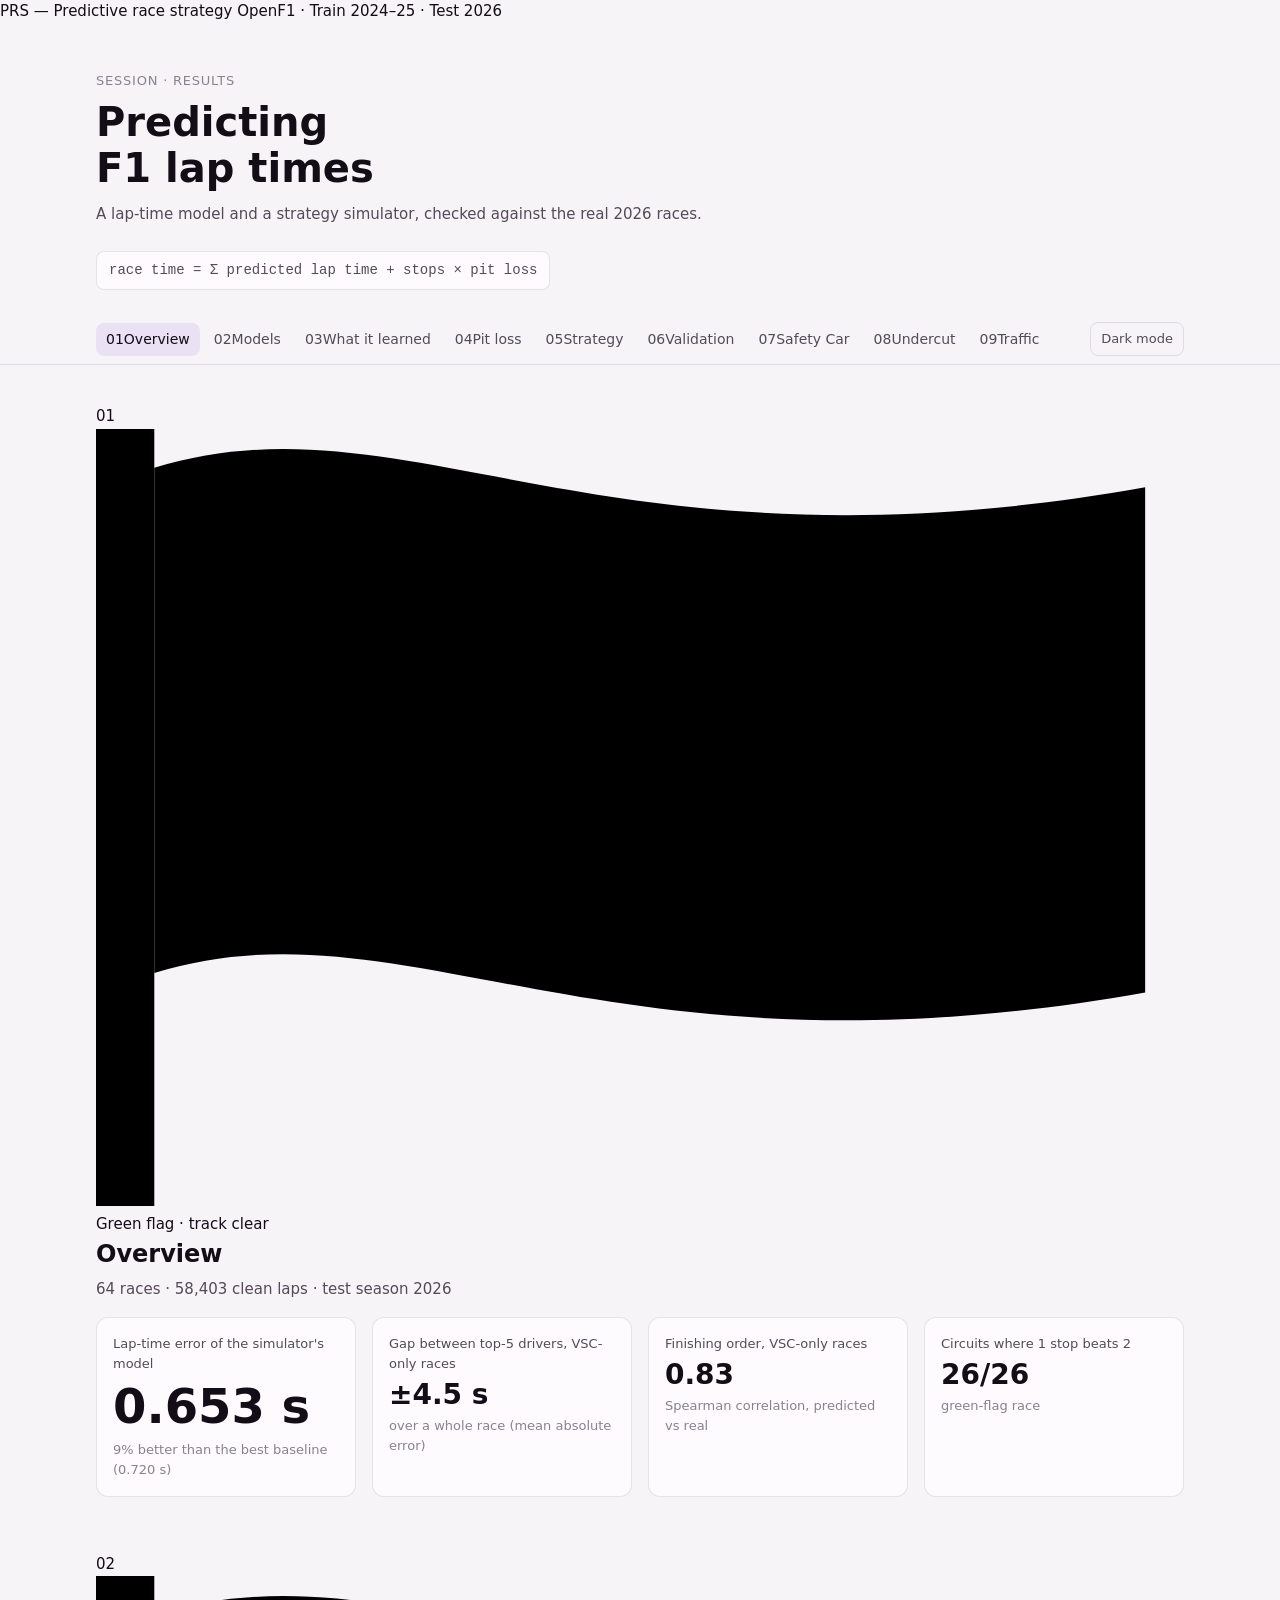
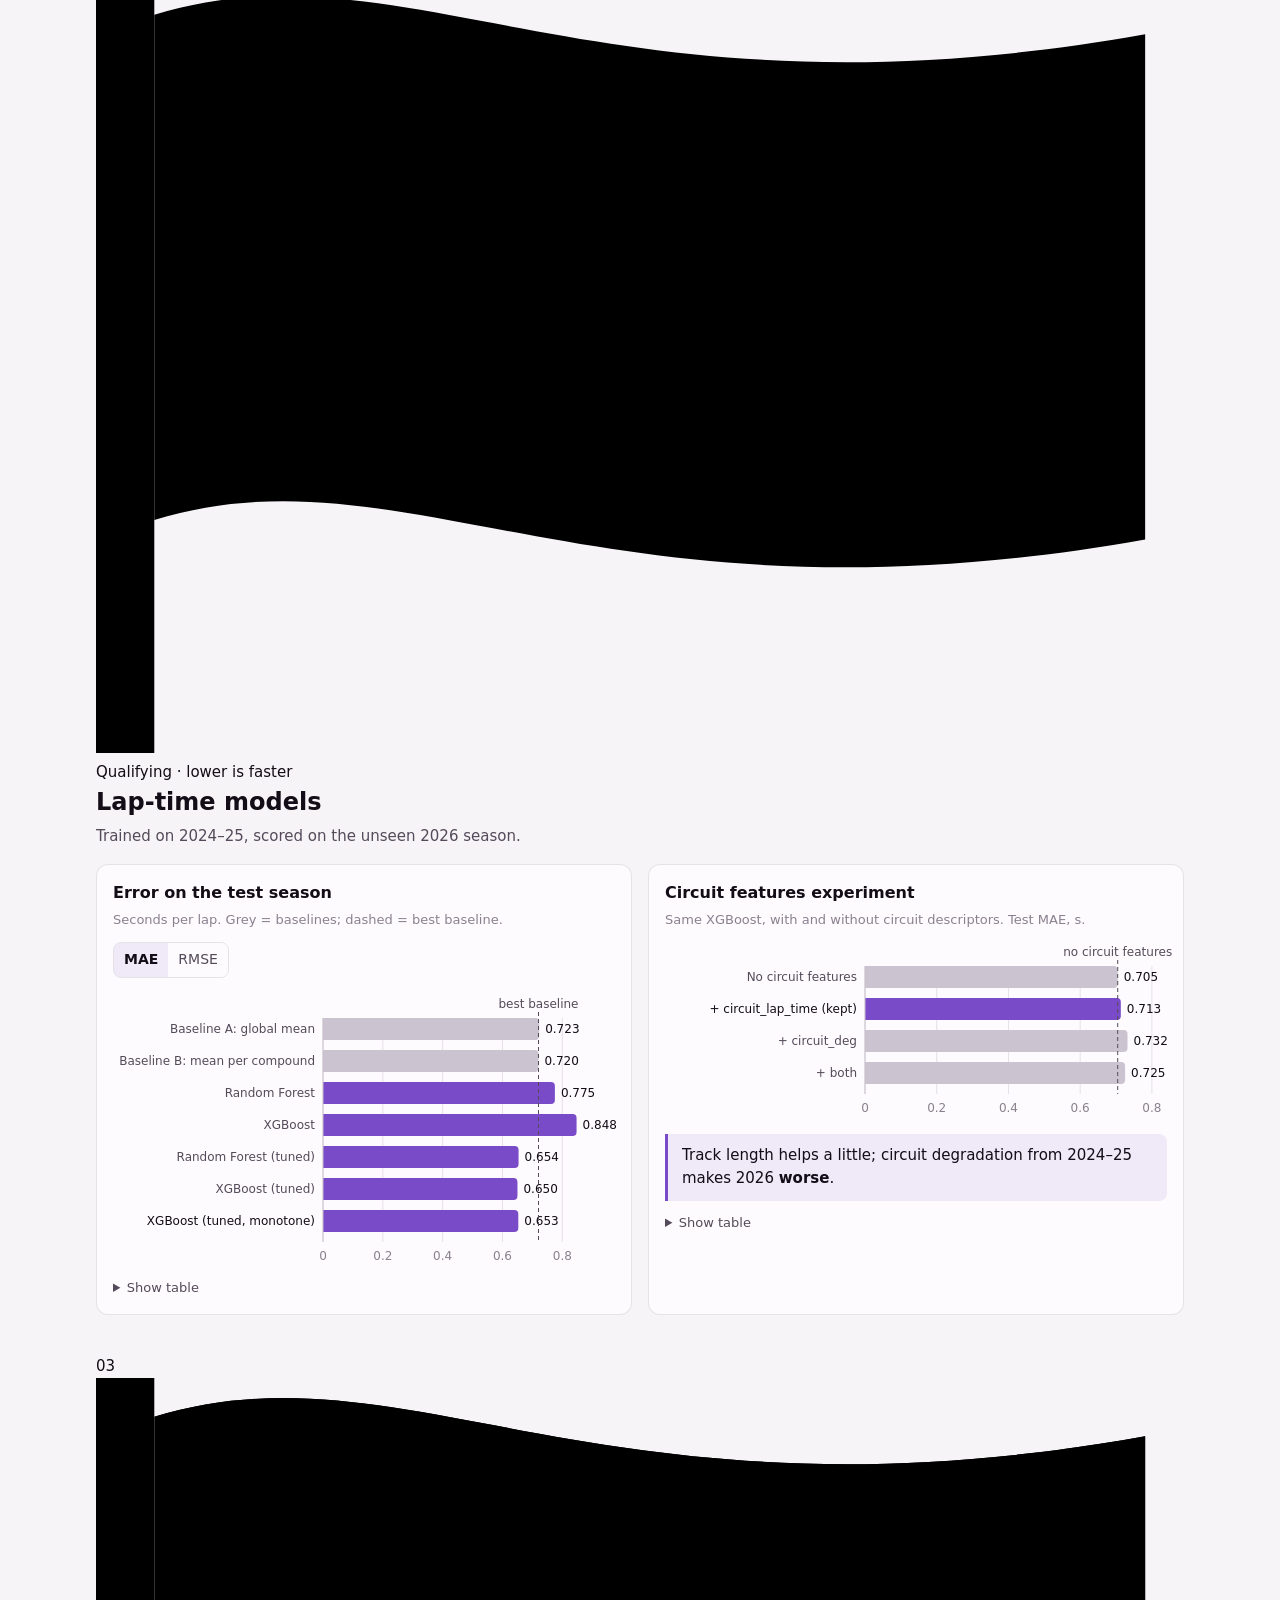
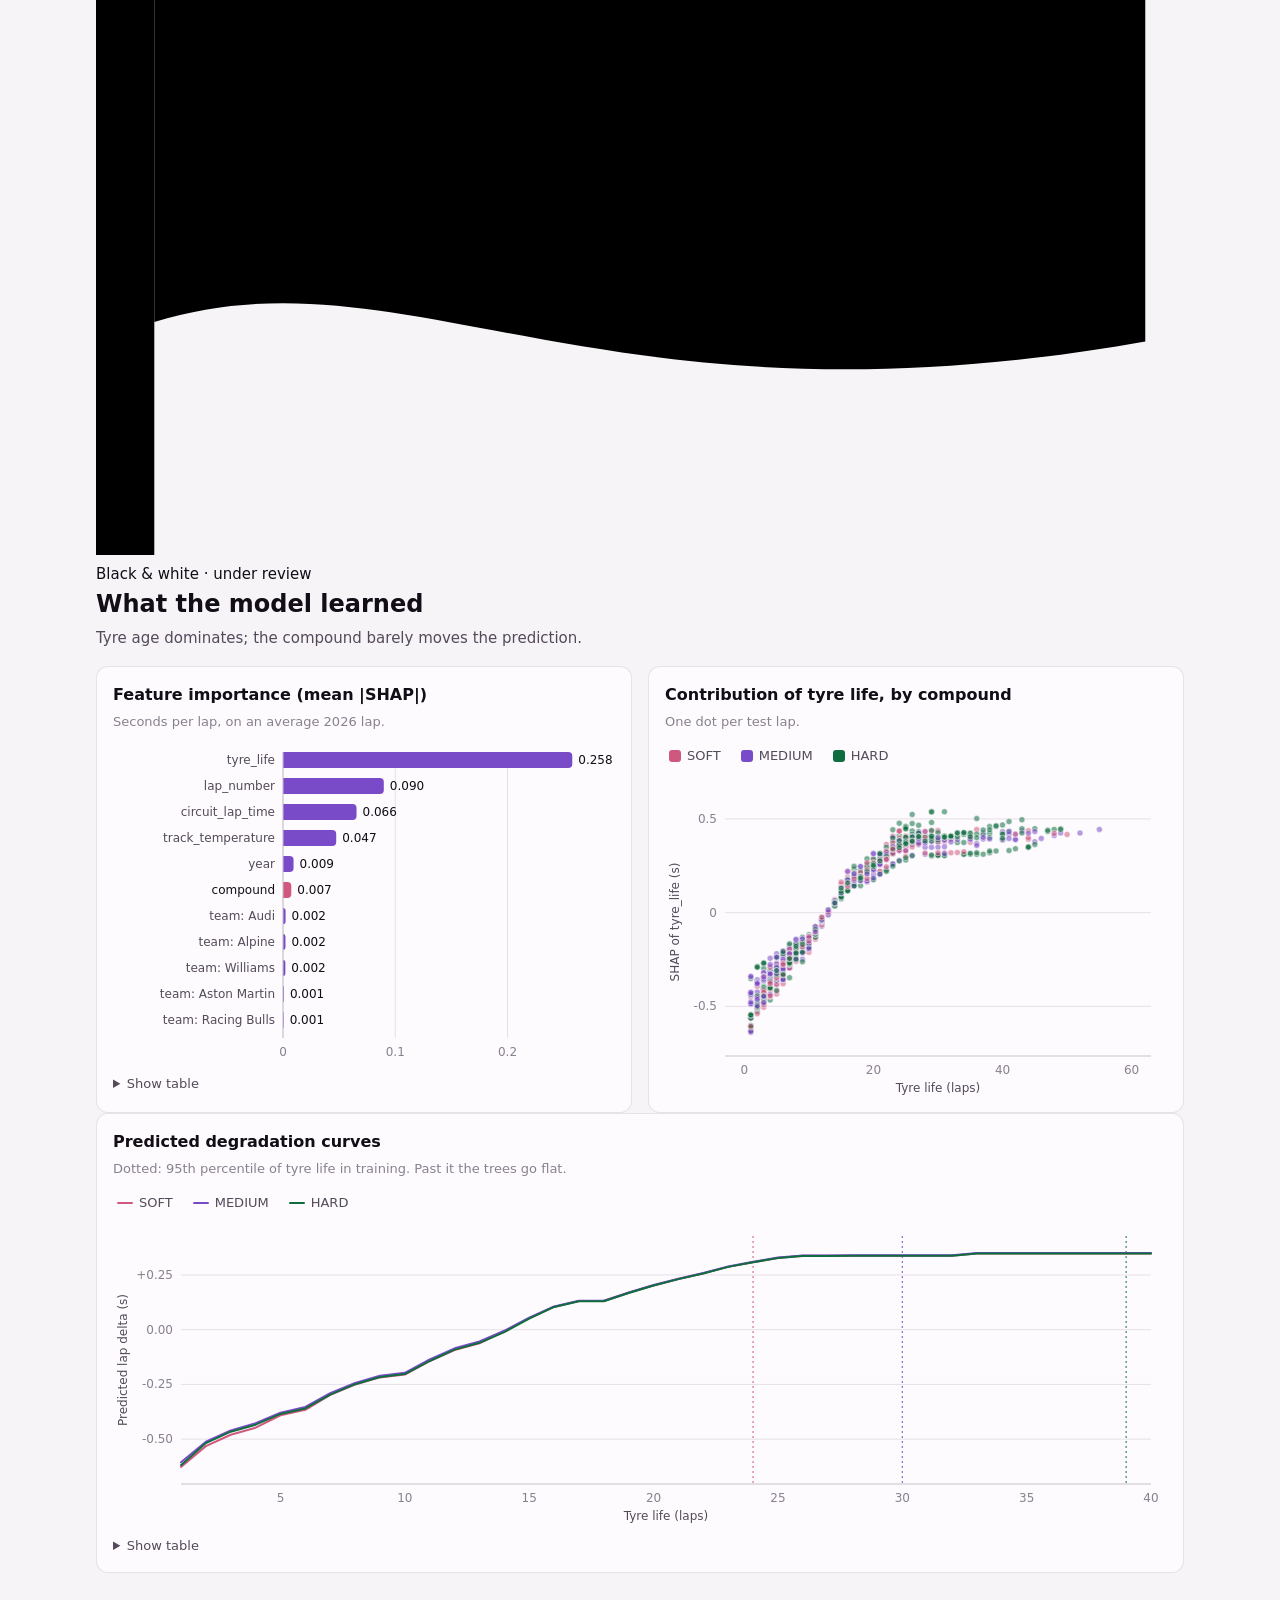
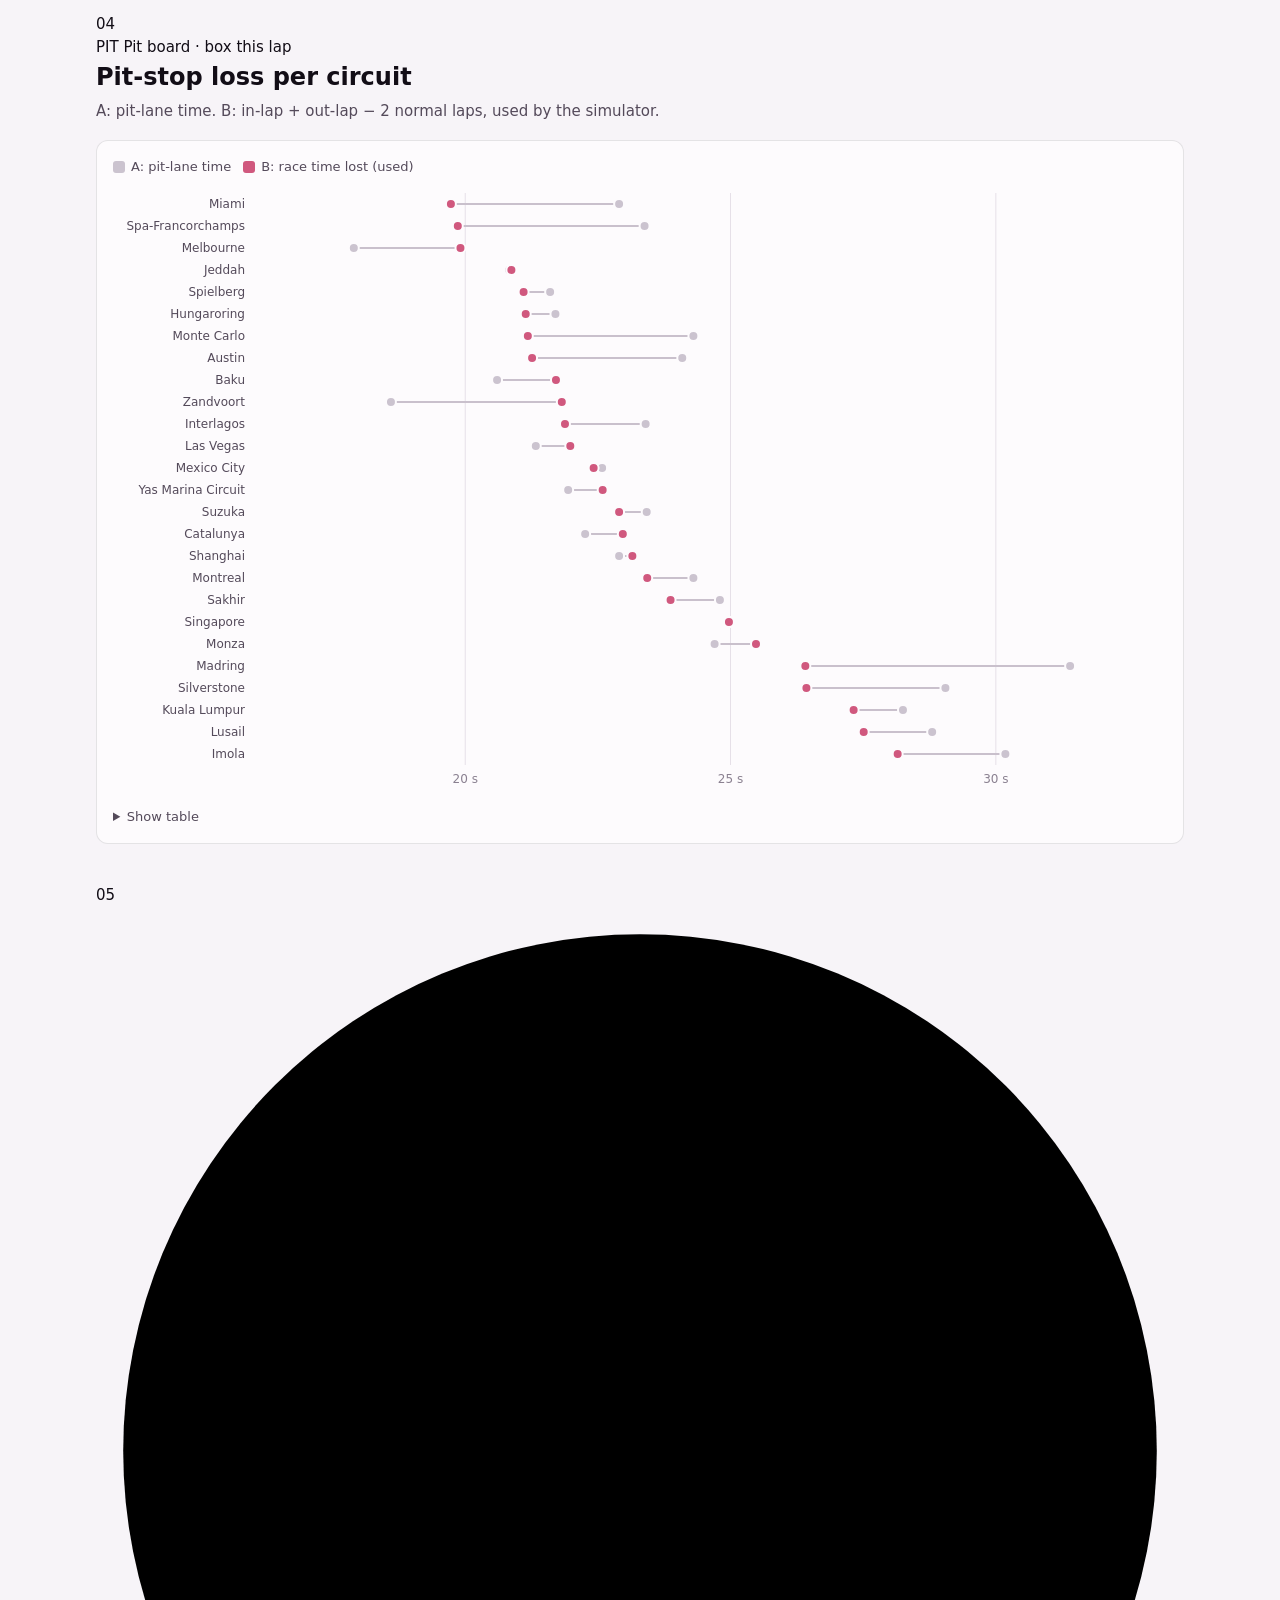
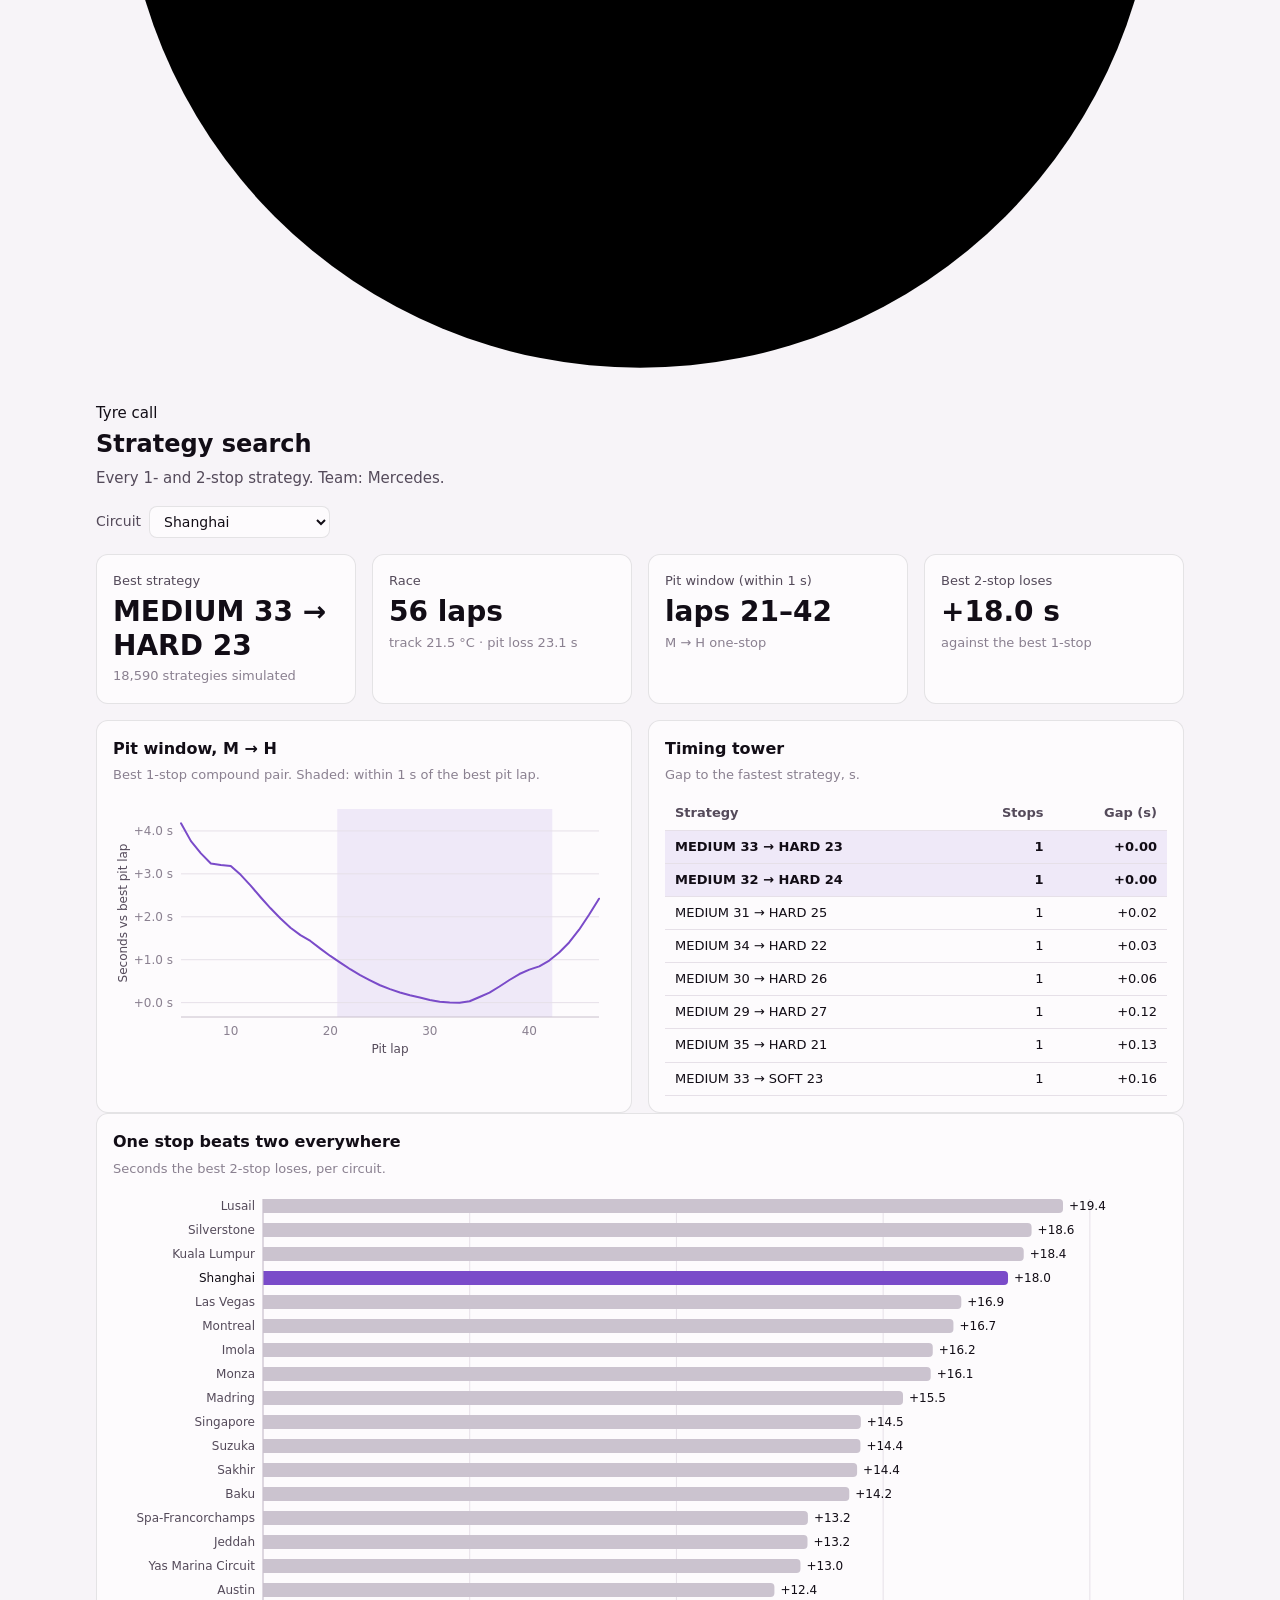
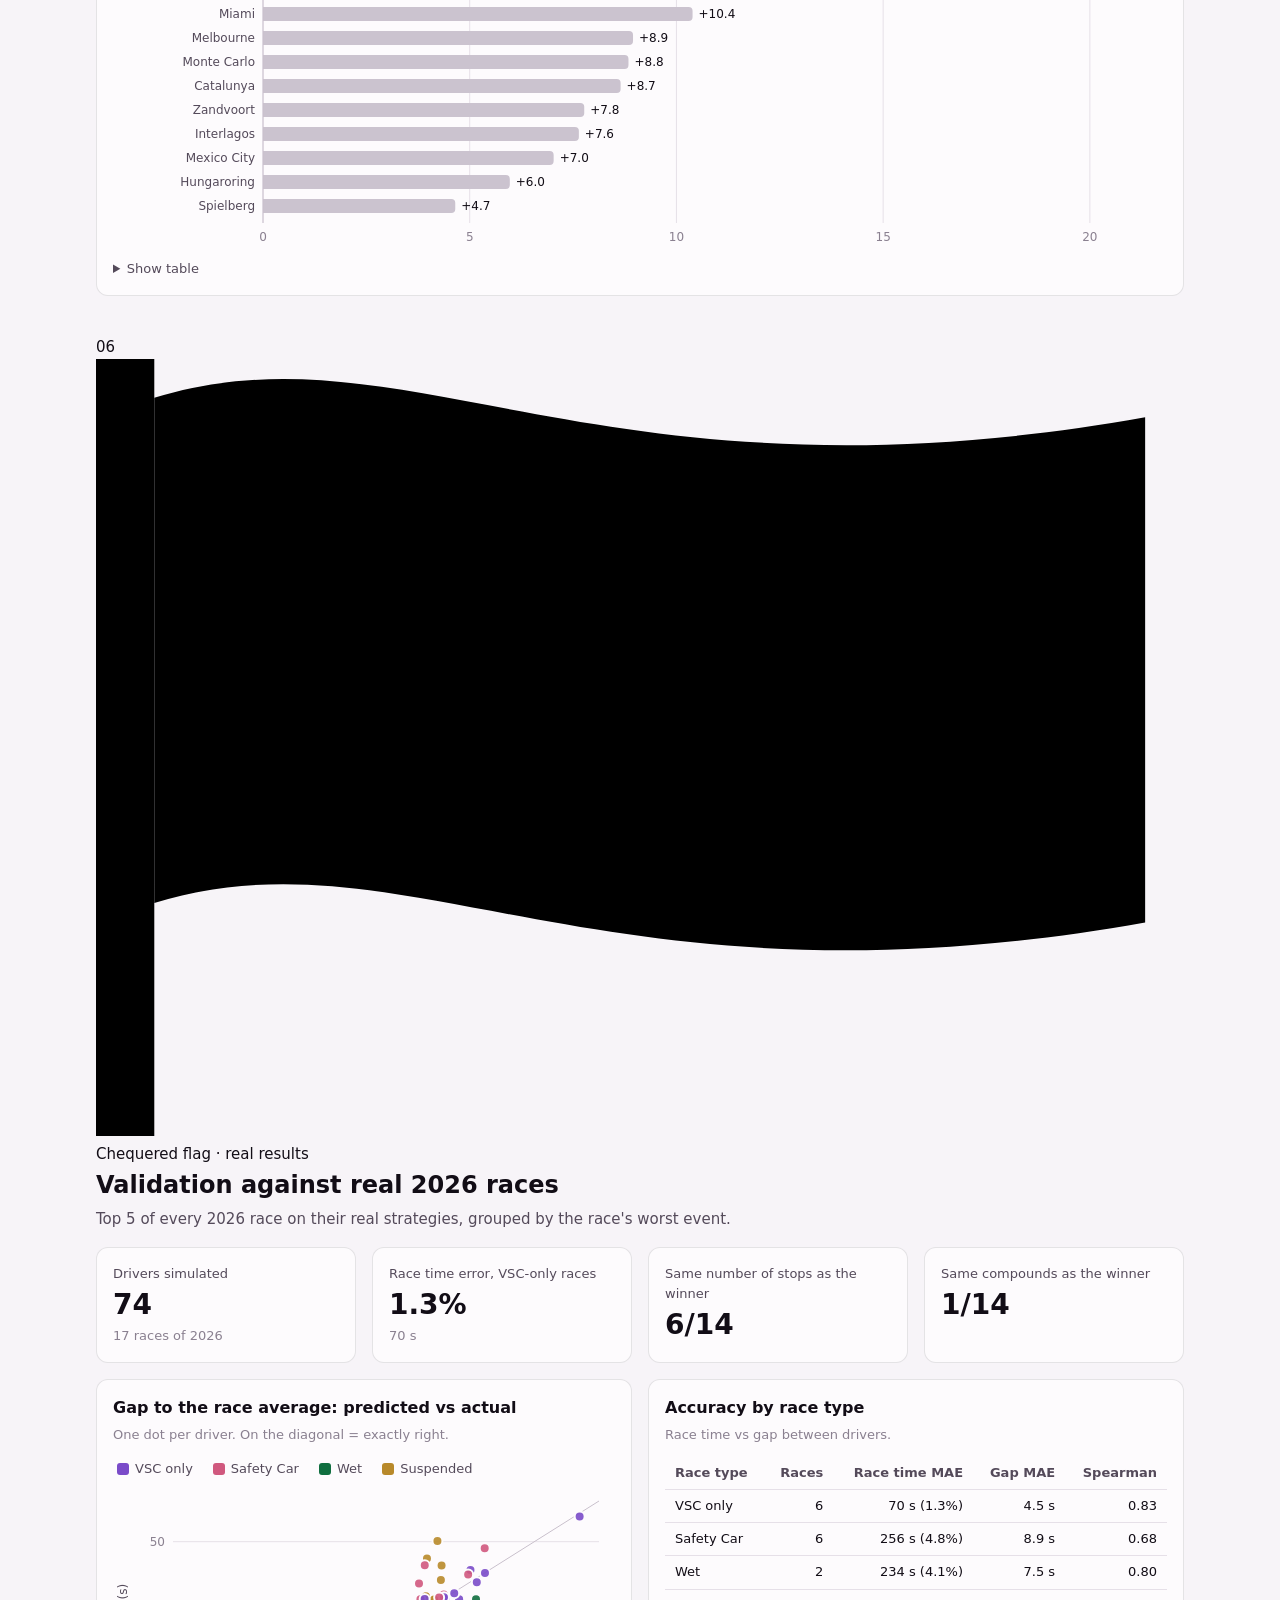
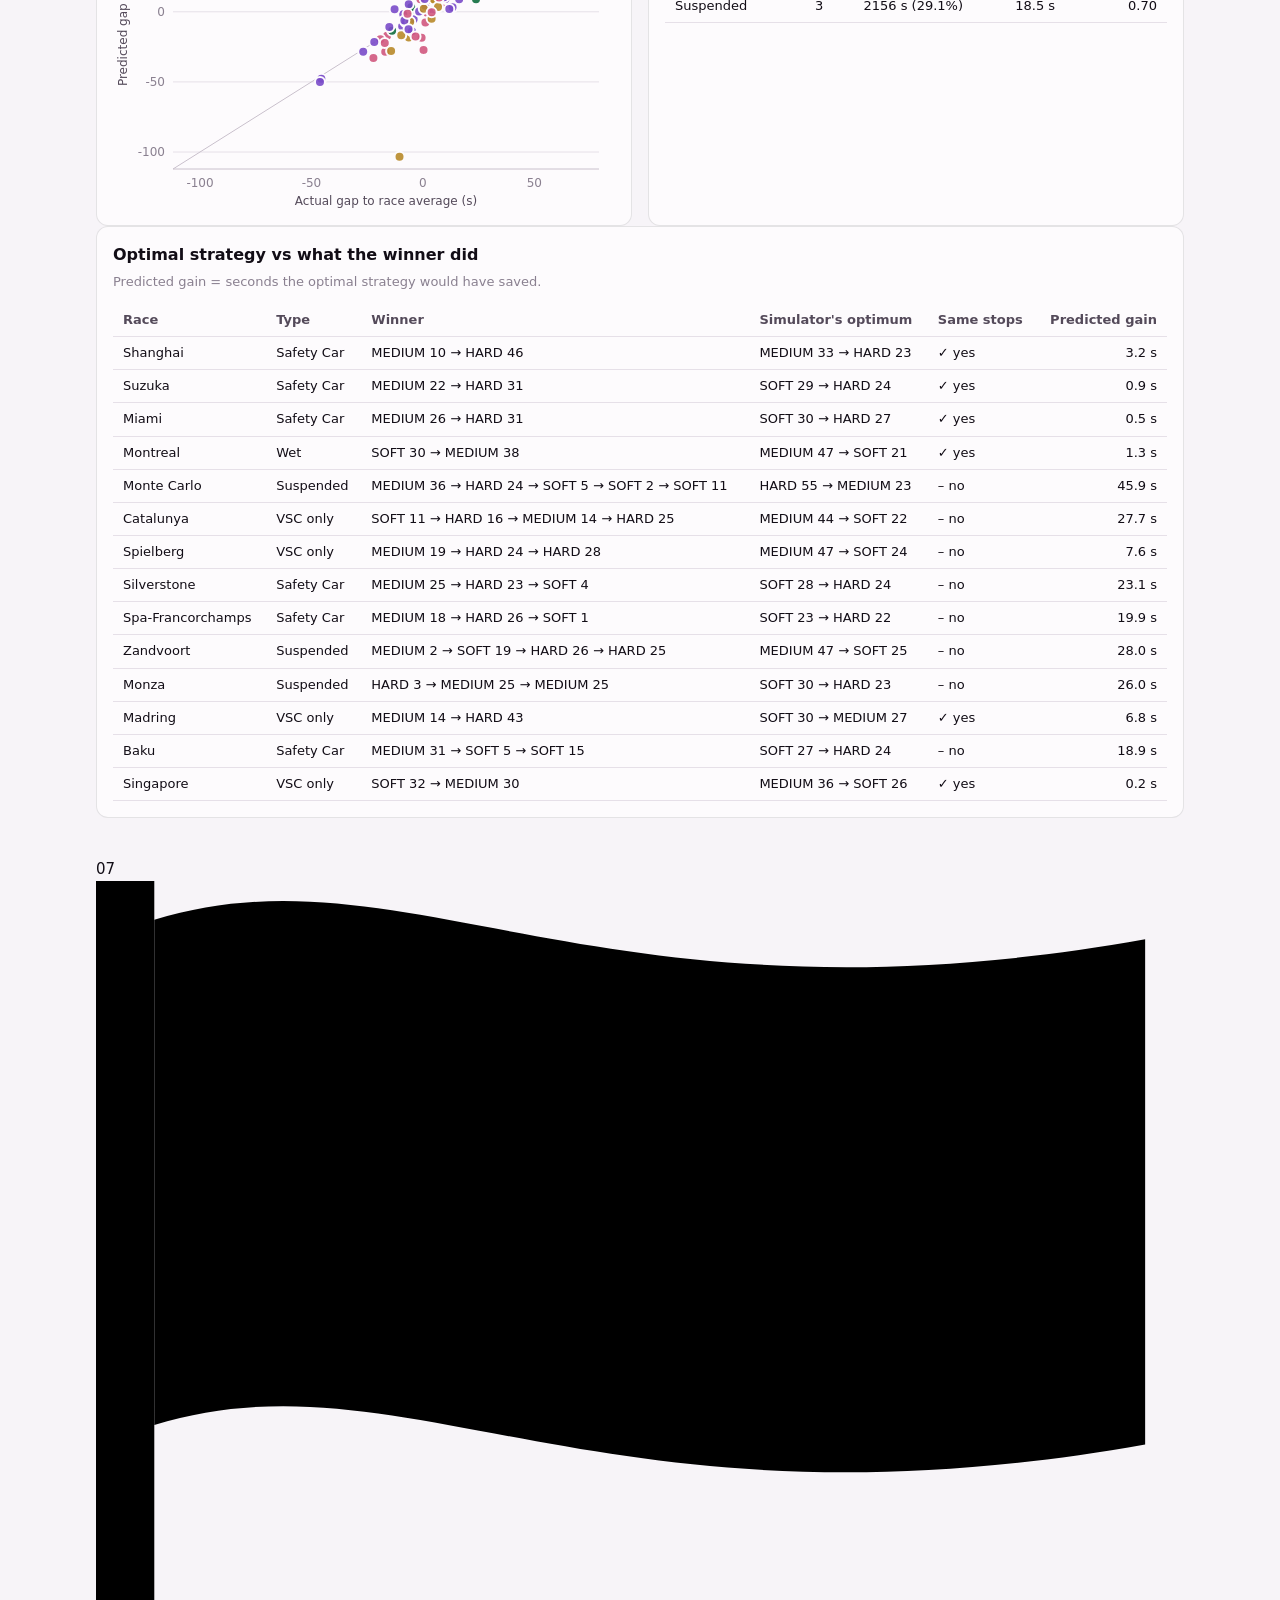
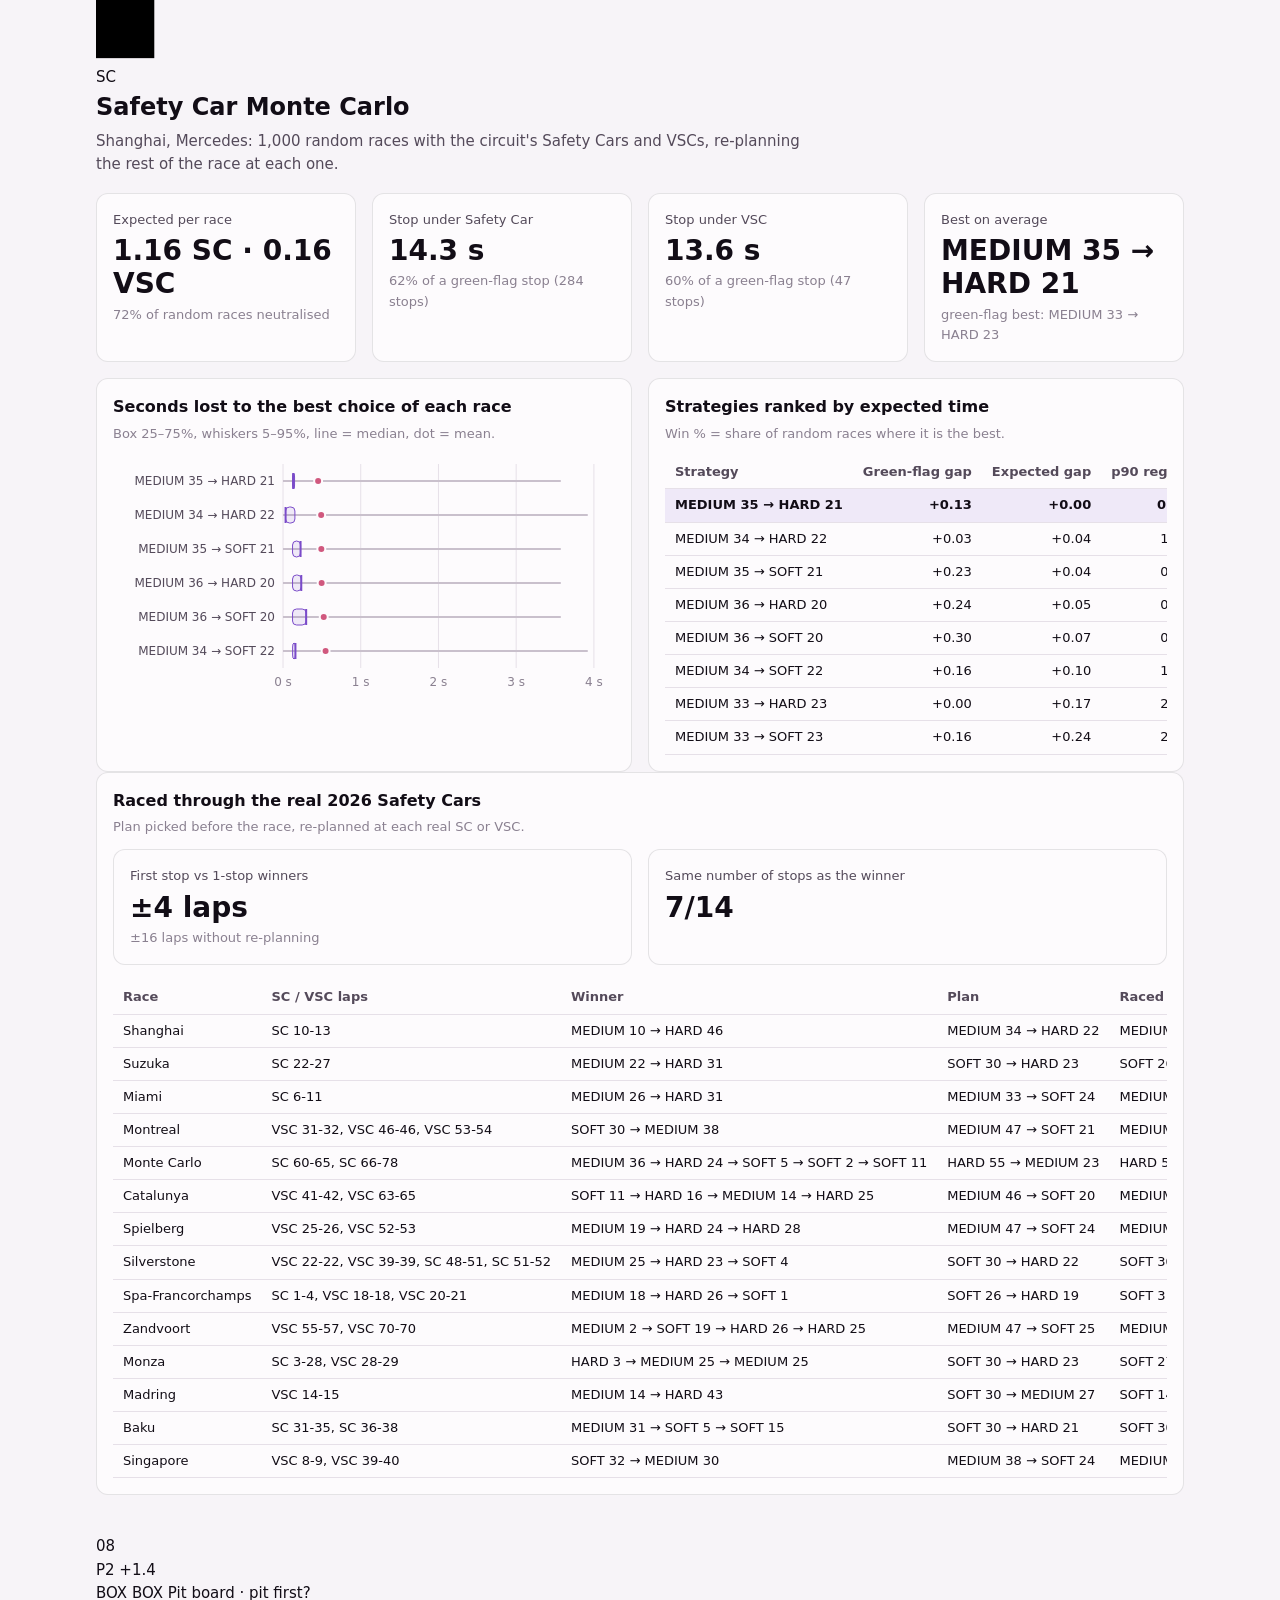
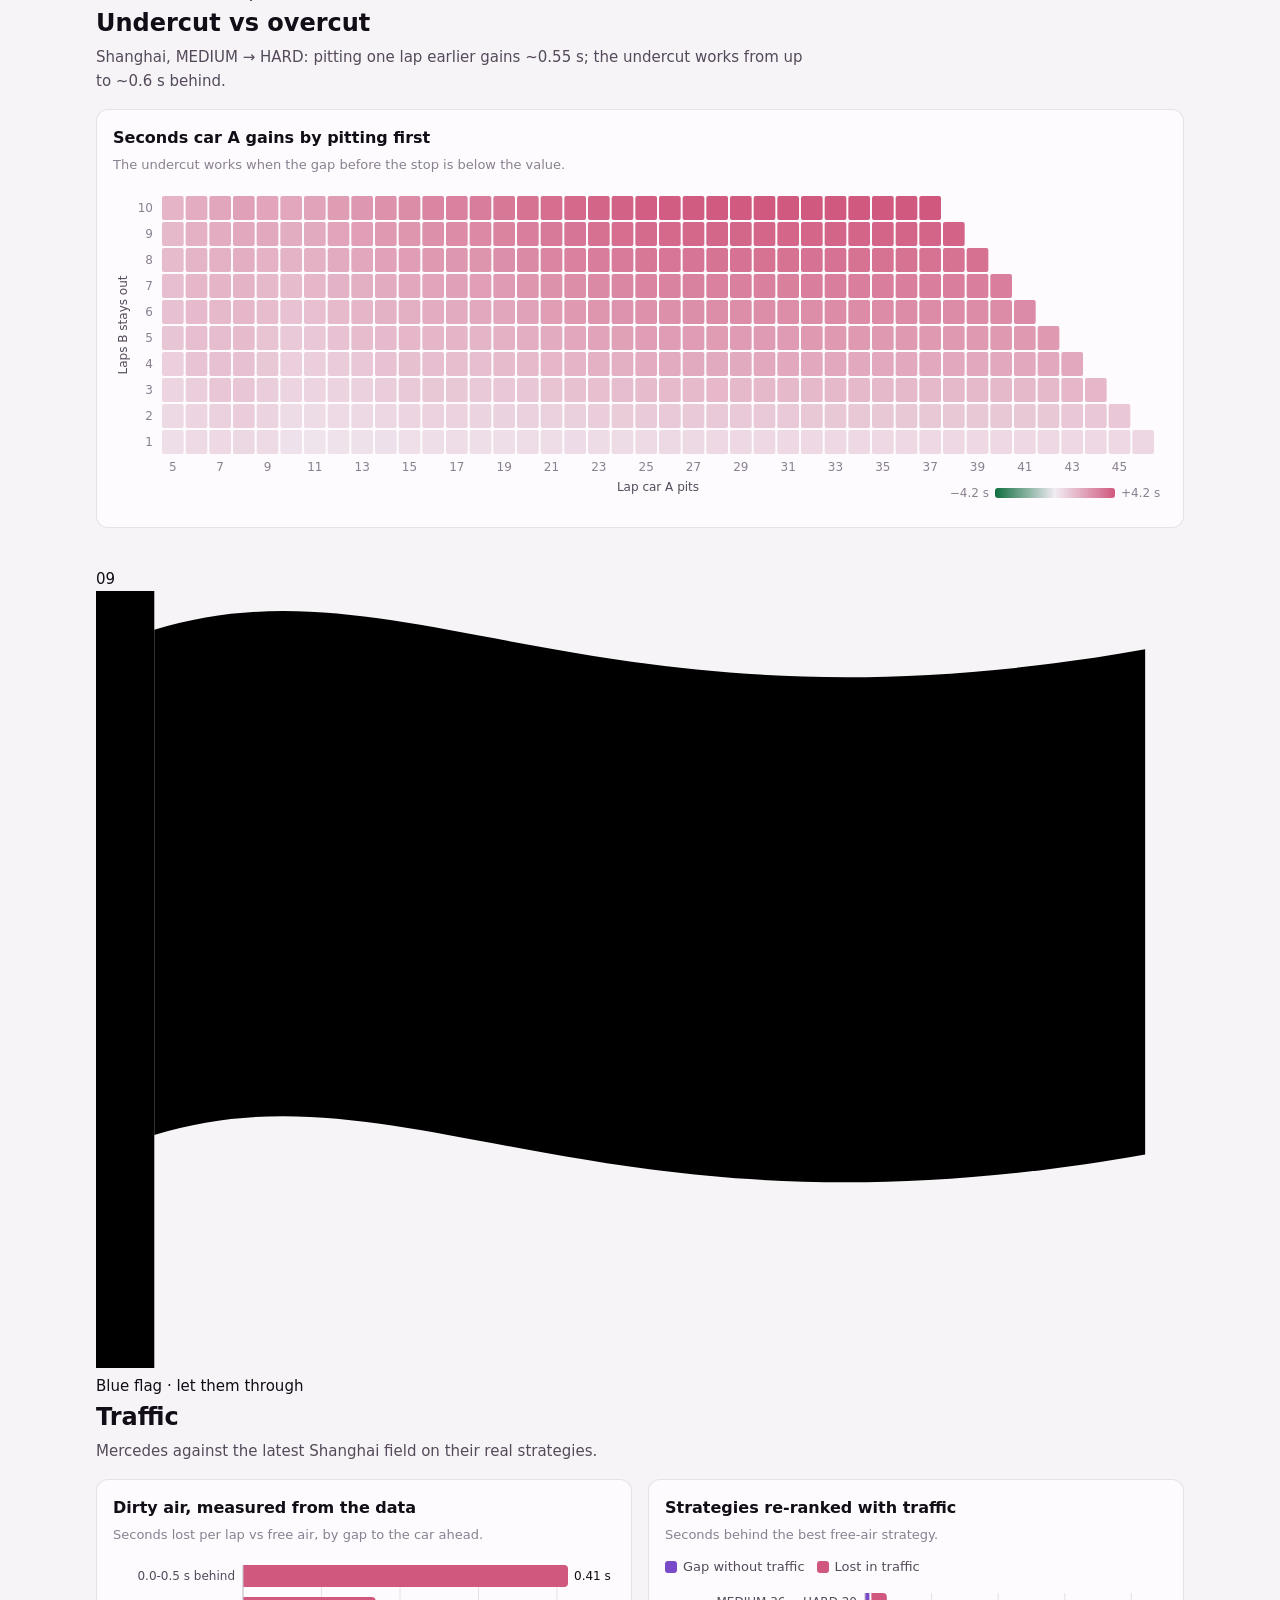
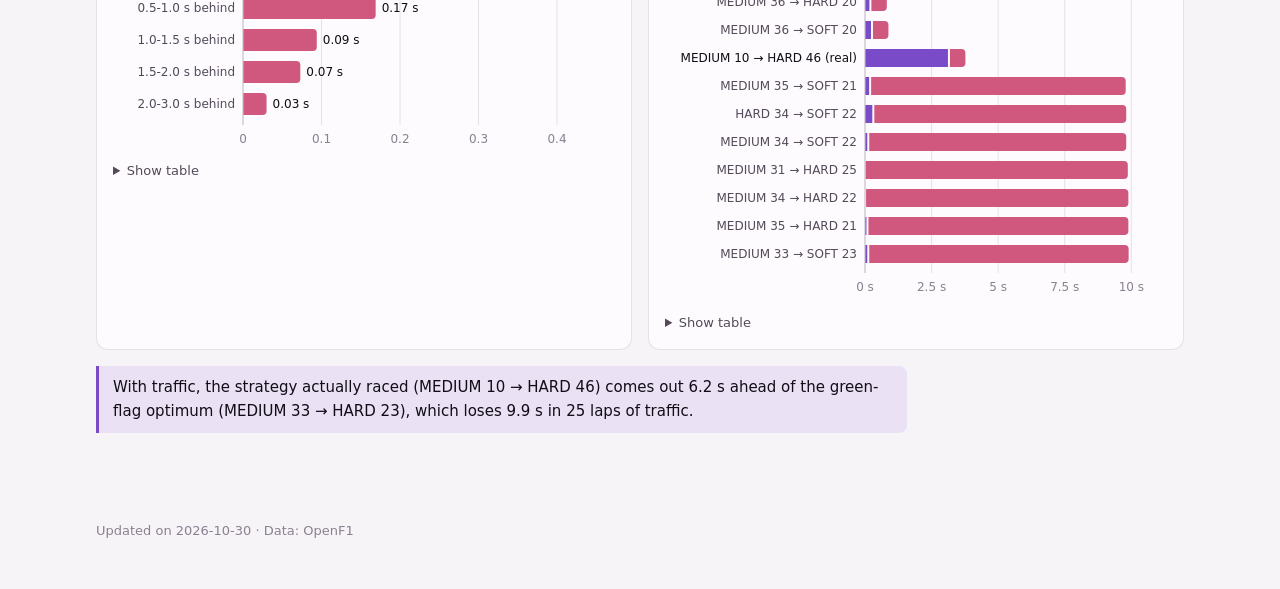
==== commit 8fb13e05: "feat: refactor content in index.html for clarity and conciseness" ====
--- a/web/index.html
+++ b/web/index.html
@@ -5,49 +5,80 @@
   <meta name="viewport" content="width=device-width, initial-scale=1">
   <title>Race Strategy Results</title>
   <meta name="description" content="Machine learning lap-time models and pit-stop strategy simulation on OpenF1 data.">
+  <link rel="preconnect" href="https://fonts.googleapis.com">
+  <link rel="preconnect" href="https://fonts.gstatic.com" crossorigin>
+  <link rel="stylesheet" href="https://fonts.googleapis.com/css2?family=Big+Shoulders+Display:wght@700;800;900&family=IBM+Plex+Mono:wght@400;500;600&family=IBM+Plex+Sans:wght@400;500;600&display=swap">
   <link rel="stylesheet" href="style.css">
 </head>
 <body>
+  <div class="masthead">
+    <span class="brand">PRS — Predictive race strategy</span>
+    <span>OpenF1 · Train 2024–25 · Test 2026</span>
+  </div>
+
   <header class="hero">
-    <p class="eyebrow">Predictive race strategy · OpenF1 2024–2026</p>
-    <h1>Predicting F1 lap times, then searching for the fastest pit strategy</h1>
-    <p class="lede">A model learns how much slower each lap gets as tyres age; a simulator sums those laps and the
-      pit-stop losses for every possible strategy. This page shows how the models compare, what they learned, and how
-      the simulator holds up against real 2026 races.</p>
-    <span class="equation">race time = Σ predicted lap time + stops × pit loss</span>
+    <div class="hero-title">
+      <p class="eyebrow">Session · Results</p>
+      <h1>Predicting<br>F1 lap times</h1>
+    </div>
+    <div class="hero-side">
+      <div class="lights" role="img" aria-label="Five start lights, all lit">
+        <span></span><span></span><span></span><span></span><span></span>
+      </div>
+      <p class="lede">A lap-time model and a strategy simulator, checked against the real 2026 races.</p>
+      <span class="equation">race time = Σ predicted lap time + stops × pit loss</span>
+    </div>
   </header>
+
+  <div class="kerb" aria-hidden="true"></div>
 
   <nav class="toc" aria-label="Sections">
     <div class="inner">
-      <a href="#overview">Overview</a>
-      <a href="#models">Models</a>
-      <a href="#explain">What it learned</a>
-      <a href="#pit-loss">Pit loss</a>
-      <a href="#strategy">Strategy</a>
-      <a href="#validation">Validation</a>
-      <a href="#safety-car">Safety Car</a>
-      <a href="#undercut">Undercut</a>
-      <a href="#traffic">Traffic</a>
+      <a href="#overview"><span>01</span>Overview</a>
+      <a href="#models"><span>02</span>Models</a>
+      <a href="#explain"><span>03</span>What it learned</a>
+      <a href="#pit-loss"><span>04</span>Pit loss</a>
+      <a href="#strategy"><span>05</span>Strategy</a>
+      <a href="#validation"><span>06</span>Validation</a>
+      <a href="#safety-car"><span>07</span>Safety Car</a>
+      <a href="#undercut"><span>08</span>Undercut</a>
+      <a href="#traffic"><span>09</span>Traffic</a>
       <button id="theme-toggle" type="button" aria-label="Toggle dark mode">Dark mode</button>
     </div>
   </nav>
 
   <main>
     <section id="overview">
-      <h2>Overview</h2>
-      <p class="section-intro" id="overview-intro"></p>
+      <div class="sec-head">
+        <span class="sec-num">01</span>
+        <div>
+          <div class="signal">
+            <svg class="flag" viewBox="0 0 56 40" aria-hidden="true"><rect class="pole" x="0" y="0" width="3" height="40"></rect><path class="cloth green" d="M3 2 C16 -2 26 8 54 3 L54 29 C26 34 16 24 3 28 Z"></path></svg>
+            <span>Green flag · track clear</span>
+          </div>
+          <h2>Overview</h2>
+          <p class="section-intro" id="overview-intro"></p>
+        </div>
+      </div>
       <div class="grid stats" id="overview-stats"></div>
     </section>
 
     <section id="models">
-      <h2>Lap-time models</h2>
-      <p class="section-intro">Every model predicts <strong>lap_delta</strong>: the fuel-corrected lap time minus that
-        driver's median lap in the race. They are trained on 2024–2025 and scored on the 2026 season they never saw.
-        Lower is better.</p>
+      <div class="sec-head">
+        <span class="sec-num">02</span>
+        <div>
+          <div class="signal">
+            <svg class="flag" viewBox="0 0 56 40" aria-hidden="true"><rect class="pole" x="0" y="0" width="3" height="40"></rect><path class="cloth paper" d="M3 2 C16 -2 26 8 54 3 L54 29 C26 34 16 24 3 28 Z"></path><path class="cross" d="M3 2 L54 29 M54 3 L3 28"></path></svg>
+            <span>Qualifying · lower is faster</span>
+          </div>
+          <h2>Lap-time models</h2>
+          <p class="section-intro">Trained on 2024–25, scored on the unseen 2026 season.</p>
+        </div>
+      </div>
       <div class="grid two">
         <div class="card">
           <h3>Error on the test season</h3>
-          <p class="sub">Seconds per lap. Grey = baselines every model must beat; dashed line = best baseline.</p>
+          <p class="sub">Seconds per lap. Grey = baselines; dashed = best baseline.</p>
           <div class="controls">
             <div class="segmented" role="group" aria-label="Metric" id="metric-toggle">
               <button type="button" data-metric="mae" aria-pressed="true">MAE</button>
@@ -59,37 +90,43 @@
         </div>
         <div class="card">
           <h3>Circuit features experiment</h3>
-          <p class="sub">The same fixed XGBoost with and without circuit descriptors (test MAE, s).</p>
+          <p class="sub">Same XGBoost, with and without circuit descriptors. Test MAE, s.</p>
           <div class="chart" id="circuit-chart"></div>
-          <p class="callout">Track length (<code>circuit_lap_time</code>) helps a little. Degradation measured per circuit in
-            2024–2025 makes 2026 <strong>worse</strong>: new cars and tyres wear differently, so it was left out.</p>
+          <p class="callout">Track length helps a little; circuit degradation from 2024–25 makes 2026 <strong>worse</strong>.</p>
           <div id="circuit-table"></div>
         </div>
       </div>
     </section>
 
     <section id="explain">
-      <h2>What the model learned</h2>
-      <p class="section-intro">SHAP splits every prediction into one contribution per feature. Tyre age dominates;
-        the tyre compound barely moves the prediction, which is the model's main limitation.</p>
+      <div class="sec-head">
+        <span class="sec-num">03</span>
+        <div>
+          <div class="signal">
+            <svg class="flag" viewBox="0 0 56 40" aria-hidden="true"><rect class="pole" x="0" y="0" width="3" height="40"></rect><path class="cloth ink" d="M3 2 C16 -2 26 8 54 3 L54 29 C26 34 16 24 3 28 Z"></path><path class="cloth paper" d="M3 2 C16 -2 26 8 54 3 L54 29 Z"></path></svg>
+            <span>Black &amp; white · under review</span>
+          </div>
+          <h2>What the model learned</h2>
+          <p class="section-intro">Tyre age dominates; the compound barely moves the prediction.</p>
+        </div>
+      </div>
       <div class="grid two">
         <div class="card">
           <h3>Feature importance (mean |SHAP|)</h3>
-          <p class="sub">Seconds a feature moves the predicted lap on an average 2026 lap.</p>
+          <p class="sub">Seconds per lap, on an average 2026 lap.</p>
           <div class="chart" id="shap-chart"></div>
           <div id="shap-table"></div>
         </div>
         <div class="card">
           <h3>Contribution of tyre life, by compound</h3>
-          <p class="sub">One dot per test lap. The three compounds follow the same curve.</p>
+          <p class="sub">One dot per test lap.</p>
           <ul class="legend" id="shap-legend"></ul>
           <div class="chart" id="shap-scatter"></div>
         </div>
       </div>
-      <div class="card" style="margin-top:16px">
+      <div class="card spaced">
         <h3>Predicted degradation curves</h3>
-        <p class="sub">Monotone XGBoost, lap 40, McLaren, median temperature. Dotted lines: 95th percentile of tyre life
-          in training — beyond them the trees predict a flat line.</p>
+        <p class="sub">Dotted: 95th percentile of tyre life in training. Past it the trees go flat.</p>
         <ul class="legend" id="deg-legend"></ul>
         <div class="chart" id="deg-chart"></div>
         <div id="deg-table"></div>
@@ -97,9 +134,17 @@
     </section>
 
     <section id="pit-loss">
-      <h2>Pit-stop loss per circuit</h2>
-      <p class="section-intro">Method A is OpenF1's pit-lane time (entry to exit). Method B is the race time the stop
-        actually cost: in-lap + out-lap minus two normal laps. B is what the simulator uses.</p>
+      <div class="sec-head">
+        <span class="sec-num">04</span>
+        <div>
+          <div class="signal">
+            <span class="board">PIT</span>
+            <span>Pit board · box this lap</span>
+          </div>
+          <h2>Pit-stop loss per circuit</h2>
+          <p class="section-intro">A: pit-lane time. B: in-lap + out-lap − 2 normal laps, used by the simulator.</p>
+        </div>
+      </div>
       <div class="card">
         <ul class="legend" id="pit-legend"></ul>
         <div class="chart" id="pit-chart"></div>
@@ -108,9 +153,17 @@
     </section>
 
     <section id="strategy">
-      <h2>Strategy search</h2>
-      <p class="section-intro">Every 1- and 2-stop strategy with two different dry compounds, stints of 5 laps to the
-        99th percentile of tyre life, all through the model in one batch. Team: <span id="strategy-team"></span>.</p>
+      <div class="sec-head">
+        <span class="sec-num">05</span>
+        <div>
+          <div class="signal">
+            <svg class="flag tyre" viewBox="0 0 40 40" aria-hidden="true"><circle class="t-rubber" cx="20" cy="20" r="19"></circle><circle class="t-band" cx="20" cy="20" r="13"></circle><circle class="t-rim" cx="20" cy="20" r="7"></circle></svg>
+            <span>Tyre call</span>
+          </div>
+          <h2>Strategy search</h2>
+          <p class="section-intro">Every 1- and 2-stop strategy. Team: <span id="strategy-team"></span>.</p>
+        </div>
+      </div>
       <div class="controls">
         <label>Circuit <select id="circuit-select"></select></label>
       </div>
@@ -118,90 +171,130 @@
       <div class="grid two">
         <div class="card">
           <h3 id="window-title">Pit window</h3>
-          <p class="sub">Race time vs the best pit lap for the best 1-stop compound pair. Shaded: within 1 s of the best.</p>
+          <p class="sub">Best 1-stop compound pair. Shaded: within 1 s of the best pit lap.</p>
           <div class="chart" id="window-chart"></div>
         </div>
         <div class="card">
-          <h3>Best strategies</h3>
-          <p class="sub">Gap to the fastest strategy, in seconds.</p>
+          <h3>Timing tower</h3>
+          <p class="sub">Gap to the fastest strategy, s.</p>
           <div id="strategy-top"></div>
         </div>
       </div>
-      <div class="card" style="margin-top:16px">
+      <div class="card spaced">
         <h3>One stop beats two everywhere</h3>
-        <p class="sub">Seconds the best 2-stop strategy loses to the best 1-stop, per circuit.</p>
+        <p class="sub">Seconds the best 2-stop loses, per circuit.</p>
         <div class="chart" id="stops-chart"></div>
         <div id="stops-table"></div>
       </div>
     </section>
 
     <section id="validation">
-      <h2>Validation against real 2026 races</h2>
-      <p class="section-intro">The real strategies of the top 5 finishers of every 2026 race, simulated and compared with
-        their real race times. Races are grouped by their worst event, none of which the simulator models.</p>
+      <div class="sec-head">
+        <span class="sec-num">06</span>
+        <div>
+          <div class="signal">
+            <svg class="flag" viewBox="0 0 56 40" aria-hidden="true"><defs><pattern id="chq" width="10" height="10" patternUnits="userSpaceOnUse"><rect class="chq-a" width="10" height="10"></rect><rect class="chq-b" width="5" height="5"></rect><rect class="chq-b" x="5" y="5" width="5" height="5"></rect></pattern></defs><rect class="pole" x="0" y="0" width="3" height="40"></rect><path class="cloth" fill="url(#chq)" d="M3 2 C16 -2 26 8 54 3 L54 29 C26 34 16 24 3 28 Z"></path></svg>
+            <span>Chequered flag · real results</span>
+          </div>
+          <h2>Validation against real 2026 races</h2>
+          <p class="section-intro">Top 5 of every 2026 race on their real strategies, grouped by the race's worst event.</p>
+        </div>
+      </div>
       <div class="grid stats" id="validation-stats"></div>
       <div class="grid two">
         <div class="card">
           <h3>Gap to the race average: predicted vs actual</h3>
-          <p class="sub">One dot per driver. On the diagonal = the simulator got the driver's gap exactly right.</p>
+          <p class="sub">One dot per driver. On the diagonal = exactly right.</p>
           <ul class="legend" id="validation-legend"></ul>
           <div class="chart" id="validation-chart"></div>
         </div>
         <div class="card">
           <h3>Accuracy by race type</h3>
-          <p class="sub">Race-time error grows with every neutralised lap; the gap between drivers stays small.</p>
+          <p class="sub">Race time vs gap between drivers.</p>
           <div id="validation-table"></div>
         </div>
       </div>
-      <div class="card" style="margin-top:16px">
+      <div class="card spaced">
         <h3>Optimal strategy vs what the winner did</h3>
-        <p class="sub">Predicted gain = seconds the simulator thinks the optimal strategy saves over the winner's.</p>
+        <p class="sub">Predicted gain = seconds the optimal strategy would have saved.</p>
         <div id="optimal-table"></div>
       </div>
     </section>
 
     <section id="safety-car">
-      <h2>Safety Car Monte Carlo</h2>
-      <p class="section-intro" id="sc-intro"></p>
+      <div class="sec-head">
+        <span class="sec-num">07</span>
+        <div>
+          <div class="signal">
+            <svg class="flag" viewBox="0 0 56 40" aria-hidden="true"><rect class="pole" x="0" y="0" width="3" height="40"></rect><path class="cloth plum" d="M3 2 C16 -2 26 8 54 3 L54 29 C26 34 16 24 3 28 Z"></path></svg>
+            <span class="board sc">SC</span>
+          </div>
+          <h2>Safety Car Monte Carlo</h2>
+          <p class="section-intro" id="sc-intro"></p>
+        </div>
+      </div>
       <div class="grid stats" id="sc-stats"></div>
       <div class="grid two">
         <div class="card">
           <h3>Seconds lost to the best choice of each race</h3>
-          <p class="sub">Regret over the random races: box 25–75%, whiskers 5–95%, line = median, dot = mean.</p>
+          <p class="sub">Box 25–75%, whiskers 5–95%, line = median, dot = mean.</p>
           <div class="chart" id="sc-chart"></div>
         </div>
         <div class="card">
           <h3>Strategies ranked by expected time</h3>
-          <p class="sub">Win % = share of random races where the strategy is the best one.</p>
+          <p class="sub">Win % = share of random races where it is the best.</p>
           <div id="sc-table"></div>
         </div>
       </div>
+      <div class="card spaced">
+        <h3>Raced through the real 2026 Safety Cars</h3>
+        <p class="sub">Plan picked before the race, re-planned at each real SC or VSC.</p>
+        <div class="grid stats" id="replay-stats"></div>
+        <div id="replay-table"></div>
+      </div>
     </section>
 
     <section id="undercut">
-      <h2>Undercut vs overcut</h2>
-      <p class="section-intro" id="undercut-intro"></p>
+      <div class="sec-head">
+        <span class="sec-num">08</span>
+        <div>
+          <div class="signal">
+            <span class="board small">P2 +1.4<br>BOX BOX</span>
+            <span>Pit board · pit first?</span>
+          </div>
+          <h2>Undercut vs overcut</h2>
+          <p class="section-intro" id="undercut-intro"></p>
+        </div>
+      </div>
       <div class="card">
         <h3>Seconds car A gains by pitting first</h3>
-        <p class="sub">Red: the undercut works if the gap before the stop is smaller than the value. Blue would mean
-          the overcut wins — it never does here, because the model has no cold tyres on the out-lap.</p>
+        <p class="sub">The undercut works when the gap before the stop is below the value.</p>
         <div class="chart" id="undercut-chart"></div>
       </div>
     </section>
 
     <section id="traffic">
-      <h2>Traffic</h2>
-      <p class="section-intro" id="traffic-intro"></p>
+      <div class="sec-head">
+        <span class="sec-num">09</span>
+        <div>
+          <div class="signal">
+            <svg class="flag" viewBox="0 0 56 40" aria-hidden="true"><rect class="pole" x="0" y="0" width="3" height="40"></rect><path class="cloth slate" d="M3 2 C16 -2 26 8 54 3 L54 29 C26 34 16 24 3 28 Z"></path></svg>
+            <span>Blue flag · let them through</span>
+          </div>
+          <h2>Traffic</h2>
+          <p class="section-intro" id="traffic-intro"></p>
+        </div>
+      </div>
       <div class="grid two">
         <div class="card">
           <h3>Dirty air, measured from the data</h3>
-          <p class="sub">Seconds lost per lap by gap to the car ahead, against laps in free air (model residuals).</p>
+          <p class="sub">Seconds lost per lap vs free air, by gap to the car ahead.</p>
           <div class="chart" id="dirty-chart"></div>
           <div id="dirty-table"></div>
         </div>
         <div class="card">
           <h3>Strategies re-ranked with traffic</h3>
-          <p class="sub">Seconds behind the best strategy without traffic.</p>
+          <p class="sub">Seconds behind the best free-air strategy.</p>
           <ul class="legend" id="traffic-legend"></ul>
           <div class="chart" id="traffic-chart"></div>
           <div id="traffic-table"></div>
@@ -211,6 +304,7 @@
     </section>
   </main>
 
+  <div class="chequered" aria-hidden="true"></div>
   <footer id="footer"></footer>
   <div class="tooltip" id="tooltip" role="status" aria-live="polite"></div>
 
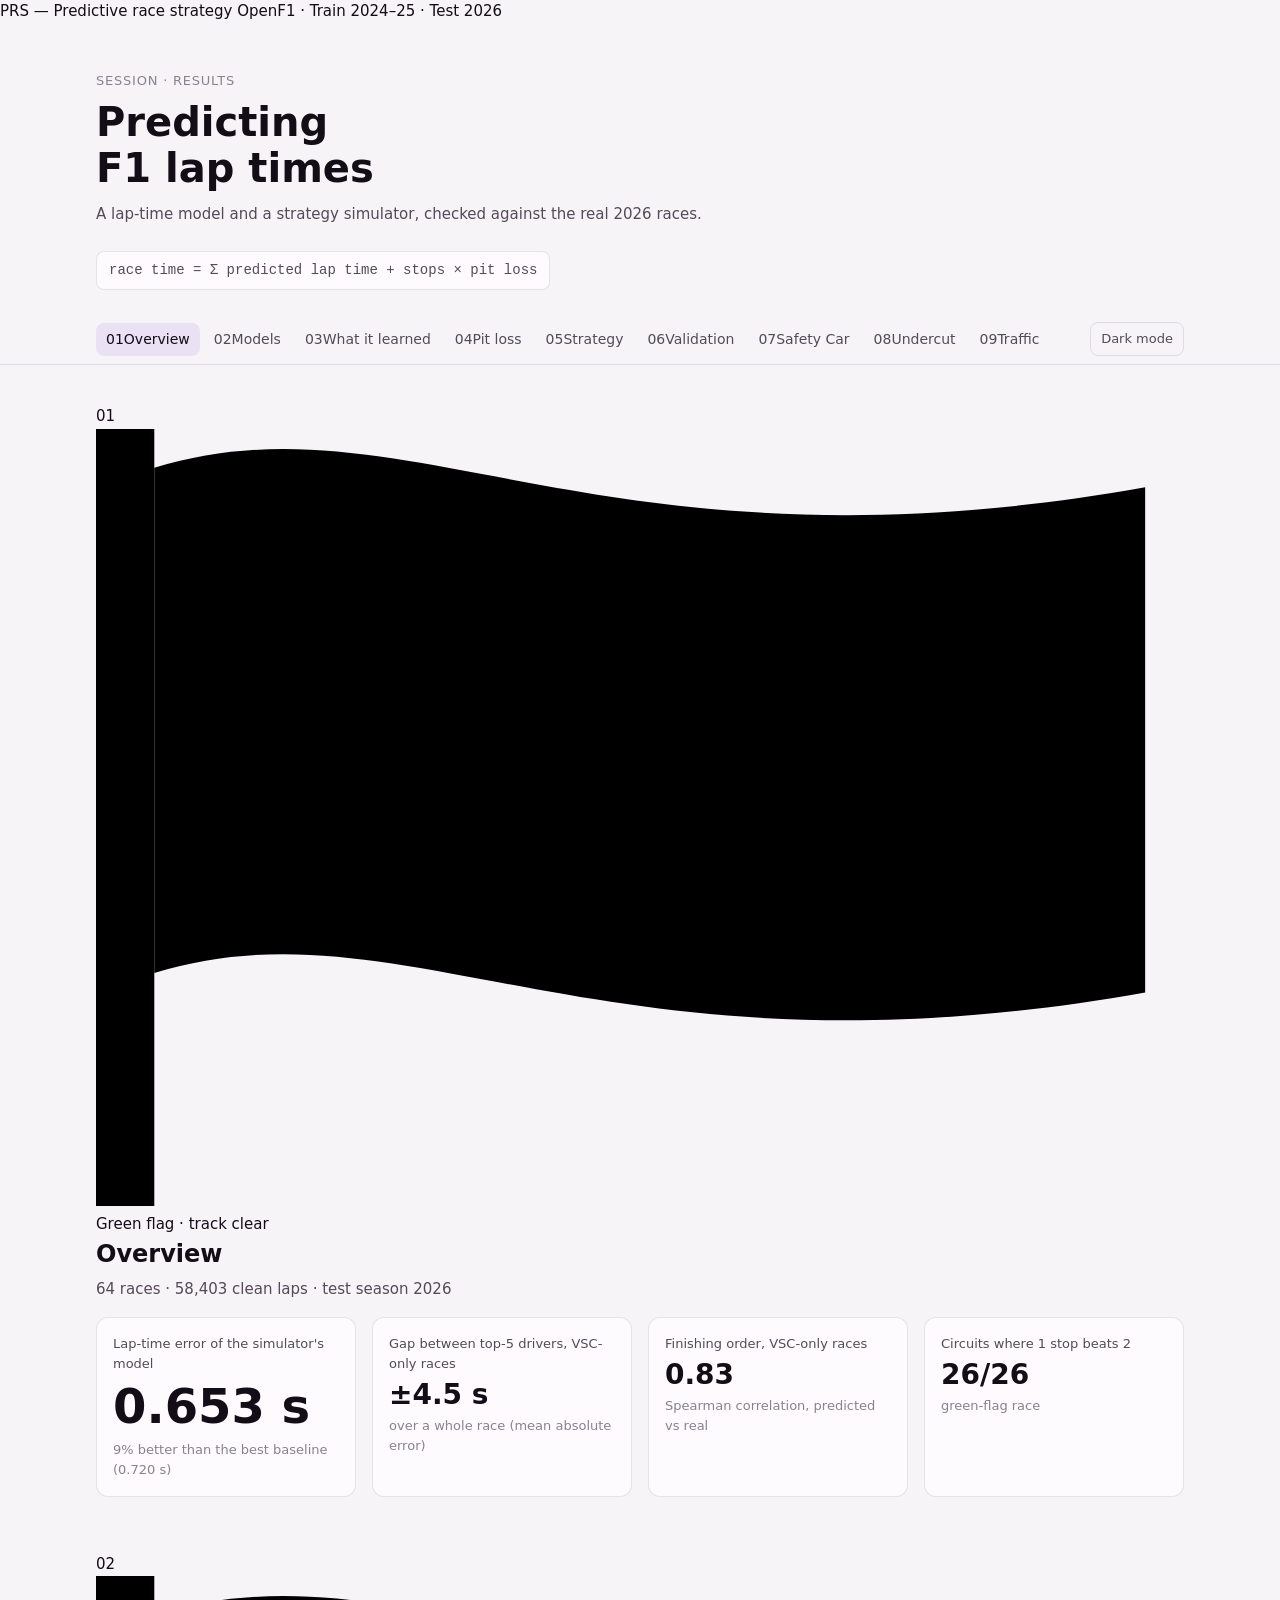
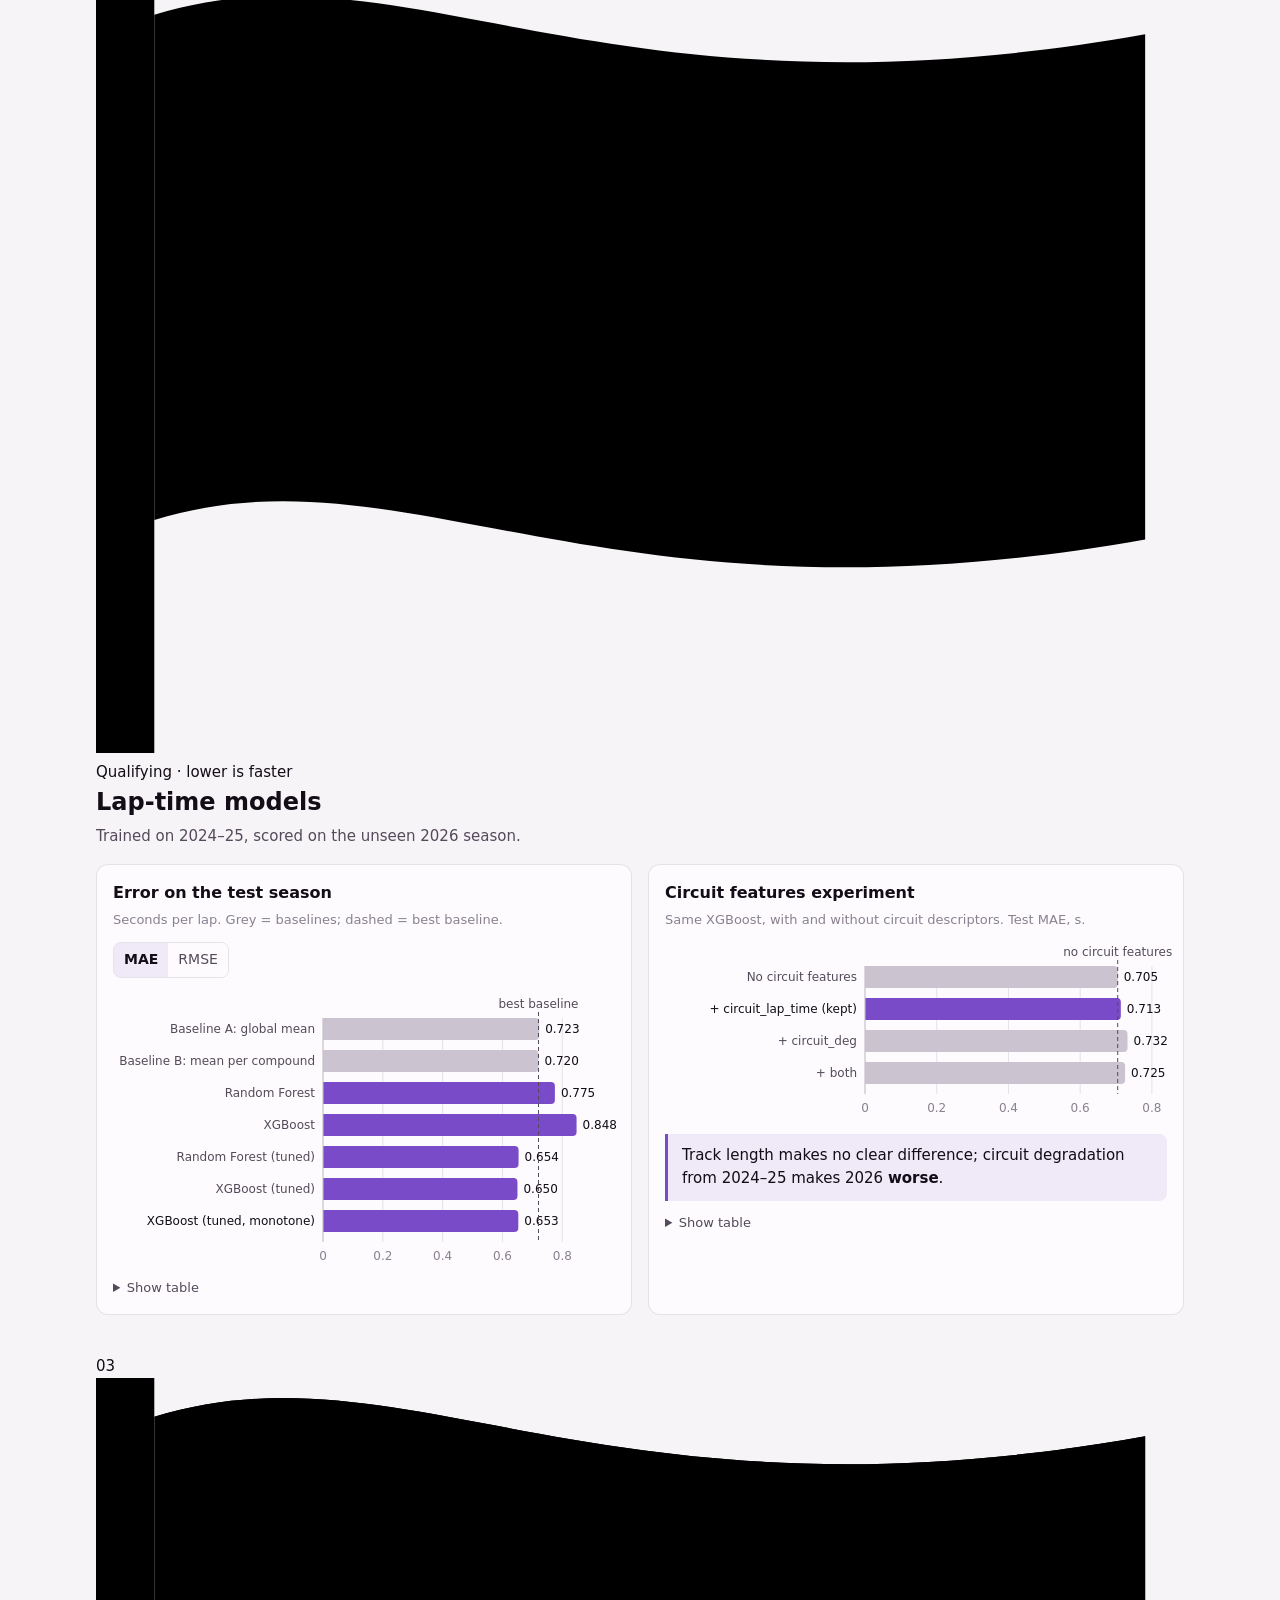
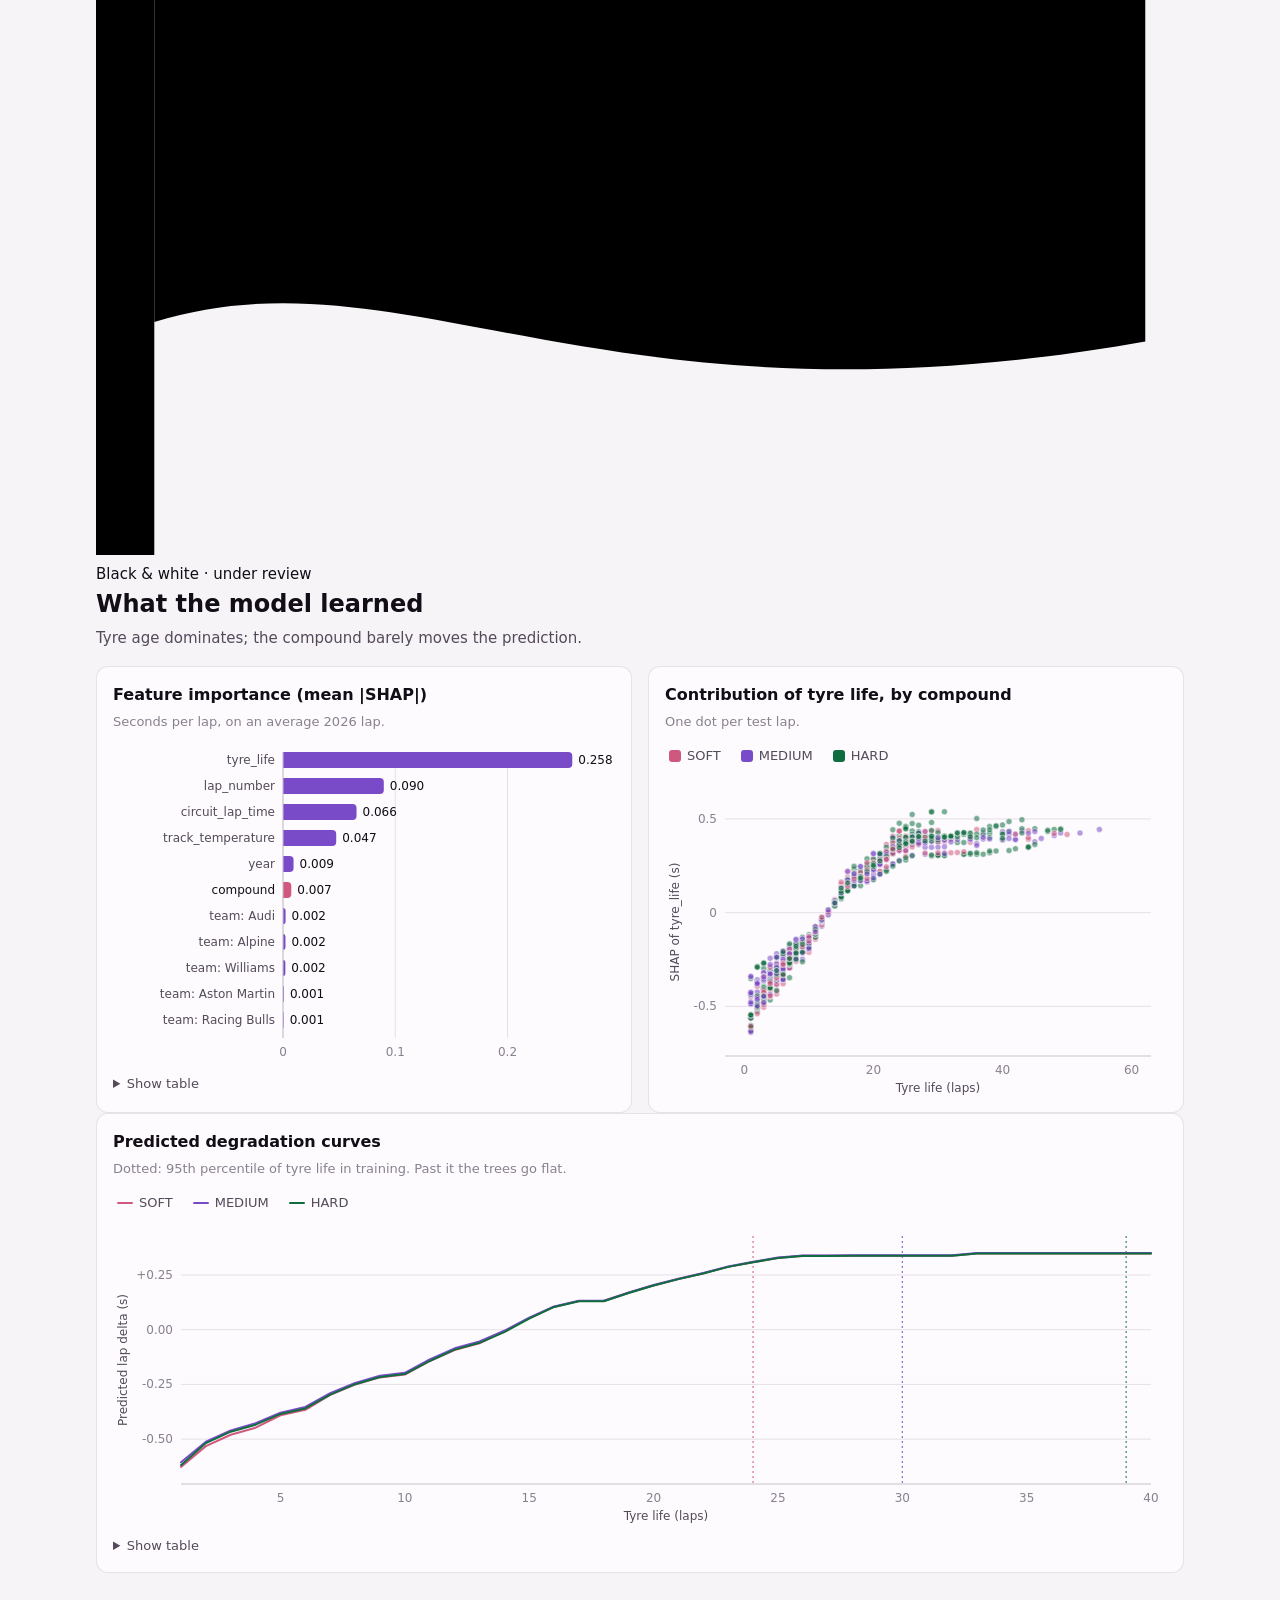
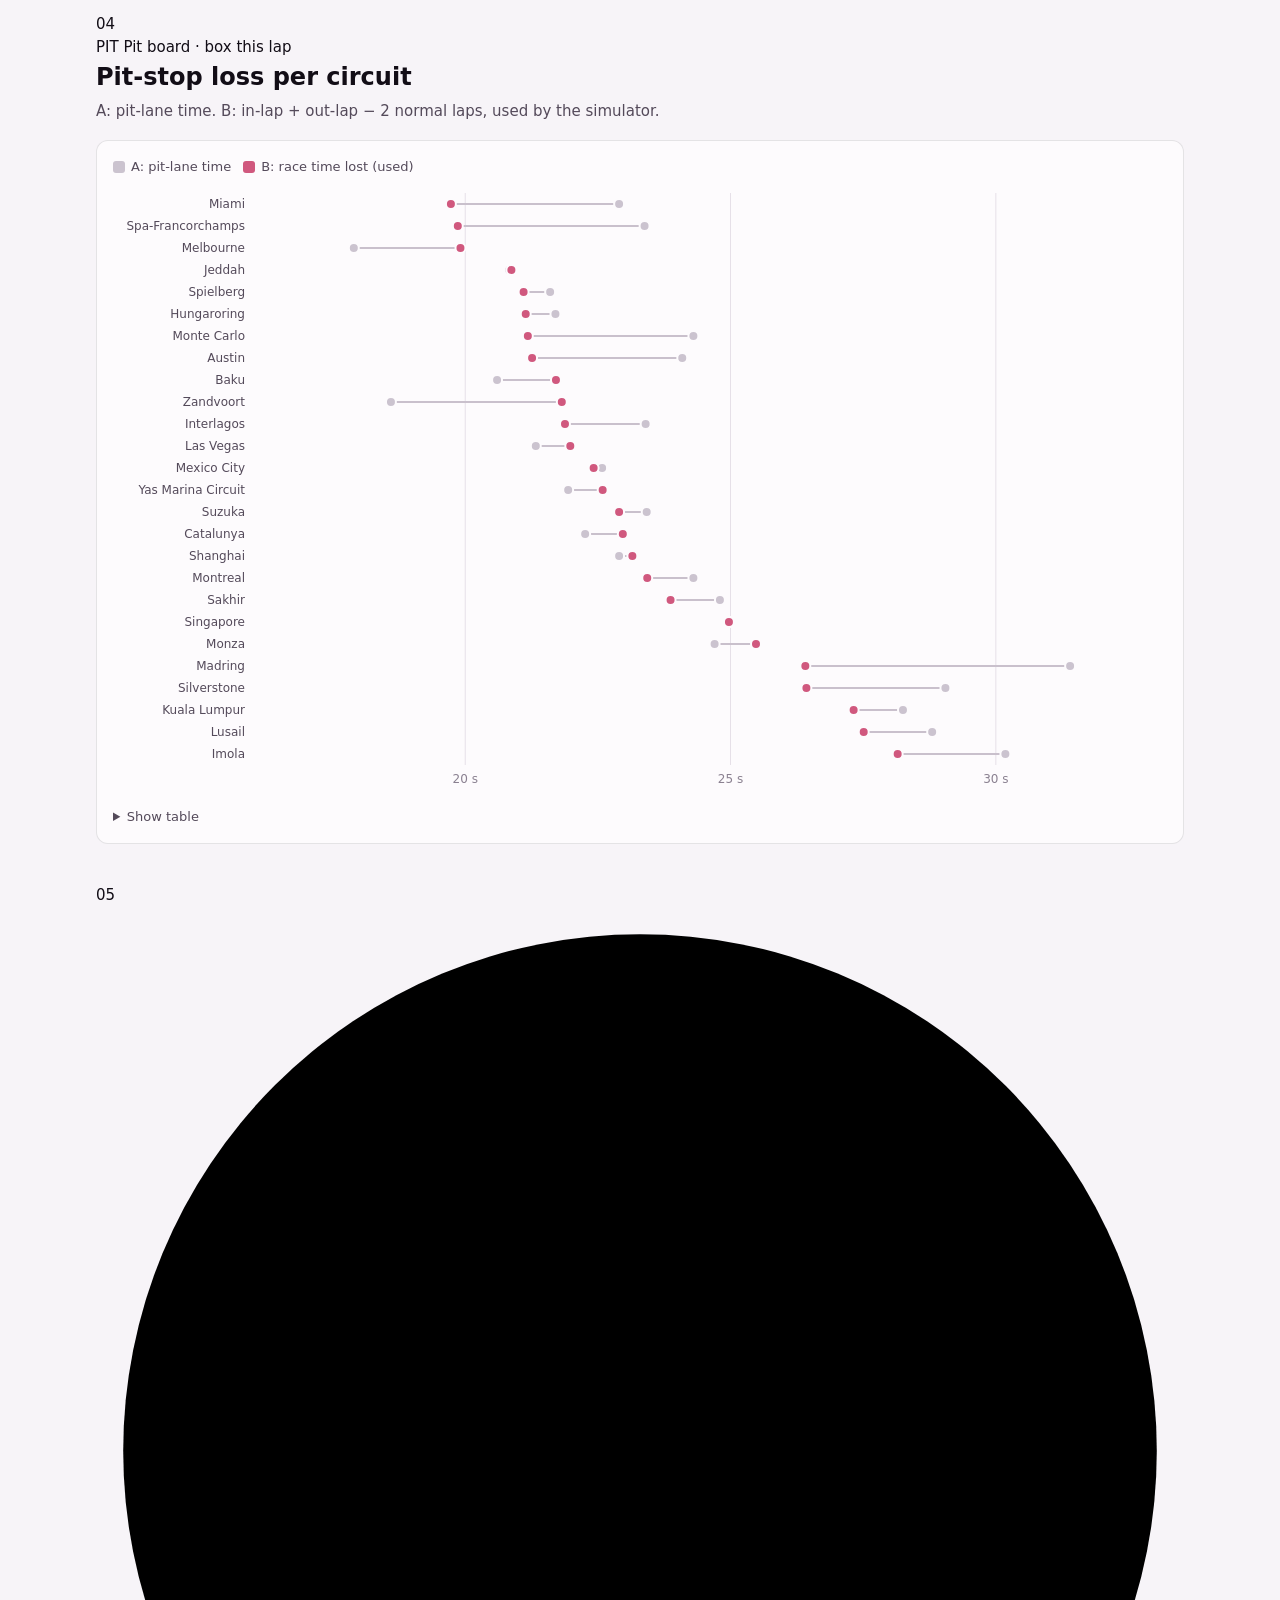
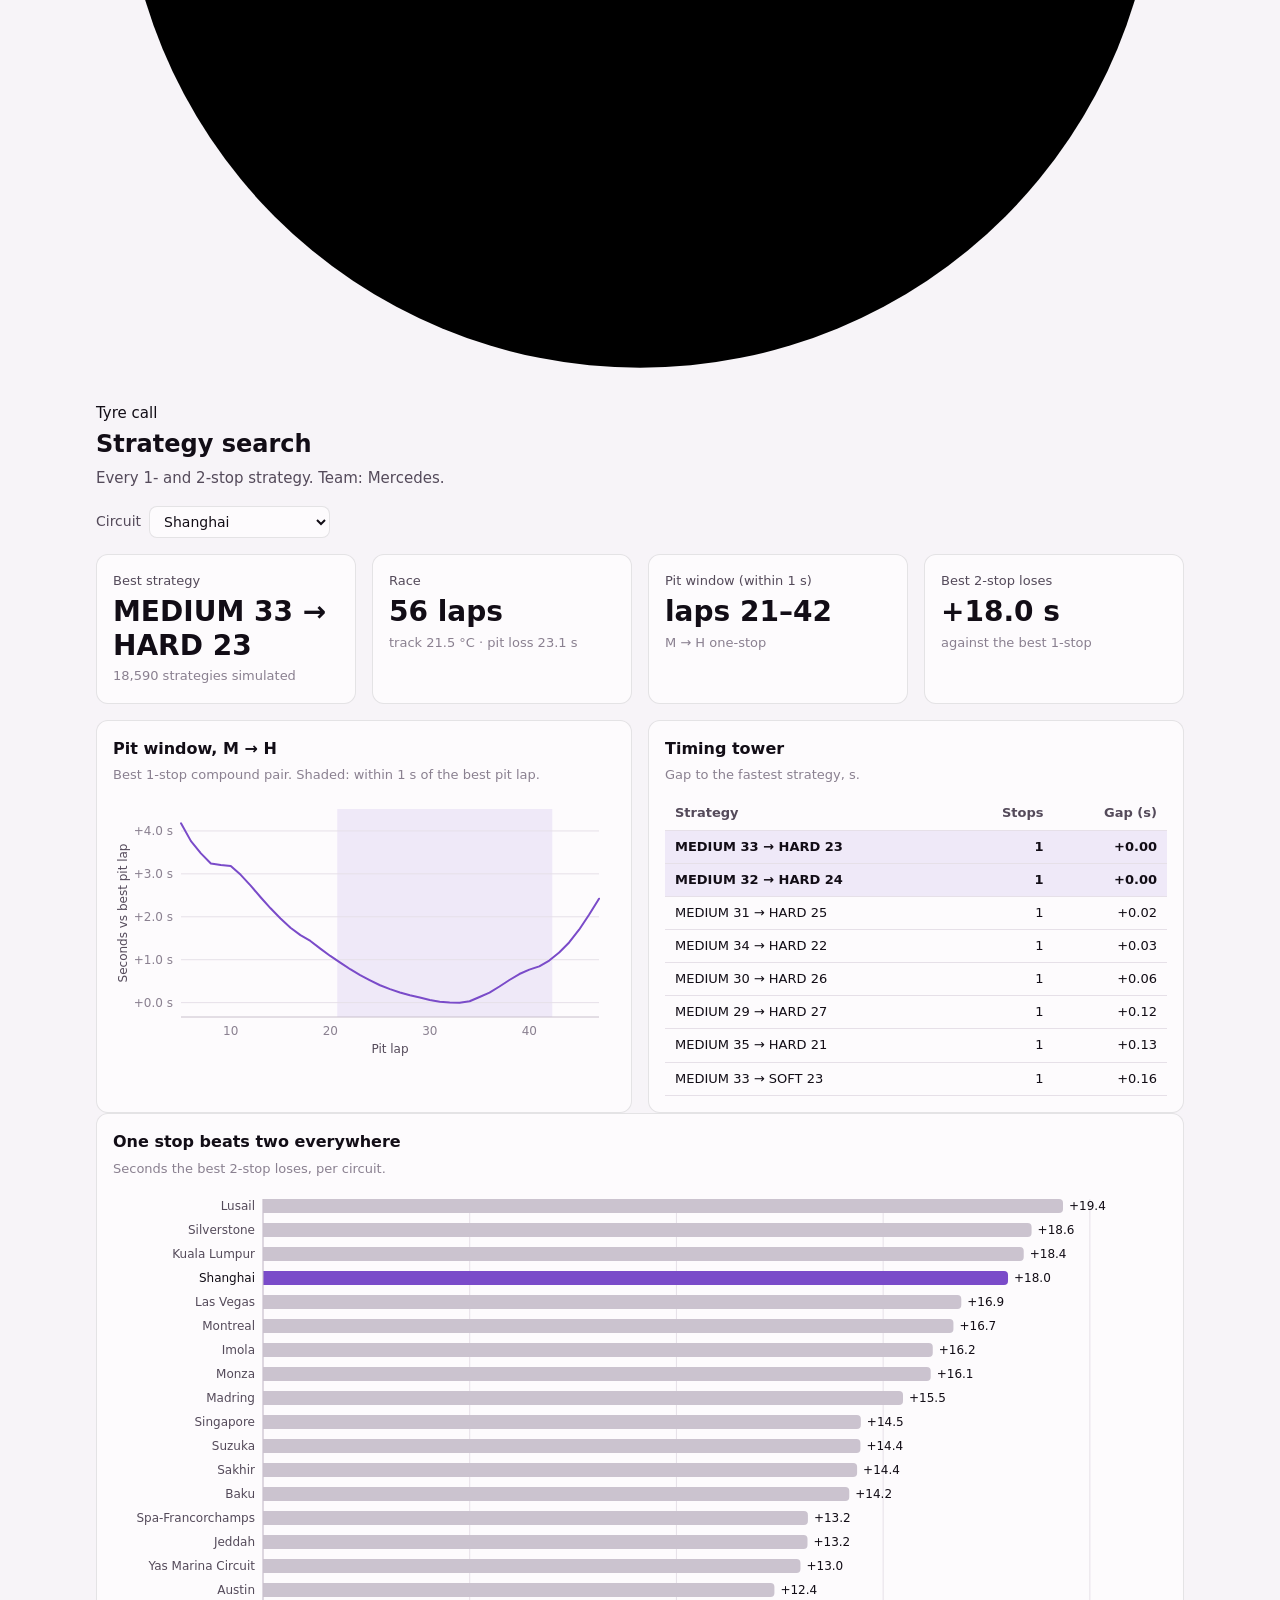
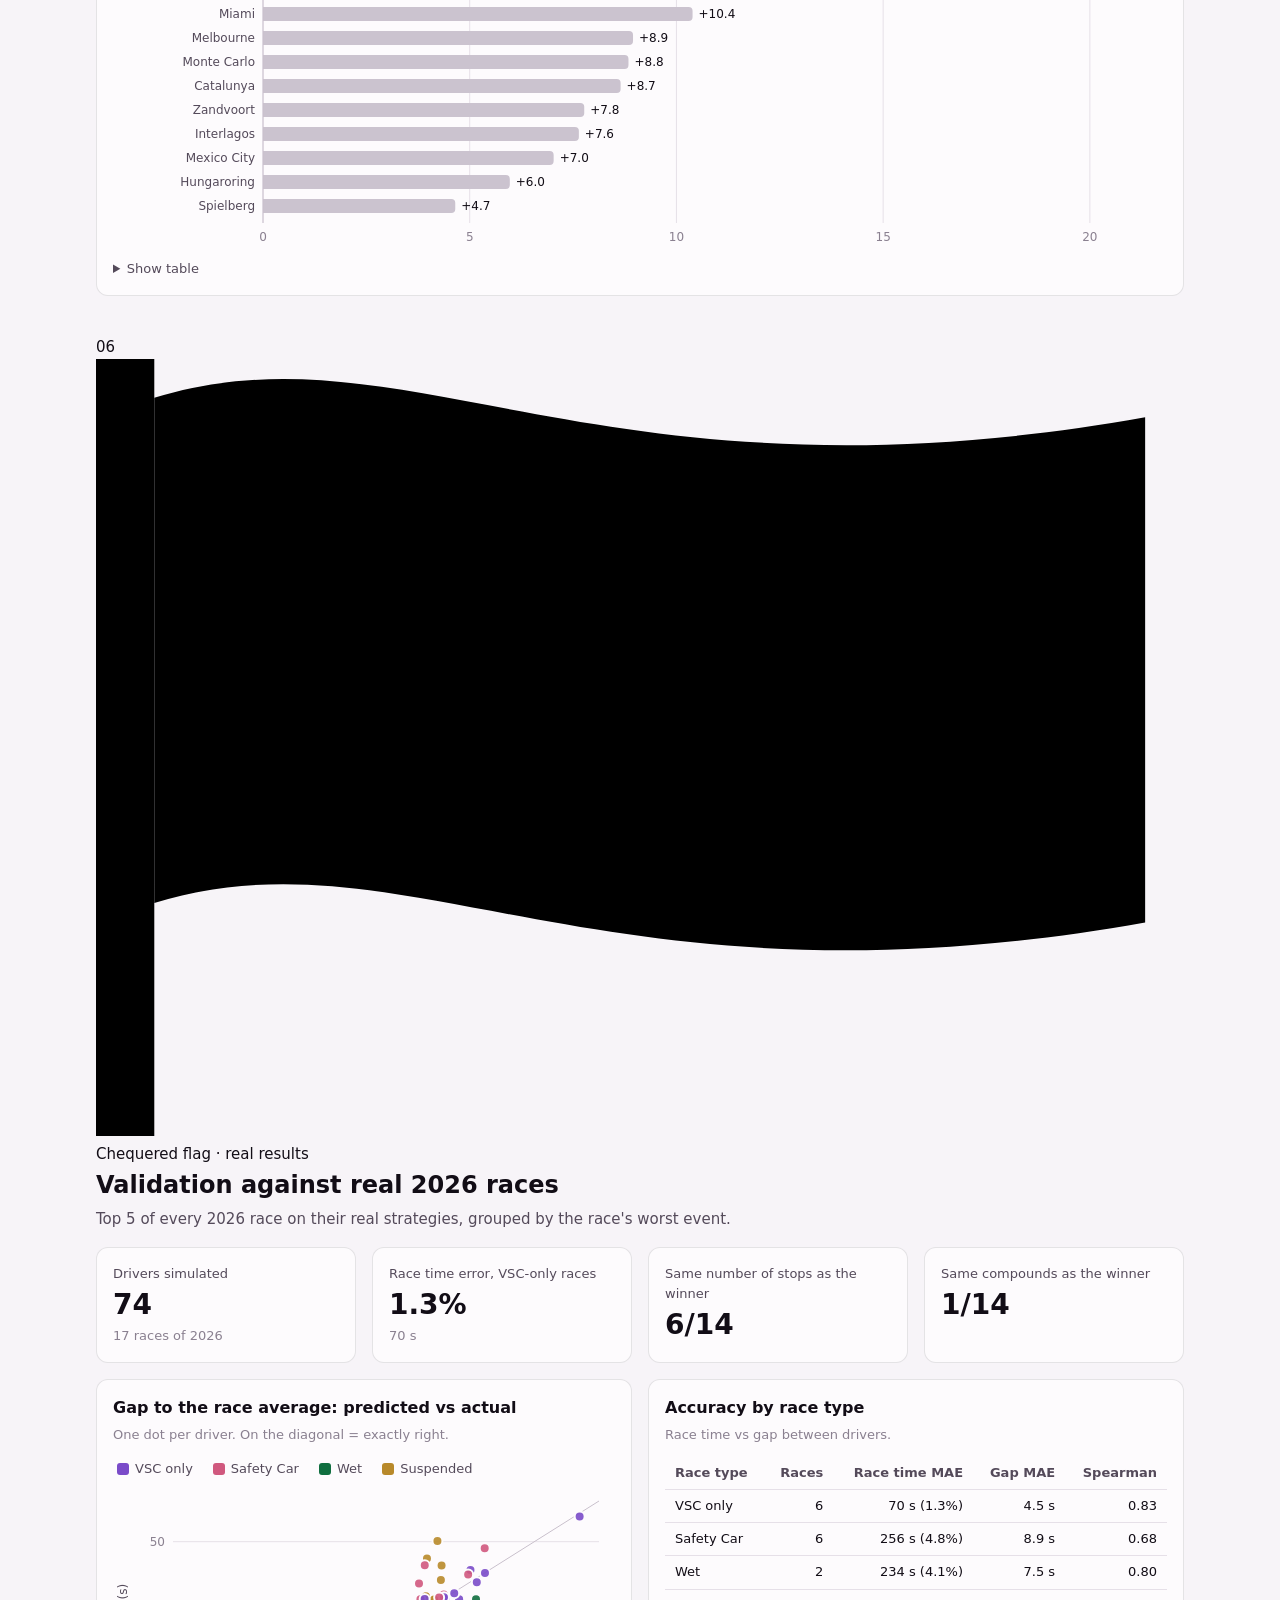
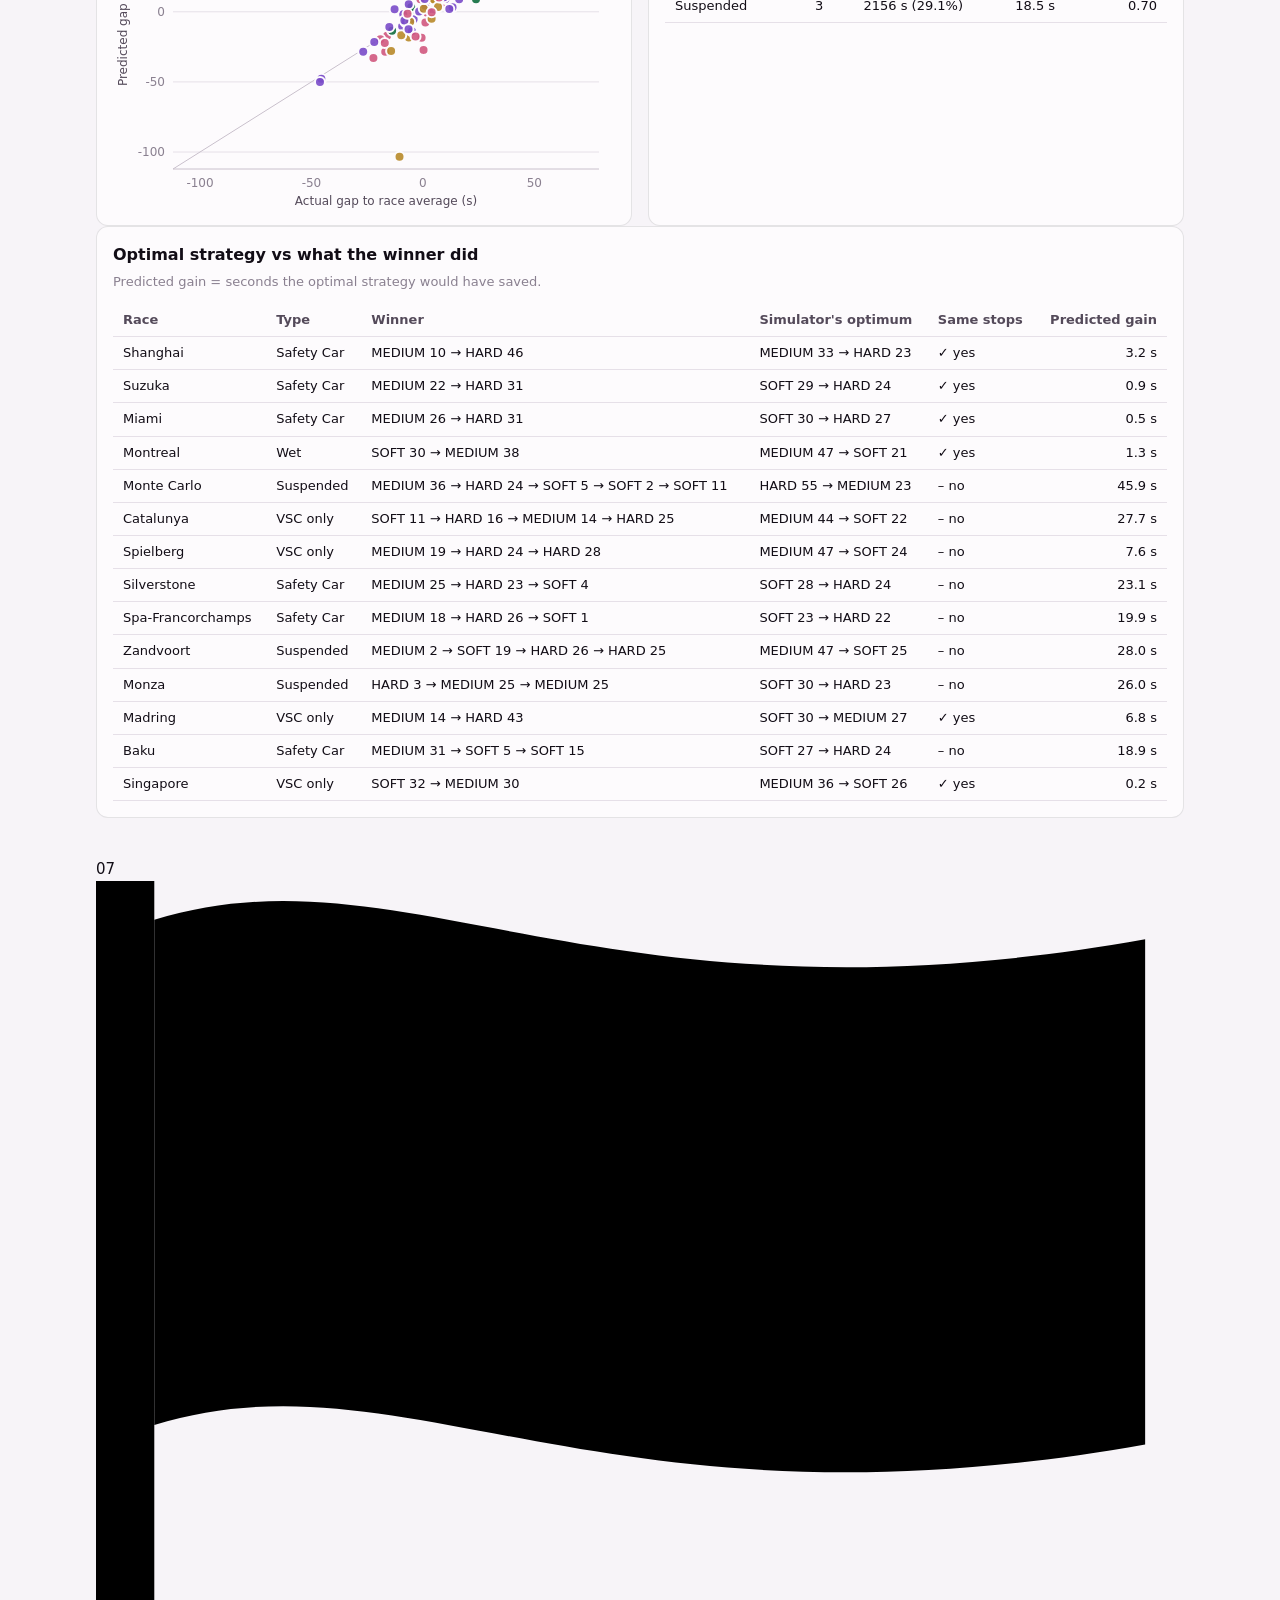
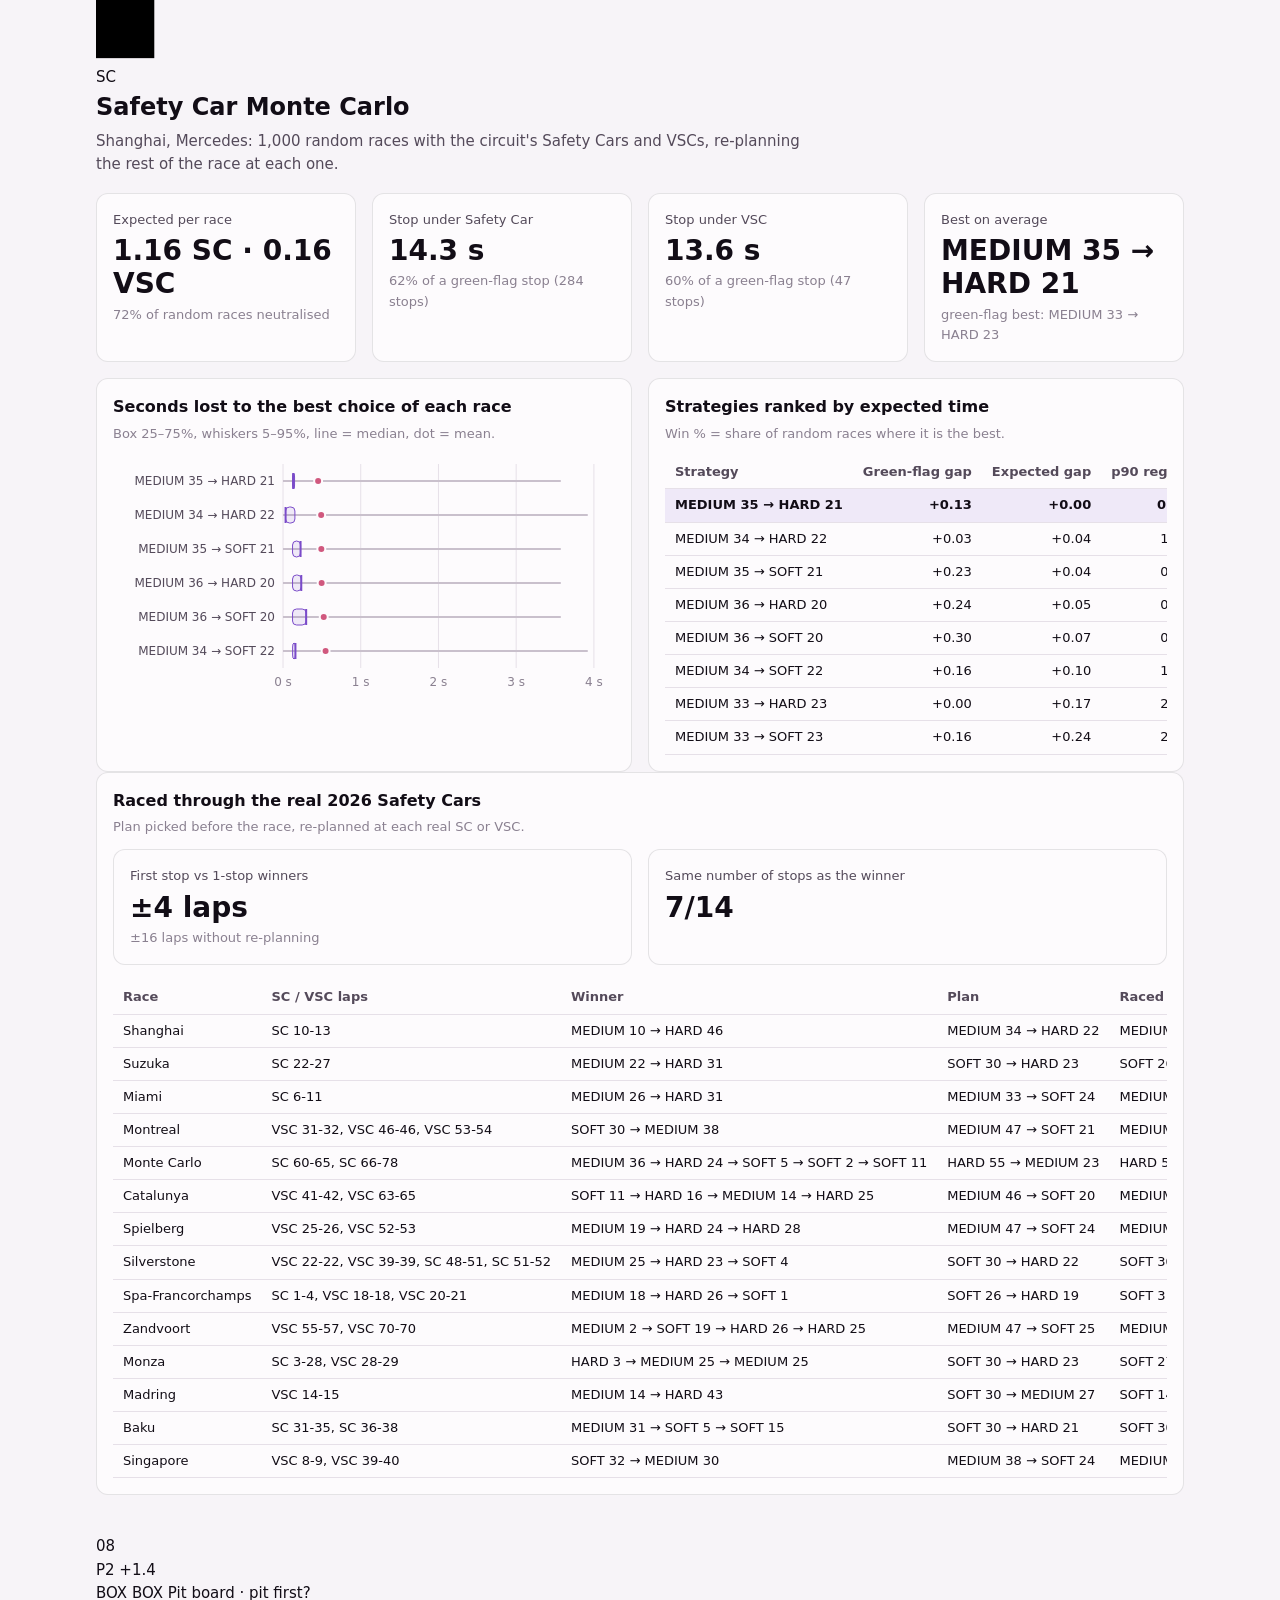
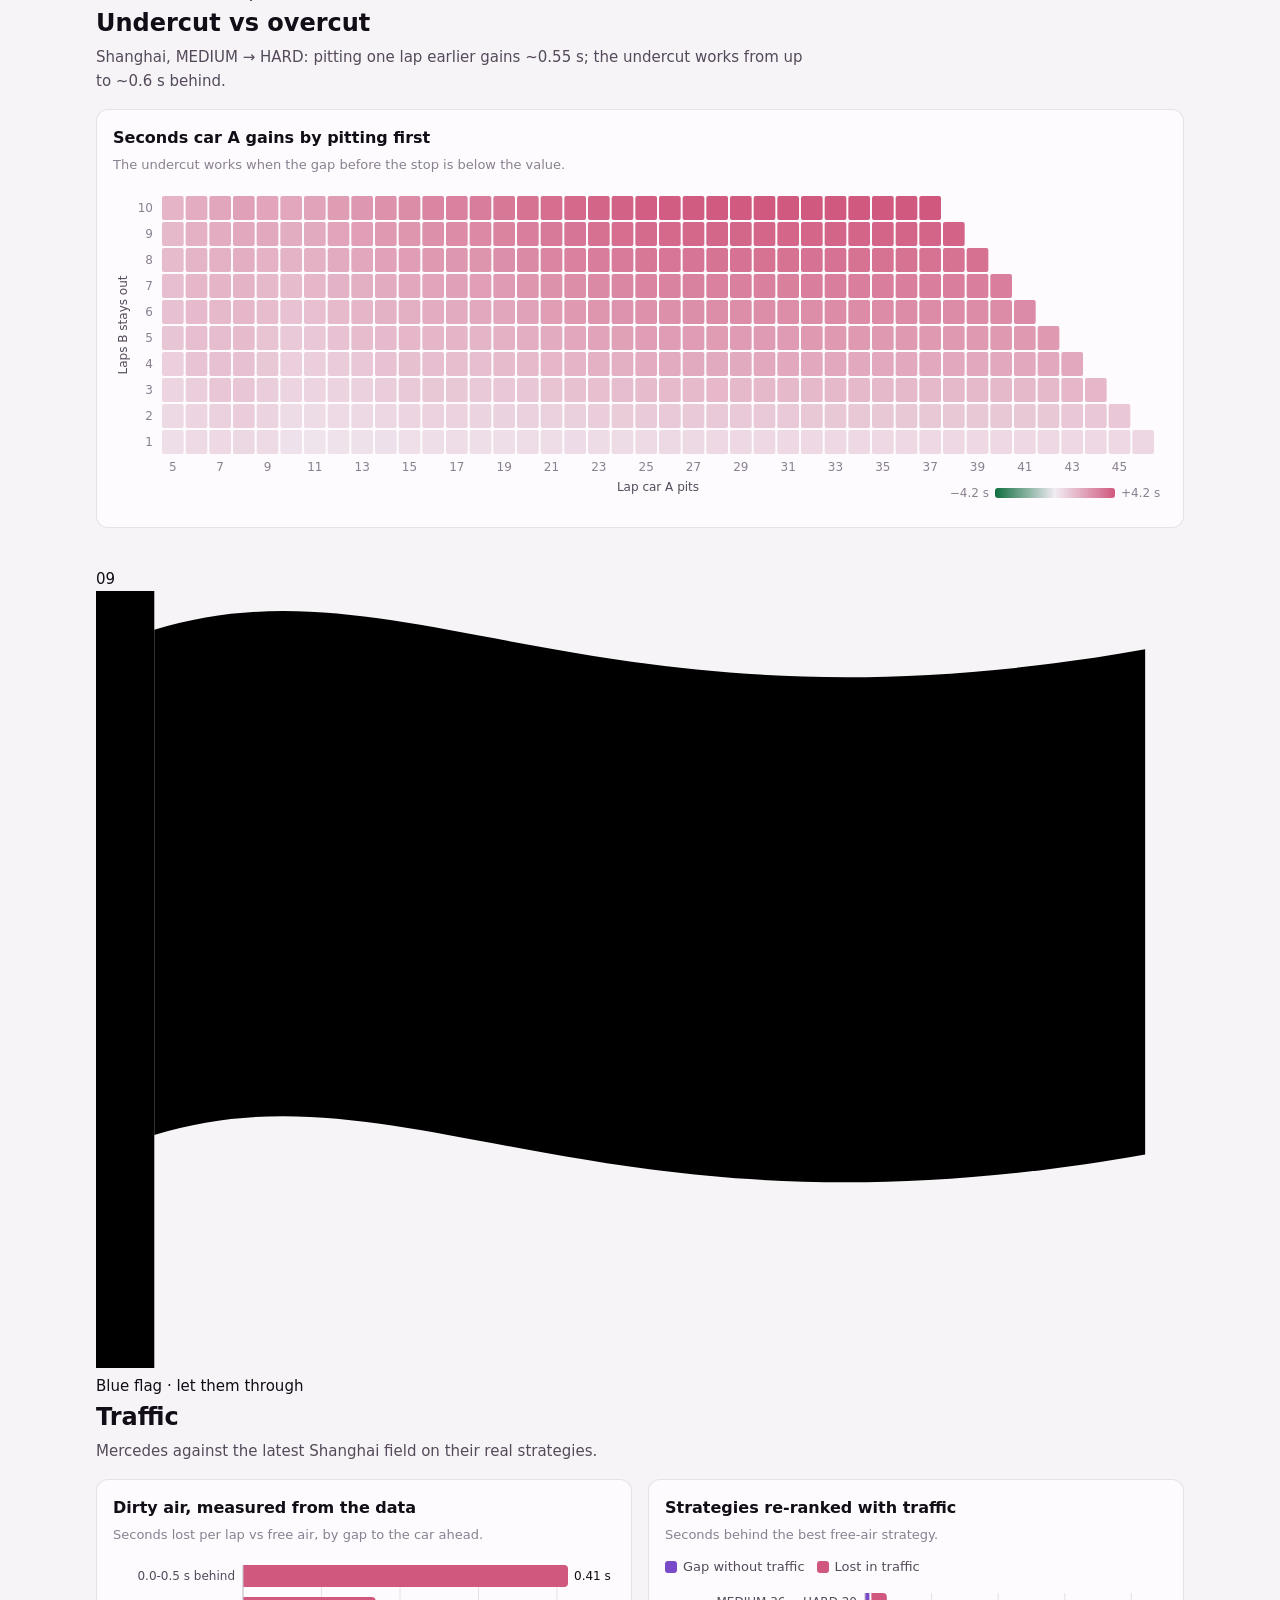
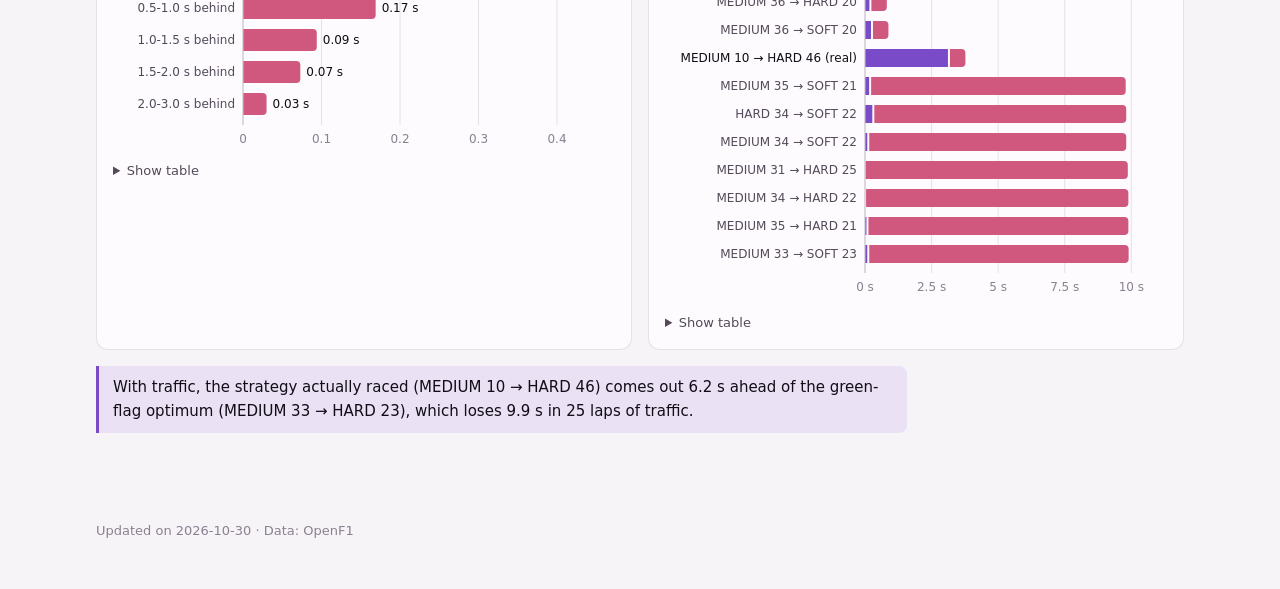
==== commit d8dc0cf7: "docs: leaner README with updated results, dark-mode preview, circuit experiment note" ====
--- a/web/index.html
+++ b/web/index.html
@@ -92,7 +92,7 @@
           <h3>Circuit features experiment</h3>
           <p class="sub">Same XGBoost, with and without circuit descriptors. Test MAE, s.</p>
           <div class="chart" id="circuit-chart"></div>
-          <p class="callout">Track length helps a little; circuit degradation from 2024–25 makes 2026 <strong>worse</strong>.</p>
+          <p class="callout">Track length makes no clear difference; circuit degradation from 2024–25 makes 2026 <strong>worse</strong>.</p>
           <div id="circuit-table"></div>
         </div>
       </div>
